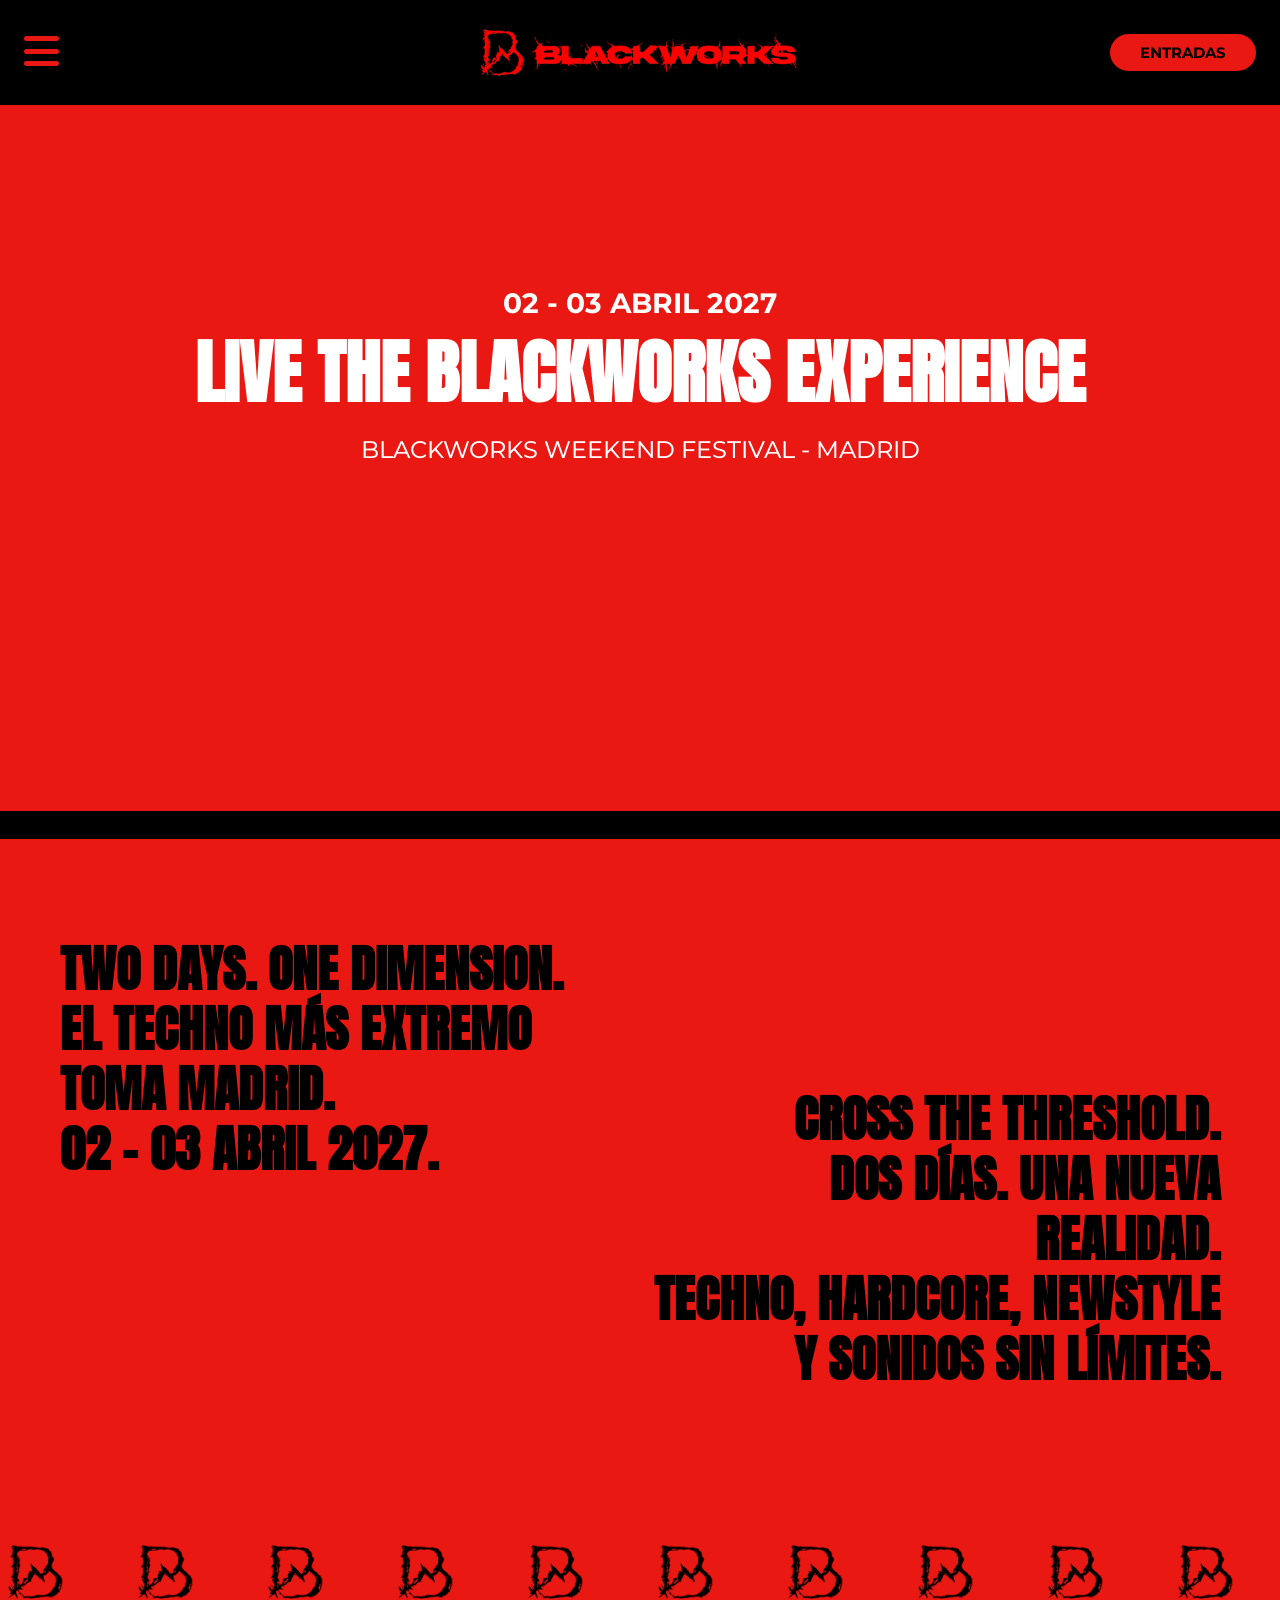
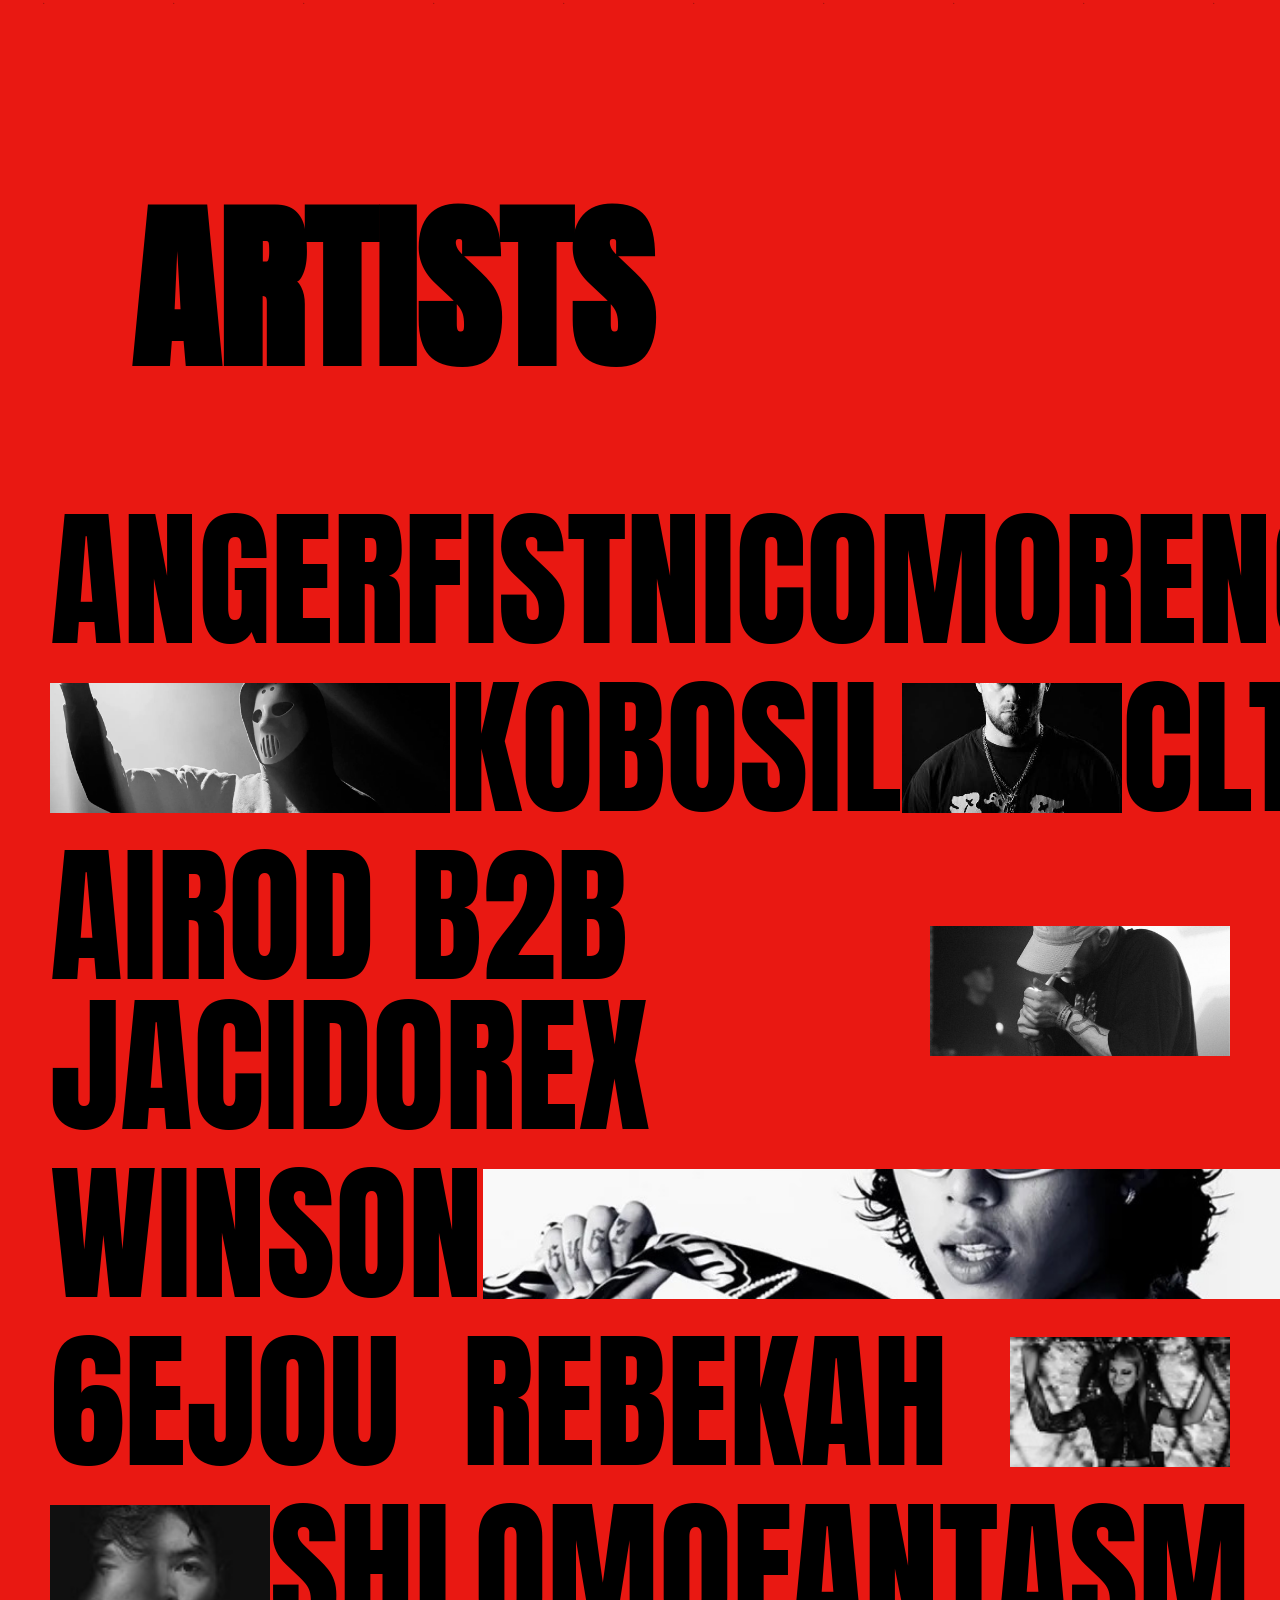
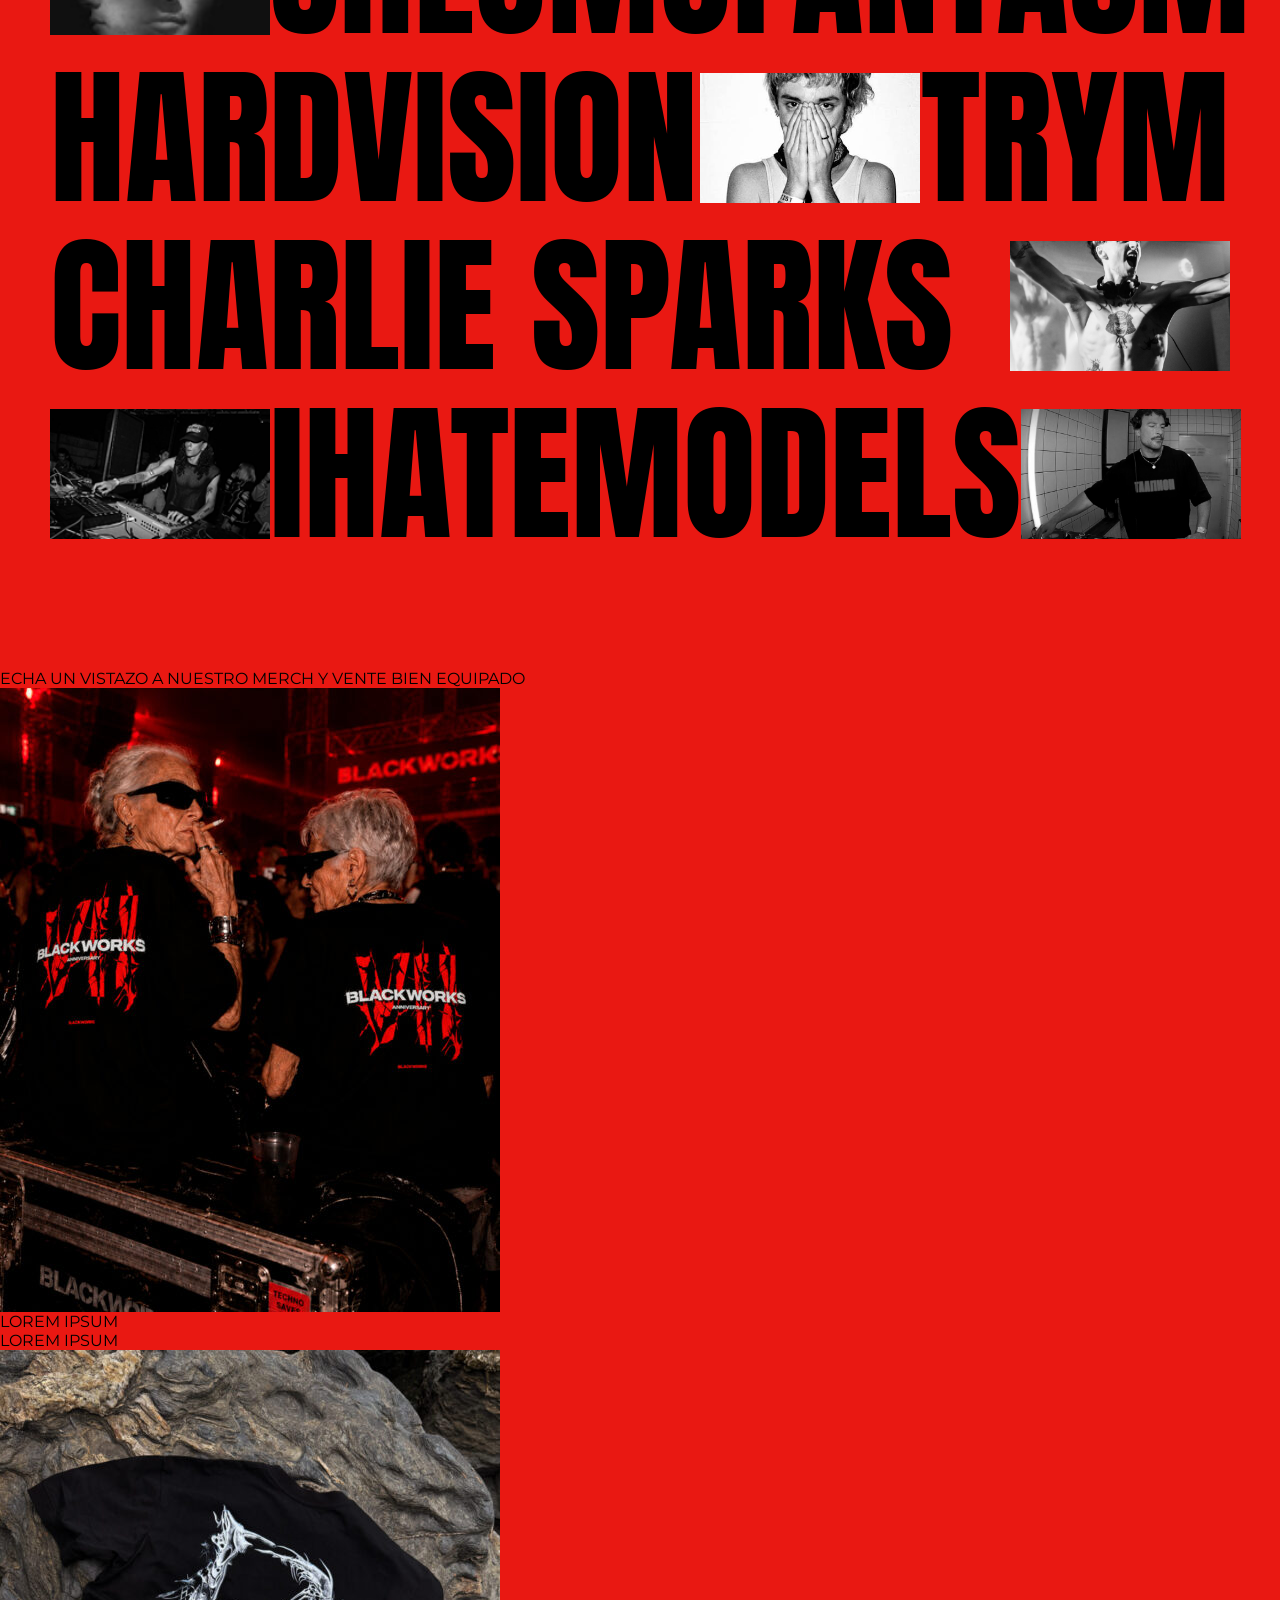
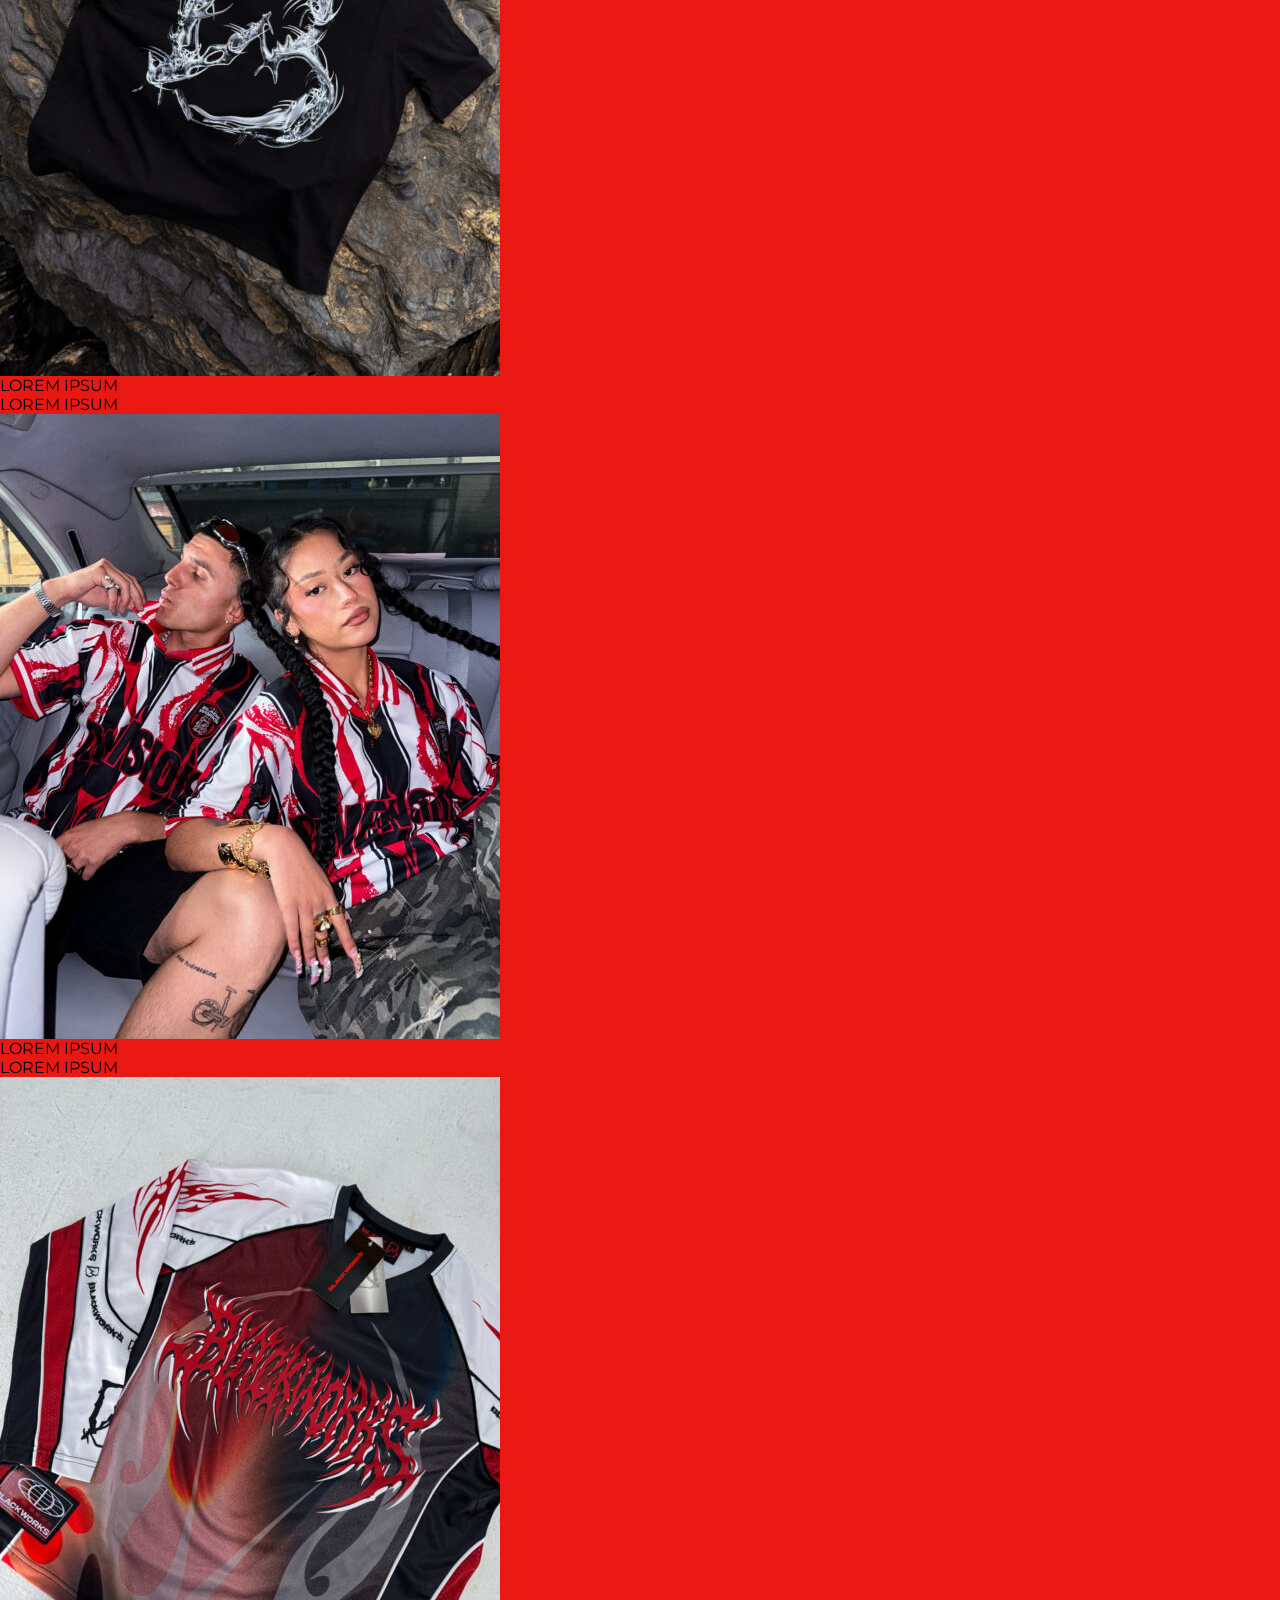
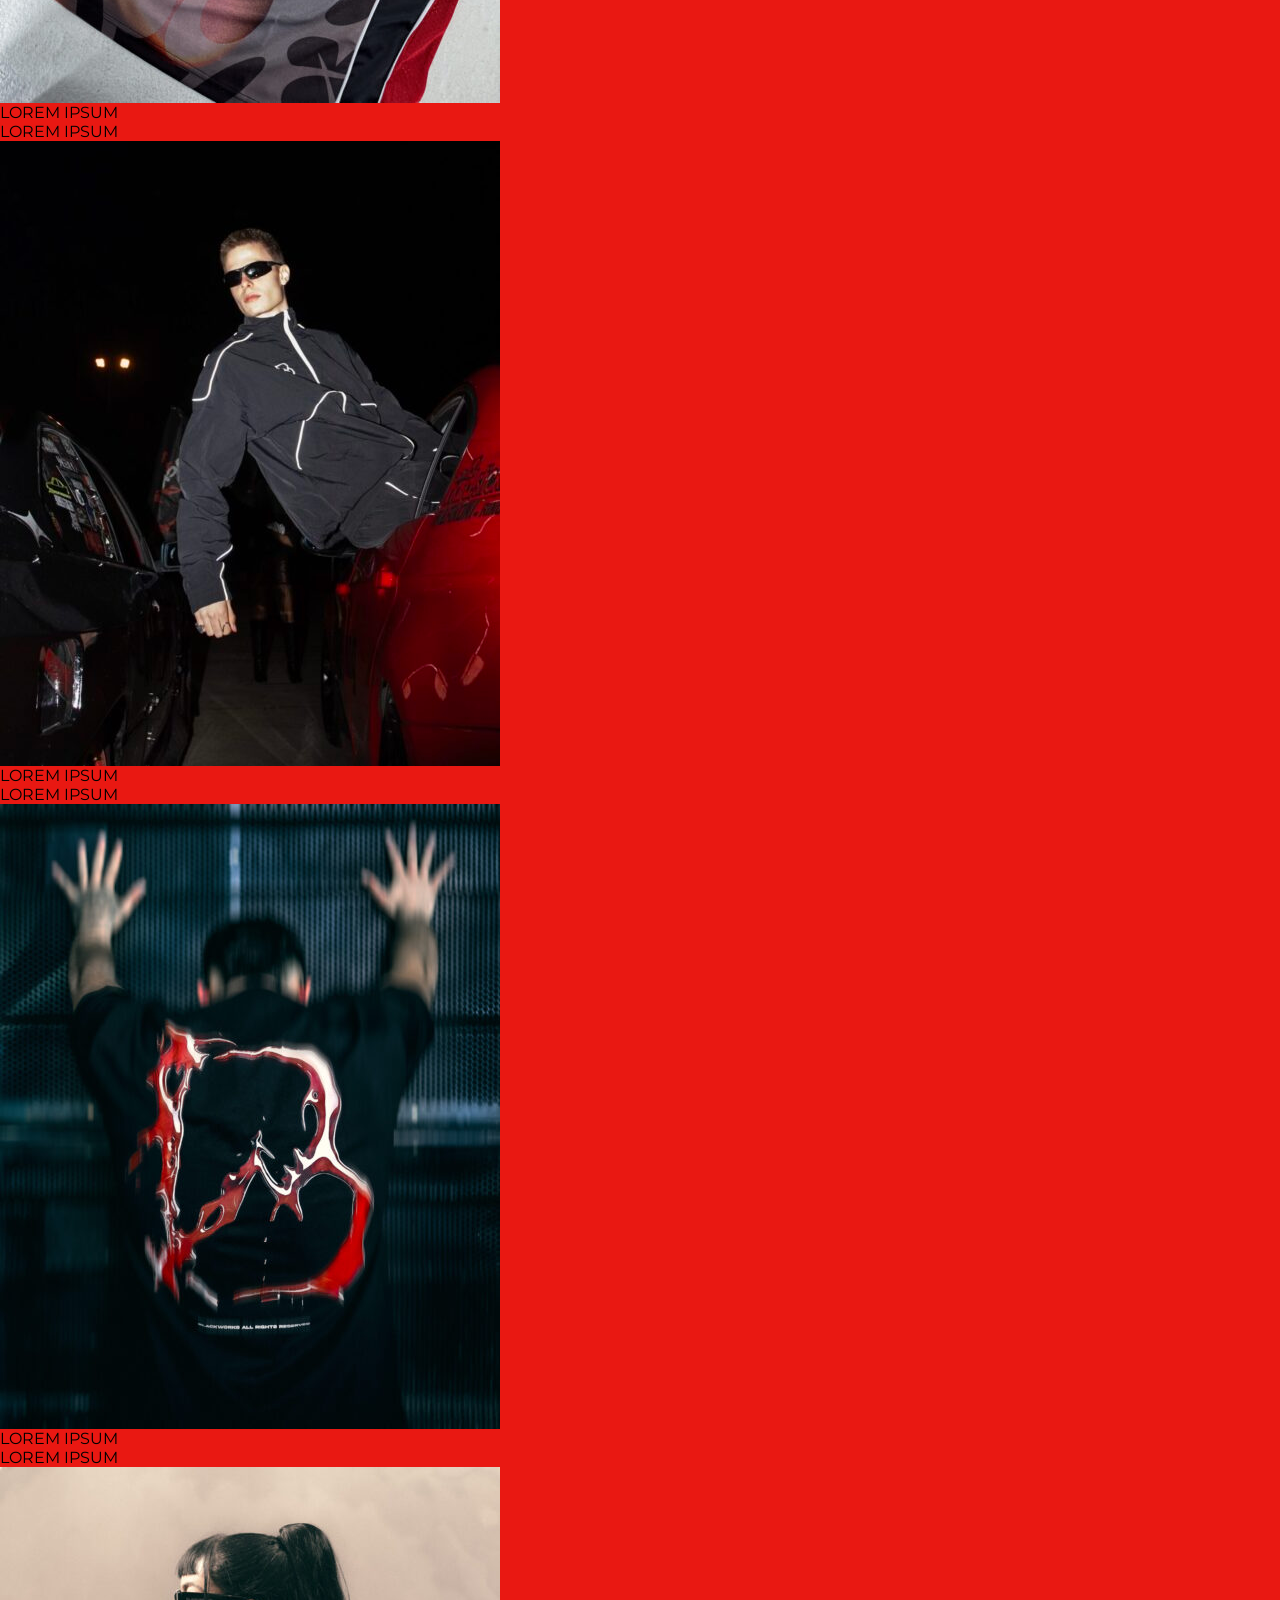
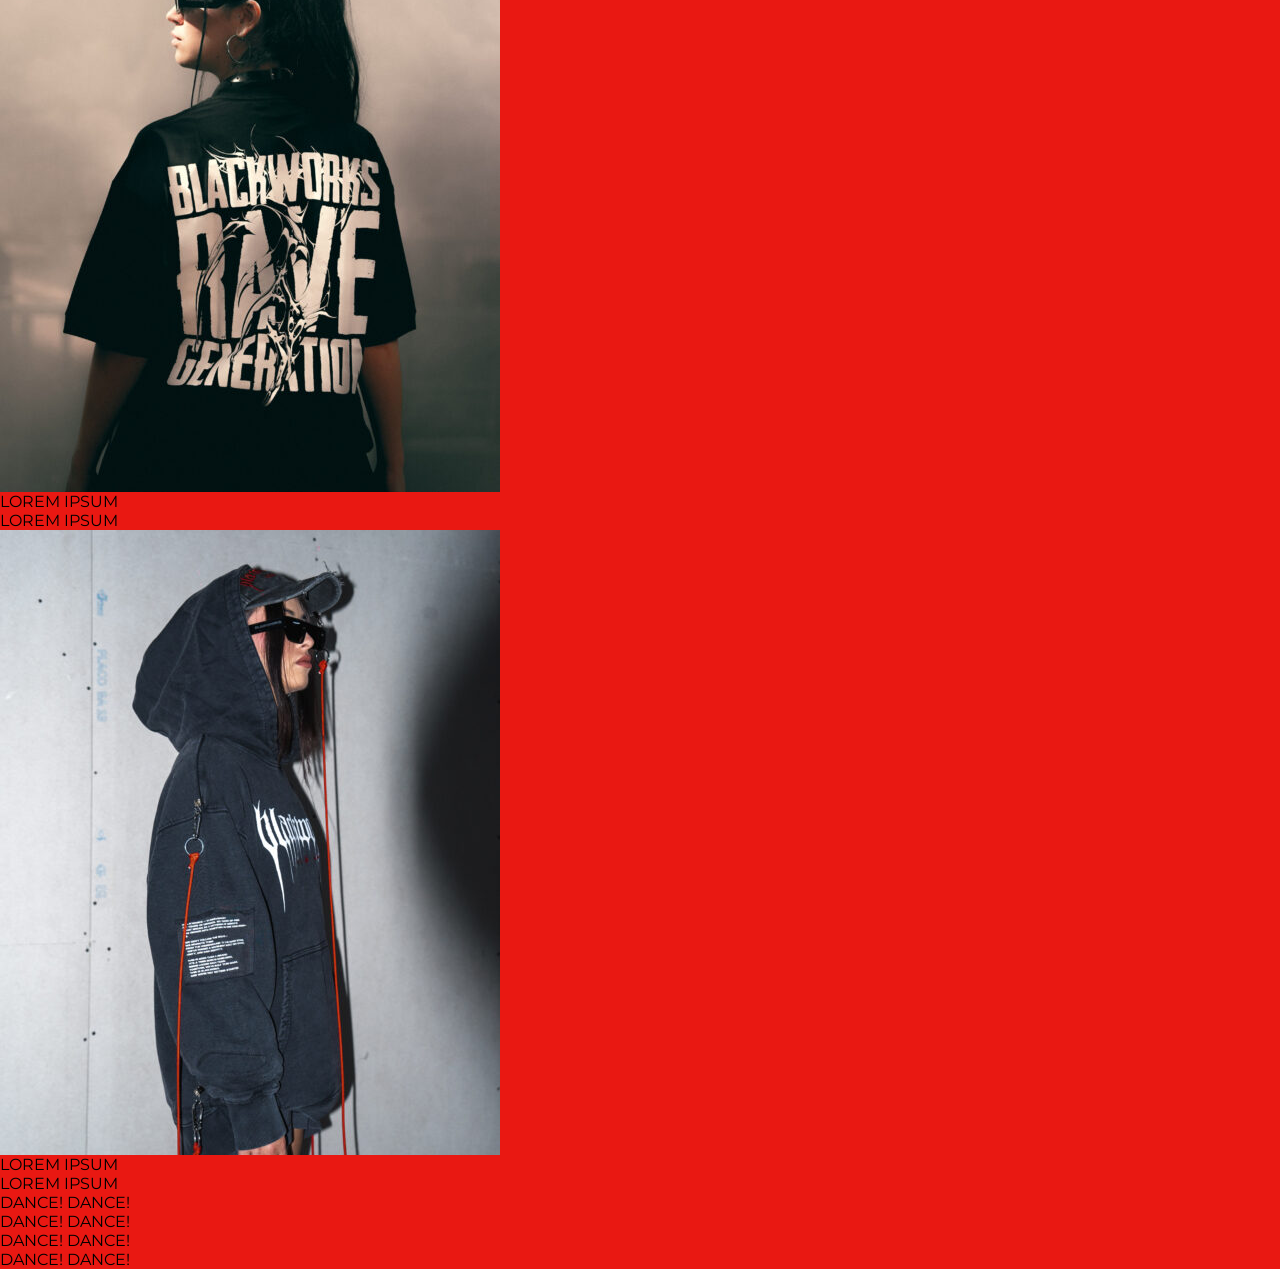
==== index.html @ a40e7673 "Merge branch 'main' into luz" ====
<!doctype html>
<html lang="es">
  <head>
    <meta charset="UTF-8" />
    <meta name="viewport" content="width=device-width, initial-scale=1.0" />

    <link rel="stylesheet" href="style.css" />

    <title>Blackworks Festival</title>

    <link rel="icon" type="image/png" href="img/favicon.png" />

    <link rel="preconnect" href="https://fonts.googleapis.com" />
    <link rel="preconnect" href="https://fonts.gstatic.com" crossorigin />

    <link
      href="https://fonts.googleapis.com/css2?family=Anton&family=Montserrat:ital,wght@0,100..900;1,100..900&display=swap"
      rel="stylesheet"
    />

    <link
      rel="stylesheet"
      href="https://cdnjs.cloudflare.com/ajax/libs/font-awesome/6.5.2/css/all.min.css"
    />
  </head>

  <body>
    <!-- nav -->

    <header class="navbar">
      <button class="menu">
        <i class="fa-solid fa-bars"></i>
      </button>

      <a href="index.html" class="logo">
        <img src="img/logoPrincipal.png" alt="Blackworks" />
      </a>

      <a href="tickets.html" class="entradas">ENTRADAS</a>
    </header>

    <!-- menuhamburguesa -->

    <div class="menuhamburguesa">
      <div class="menu-arriba">
        <button class="menu-cerrar">
          <i class="fa-regular fa-circle-xmark"></i>
        </button>

        <a href="index.html" class="menu-logo">
          <img src="img/logoPrincipal.png" alt="Blackworks" />
        </a>
      </div>

      <nav class="menuopciones">
        <a href="tickets.html">TICKETS</a>
        <a href="#merch">MERCHANDISE</a>
        <a href="https://blackworks.es/events/">MÁS EVENTOS</a>
        <a href="https://blackworks.es/about-us/">ABOUT</a>
      </nav>
    </div>

    <section class="home">
      <video autoplay muted loop playsinline>
        <source src="video/videohome.mp4" type="video/mp4" />
      </video>

      <div class="home-texto">
        <p>02 - 03 ABRIL 2027</p>

        <h1>LIVE THE BLACKWORKS EXPERIENCE</h1>

        <p>BLACKWORKS WEEKEND FESTIVAL - MADRID</p>
      </div>
    </section>

    <section class="ticketscarrusel">
  <div class="ticketscarrusel-texto">

    <div class="ticketscarrusel-grupo">
      <span>TICKETS</span>
      <span>TICKETS</span>
      <span>TICKETS</span>
      <span>TICKETS</span>
      <span>TICKETS</span>
      <span>TICKETS</span>
      <span>TICKETS</span>
      <span>TICKETS</span>
    </div>

    <div class="ticketscarrusel-grupo">
      <span>TICKETS</span>
      <span>TICKETS</span>
      <span>TICKETS</span>
      <span>TICKETS</span>
      <span>TICKETS</span>
      <span>TICKETS</span>
      <span>TICKETS</span>
      <span>TICKETS</span>
    </div>

  </div>
</section>

    <section class="info">
      <div class="info-texto">
        <p>
          TWO DAYS. ONE DIMENSION.<br />
          EL TECHNO MÁS EXTREMO TOMA MADRID.<br />
          02 - 03 ABRIL 2027.
        </p>
      </div>

      <div class="info-texto">
        <p>
          CROSS THE THRESHOLD.<br />
          DOS DÍAS. UNA NUEVA REALIDAD.<br />
          TECHNO, HARDCORE, NEWSTYLE Y SONIDOS SIN LÍMITES.
        </p>
      </div>
    </section>

    <section class="logo-carrusel">
      <div class="logo-tira">

  <div class="logo-grupo">
  <img src="img/logocarrusel.png" alt="B" />
  <img src="img/logocarrusel.png" alt="B" />
  <img src="img/logocarrusel.png" alt="B" />
  <img src="img/logocarrusel.png" alt="B" />
  <img src="img/logocarrusel.png" alt="B" />
  <img src="img/logocarrusel.png" alt="B" />
  <img src="img/logocarrusel.png" alt="B" />
  <img src="img/logocarrusel.png" alt="B" />
  <img src="img/logocarrusel.png" alt="B" />
  <img src="img/logocarrusel.png" alt="B" />
  <img src="img/logocarrusel.png" alt="B" />
  <img src="img/logocarrusel.png" alt="B" />
  <img src="img/logocarrusel.png" alt="B" />
  <img src="img/logocarrusel.png" alt="B" />
  <img src="img/logocarrusel.png" alt="B" />
  <img src="img/logocarrusel.png" alt="B" />
  <img src="img/logocarrusel.png" alt="B" />
  <img src="img/logocarrusel.png" alt="B" />
</div>

 <div class="logo-grupo">
  <img src="img/logocarrusel.png" alt="B" />
  <img src="img/logocarrusel.png" alt="B" />
  <img src="img/logocarrusel.png" alt="B" />
  <img src="img/logocarrusel.png" alt="B" />
  <img src="img/logocarrusel.png" alt="B" />
  <img src="img/logocarrusel.png" alt="B" />
  <img src="img/logocarrusel.png" alt="B" />
  <img src="img/logocarrusel.png" alt="B" />
  <img src="img/logocarrusel.png" alt="B" />
  <img src="img/logocarrusel.png" alt="B" />
  <img src="img/logocarrusel.png" alt="B" />
  <img src="img/logocarrusel.png" alt="B" />
  <img src="img/logocarrusel.png" alt="B" />
  <img src="img/logocarrusel.png" alt="B" />
  <img src="img/logocarrusel.png" alt="B" />
  <img src="img/logocarrusel.png" alt="B" />
  <img src="img/logocarrusel.png" alt="B" />
  <img src="img/logocarrusel.png" alt="B" />
</div>

</div>
    </section>


<!-- lineup -->
<section class="artistas">

  <h2>ARTISTS</h2>

  <div class="artistas-lineup">

    <div class="fila-artistas fila-1">
      <span>ANGERFIST</span>
      <span>NICOMORENO</span>
    </div>

    <div class="fila-artistas fila-2">
      <img src="img/angerfist.png" alt="Angerfist">
      <span>KOBOSIL</span>
      <img src="img/kobosil.jpg" alt="Kobosil">
      <span>CLTX</span>
    </div>

    <div class="fila-artistas fila-3">
      <span>AIROD B2B JACIDOREX</span>
      <img src="img/nicomoreno.jpg" alt="Nico Moreno">
    </div>

    <div class="fila-artistas fila-4">
      <span>WINSON</span>
      <img src="img/winson.jpg" alt="Winson">
    </div>

    <div class="fila-artistas fila-5">
      <span>6EJOU</span>
      <span>REBEKAH</span>
      <img src="img/rebekah.png" alt="Rebekah">
    </div>

    <div class="fila-artistas fila-6">
      <img src="img/charliesparks.png" alt="Charlie Sparks">
      <span>SHLOMO</span>
      <span>FANTASM</span>
    </div>

    <div class="fila-artistas fila-7">
      <span>HARDVISION</span>
      <img src="img/ihatemodels.jpg" alt="I Hate Models">
      <span>TRYM</span>
    </div>

    <div class="fila-artistas fila-8">
      <span>CHARLIE SPARKS</span>
      <img src="img/fantasm.jpg" alt="Fantasm">
    </div>

    <div class="fila-artistas fila-9">
      <img src="img/6ejou.png" alt="6EJOU">
      <span>IHATEMODELS</span>
      <img src="img/shlomo.png" alt="Shlomo">
    </div>

  </div>

</section>

    <!-- merch cada una card-->

    <section class="merch" id="merch">
      <p class="merch-titulo">
        ECHA UN VISTAZO A NUESTRO MERCH Y VENTE BIEN EQUIPADO
      </p>

      <div class="merch-lista">
        <div class="merch-card">
          <img src="img/MERCH1.jpg" alt="merch1" />

          <p class="merch-nombre">LOREM IPSUM</p>
          <p class="merch-precio">LOREM IPSUM</p>
        </div>

        <div class="merch-card">
          <img src="img/MERCH2.jpg" alt="merch2" />

          <p class="merch-nombre">LOREM IPSUM</p>
          <p class="merch-precio">LOREM IPSUM</p>
        </div>

        <div class="merch-card">
          <img src="img/MERCH3.jpg" alt="merch3" />

          <p class="merch-nombre">LOREM IPSUM</p>
          <p class="merch-precio">LOREM IPSUM</p>
        </div>

        <div class="merch-card">
          <img src="img/MERCH4.jpg" alt="merch4" />

          <p class="merch-nombre">LOREM IPSUM</p>
          <p class="merch-precio">LOREM IPSUM</p>
        </div>

        <div class="merch-card">
          <img src="img/MERCH5.jpg" alt="merch5" />

          <p class="merch-nombre">LOREM IPSUM</p>
          <p class="merch-precio">LOREM IPSUM</p>
        </div>

        <div class="merch-card">
          <img src="img/MERCH6.jpg" alt="merch6" />

          <p class="merch-nombre">LOREM IPSUM</p>
          <p class="merch-precio">LOREM IPSUM</p>
        </div>

        <div class="merch-card">
          <img src="img/MERCH7.jpg" alt="merch7" />

          <p class="merch-nombre">LOREM IPSUM</p>
          <p class="merch-precio">LOREM IPSUM</p>
        </div>

        <div class="merch-card">
          <img src="img/MERCH8.jpg" alt="merch8" />

          <p class="merch-nombre">LOREM IPSUM</p>
          <p class="merch-precio">LOREM IPSUM</p>
        </div>
      </div>
    </section>

    <section class="dance">
      <div class="dance-texto">
        <p>DANCE! DANCE!</p>
        <p>DANCE! DANCE!</p>
        <p>DANCE! DANCE!</p>
        <p>DANCE! DANCE!</p>
      </div>
    </section>

    <script src="javascript.js"></script>
  </body>
</html>
---- style.css ----
:root {
  --primary-color: #e91812;
  --secondary-color: #000;
  --ticketblue: #4a5476;
  --ticketred: #6b0300;
  --white: #fff;
  --primary-font: "Montserrat", sans-serif;
  --secundary-font: "Anton", sans-serif;
  --radio-boton: 30px; /* radio TODOS los botones */
  --padding-boton: 9px 30px; /* padding para TODOS los botones */
  --nav-height: 105px; /* altura de la barra de navegación */
}

* {
  margin: 0;
  padding: 0;
  box-sizing: border-box;
}

/* para q no haya scroll horizontal */
html,
body {
  max-width: 100%;
  overflow-x: hidden;
}

body {
  font-family: var(--primary-font);
  background-color: var(--primary-color);

  /* color: #000; */
}

/* los anclas no quedan tapadas por el menú fijo */
html {
  scroll-behavior: smooth;
  scroll-padding-top: calc(var(--nav-height) + 16px);
}

a {
  text-decoration: none;
  color: inherit;
}

/* botones */
ul {
  list-style: none;
}

img {
  display: block;
  max-width: 100%;
}

/* nav */

.navbar {
  height: var(--nav-height);
  background-color: var(--secondary-color);
  display: flex;
  align-items: center;
  justify-content: space-between;
  padding: 0 24px;
  position: fixed;
  top: 0;
  left: 0;
  width: 100%;
  z-index: 1000;
}

.menu {
  background: none;
  border: none;
  padding: 0;
  color: var(--primary-color);
  font-size: 40px;
  cursor: pointer;
}

.logo {
  position: absolute;
  left: 50%;
  transform: translateX(-50%);
}

.logo img {
  width: 320px;
}

.entradas {
  background-color: var(--primary-color);
  color: var(--secondary-color);
  font-weight: 700;
  font-size: 15px;
  padding: var(--padding-boton);
  border-radius: var(--radio-boton);
}

/* DESPLEGABLE BURGER */
.menuhamburguesa {
  position: fixed;
  top: 0;
  left: 0;
  width: 100%;
  height: 100vh;
  background-color: var(--secondary-color);
  z-index: 2000;
  display: none;
}

.menu-arriba {
  position: relative;
  height: var(--nav-height);
}

.menu-cerrar {
  position: absolute;
  left: 24px;
  top: 30px;
  background: none;
  border: none;
  padding: 0;
  color: var(--primary-color);
  font-size: 40px;
  cursor: pointer;
}

.menu-logo {
  position: absolute;
  left: 50%;
  top: 23px;
  transform: translateX(-50%);
}

.menu-logo img {
  width: 320px;
}

.menuopciones {
  display: flex;
  flex-direction: column;
  margin-left: 24px;
  margin-top: 20px;
}

.menuopciones a {
  font-family: var(--secundary-font);
  font-size: 70px;
  color: var(--primary-color);
  margin-bottom: 18px;
}

.menuopciones a:hover {
  color: var(--white);
  transition: 0.2s;
}

/* HOME */

.home {
  padding-top: var(--nav-height);
  position: relative;
}

.home video {
  width: 100%;
  height: 100%;
  object-fit: cover;
}

.home-texto {
  position: absolute;
  top: 50%;
  left: 50%;
  transform: translate(-50%, -50%);
  text-align: center;
  color: var(--white);
  width: 100%;
}

.home-texto p:first-child {
  font-size: 28px;
  font-weight: 700;
}

.home-texto h1 {
  font-family: var(--secundary-font);
  font-size: 70px;
  color: var(--white);
}

.home-texto p:last-child {
  font-size: 24px;
  font-weight: 450;
  margin-top: 10px;
}

/* CARRUSEL TICKETS */

.ticketscarrusel {
  background-color: var(--secondary-color);
  overflow: hidden;
  padding: 20px 0;
  position: absolute;
  bottom: 0;
  left: 0;
  width: 100%;
}

.ticketscarrusel-texto {
  display: flex;
  width: max-content;
  animation: moverTickets 15s linear infinite;
}

.ticketscarrusel-grupo {
  display: flex;
  gap: 60px;
  padding-right: 60px;
}

@keyframes moverTickets {
  from {
    transform: translateX(0);
  }

  to {
    transform: translateX(-50%);
  }
}
.ticketscarrusel-texto span {
  font-family: var(--primary-font);
  font-size: 40px;
  color: var(--primary-color);
  font-weight: 800;
  white-space: nowrap;
}

/* textos info*/

.info {
  background-color: var(--primary-color);
  position: relative;
  height: 700px;
  padding: 40px 60px;
  margin-top: 90px;
}

.info-texto {
  position: absolute;
  width: 45%;
}

.info-texto p {
  font-family: var(--secundary-font);
  font-size: 50px;
  font-weight: 700;
  line-height: 1.2;
}

.info-texto:first-child {
  top: 100px;
  left: 60px;
}

.info-texto:last-child {
  right: 60px;
  bottom: 150px;
  text-align: right;
}

/* carrusel logos */


.logo-tira {
  display: flex;
  width: max-content;
  animation: moverLogos 15s linear infinite;
}

.logo-grupo {
  display: flex;
  gap: 60px;
  margin-right: 60px;
}

@keyframes moverLogos {
  from {
    transform: translateX(0);
  }

  to {
    transform: translateX(-50%);
  }
}

.logo-tira img {
  width: 70px;
  flex-shrink: 0;
}

/* ARTISTAS */

.artistas {
  padding: 70px 50px 120px;
  min-height: 1400px;
}

.artistas h2 {
  font-family: var(--secundary-font);
  font-size: 180px;
  margin-top: 80px;
  margin-bottom: 80px;
  margin-left: 80px;
}

.artistas-lineup {
  display: flex;
  flex-direction: column;
  gap: 18px;
}

.fila-artistas {
  display: flex;
  align-items: center;
  font-family: var(--secundary-font);
  font-size: 150px;
  line-height: 1;
 justify-content: space-between;
}



.fila-artistas img {
  width: 220px;
  height: 130px;
  object-fit: cover;
  flex-shrink: 0;
}

.fila-2 img:first-of-type {
  width: 400px;
}

.fila-3 img {
  width: 300px;
}

.fila-4 img {
  width: 1050px;
}

<<<<<<< HEAD
.artista-nombre:nth-child(1) {
  top: 0;
  left: 0;
=======

.fila-8 img {
  width: 550px;
  object-position: center 25%;
>>>>>>> 1ad94f80a39587b959ba32d6d41f25abba5720e3
}

.fila-9 img:first-of-type {
  width: 400px;
}

<<<<<<< HEAD
.artista-imagen:nth-child(3) {
  top: 65px;
  left: 0;
  width: 460px;
  height: 65px;
}

.artista-nombre:nth-child(4) {
  top: 65px;
  left: 22%;
}

.artista-imagen:nth-child(5) {
  top: 65px;
  left: 62%;
  width: 310px;
  height: 65px;
}

.artista-nombre:nth-child(6) {
  top: 65px;
  left: 76%;
}

.artista-nombre:nth-child(7) {
  top: 130px;
  left: 0;
}

.artista-imagen:nth-child(8) {
  top: 130px;
  right: 0;
  width: 310px;
  height: 65px;
}

.artista-nombre:nth-child(9) {
  top: 195px;
  left: 0;
}

.artista-imagen:nth-child(10) {
  top: 195px;
  left: 38%;
  width: 260px;
  height: 45px;
}

.artista-nombre:nth-child(11) {
  top: 260px;
  left: 0;
}

.artista-nombre:nth-child(12) {
  top: 260px;
  left: 36%;
}

.artista-nombre:nth-child(13) {
  top: 260px;
  right: 0;
}

.artista-nombre:nth-child(14) {
  top: 320px;
  left: 0;
}

.artista-nombre:nth-child(15) {
  top: 320px;
  left: 38%;
}

.artista-imagen:nth-child(16) {
  top: 320px;
  right: 0;
  width: 310px;
  height: 170px;
}

.artista-imagen:nth-child(17) {
  top: 380px;
  left: 0;
  width: 115px;
  height: 115px;
}

.artista-nombre:nth-child(18) {
  top: 385px;
  left: 27%;
}

.artista-nombre:nth-child(19) {
  top: 450px;
  right: 0;
}

.artista-nombre:nth-child(20) {
  top: 510px;
  left: 0;
}

.artista-imagen:nth-child(21) {
  top: 505px;
  right: 0;
  width: 310px;
  height: 170px;
}

.artista-nombre:nth-child(22) {
  top: 575px;
  left: 0;
}
=======





































>>>>>>> 1ad94f80a39587b959ba32d6d41f25abba5720e3

/* LUZZZZZZ NOOO PUEDOOO MASSSSS JAKKKKSSSSSS */
/* ANIMO LEONAAAAAAAAAAAAAAAAAAAA */
/* pagina de tickets.................................................... */
/* * botones */
/* .btn-add {
  position: relative;
} */

.btn-add,
.descargapdf {
  border: 0;
  border-radius: var(--radio-boton);
  padding: var(--padding-boton);
  font-family: var(--primary-font);
  font-weight: 800;
  text-transform: uppercase;
  cursor: pointer;
}

.btn-vip {
  background-color: var(--primary-color);
  color: var(--secondary-color);
}

.btn-vip:hover {
  background-color: var(--white);
  transition: 0.3s;
}

.btn-general {
  background-color: var(--primary-color);
  color: var(--white);
}

.btn-general:hover {
  background-color: var(--secondary-color);
  transition: 0.3s;
}

.btn-undia {
  background-color: var(--secondary-color);
  color: var(--primary-color);
}

.btn-undia:hover {
  background-color: var(--white);
  transition: 0.3s;
}

.btn-bonocopas {
  background-color: var(--white);
  color: var(--primary-color);
}

.btn-bonocopas:hover {
  background-color: var(--secondary-color);
  transition: 0.3s;
}

/* nav de guia de pasos en la compra  */
.steps {
  display: flex;
  justify-content: space-between;
  gap: 12px;
  padding: calc(var(--nav-height) + 24px) 50px 24px;
  /* position: sticky; */
}

.step {
  flex: 1;
  text-align: center;
  padding: 10px 14px;
  border: 2px solid var(--secondary-color);
  border-radius: var(--radio-boton);
  background: var(--secondary-color);
  color: #fff;
  font-weight: 500;
  font-size: 0.8rem;
  text-transform: uppercase;
  white-space: nowrap;
}

/* paso actual: contorno negro y fondo rojo */
.step.is-active {
  background: transparent;
  color: var(--secondary-color);
}

/* tipos de entradas */
.cajas {
  height: 900px;
  padding: 1px 25px 24px; /* arriba, lados, abajo */
  margin-top: 5px;
}

.container {
  max-width: 100vh;
  margin: 0 auto;
  margin-left: 40px;
}

.tickets {
  list-style: none;
  display: grid;
  gap: 50px; /* espacio entre cada ticket */
}

.ticket,
.ticket-dia,
.ticket-bonocopas,
.ticket-general {
  display: flex;
  gap: 14px;
  min-height: 100px;
  color: var(--ticket-color);
}

.ticket.vip {
  --ticket-bg: var(--secondary-color);
  --ticket-color: #fff;
  /* --btn-bg: var(--primary-color);
  --btn-color: #fff; */
}
.ticket-general {
  --ticket-bg: var(--white);
  --ticket-color: var(--secondary-color); /* texto negro */
}

.ticket-dia {
  --ticket-bg: var(--ticketred);
  --ticket-color: #fff;
  /* --btn-bg: var(--secondary-color);
  --btn-color: var(--primary-color); */
}

.ticket-bonocopas {
  --ticket-bg: var(--ticketblue);
  --ticket-color: #fff;
  /* --btn-bg: #fff;
  --btn-color: var(--primary-color); */
}

.ticket-main {
  position: relative;
  flex: 1;
  display: grid;
  grid-template-columns: 1fr auto;
  align-items: center;
  column-gap: 12px;
  row-gap: 8px;
  padding: 16px 24px;
  background: var(--ticket-bg);
  width: 1140px;
  height: 150px;
  /* border-radius: 20px; */
}

.ticket-stub {
  position: relative;
  flex: 0 0 150px; /* define el ancho */
  display: flex;
  align-items: center;
  justify-content: center;
  padding: 12px;
  background: var(--ticket-bg);
}

.ticket,
.ticket-dia,
.ticket-bonocopas,
.ticket-general {
  transition: transform 0.25s ease;
}

.ticket:hover,
.ticket-dia:hover,
.ticket-bonocopas:hover,
.ticket-general:hover {
  transform: scale(1.03);
}
.ticket-vip-stub {
  --ticket-bg: var(--secondary-color);
  --ticket-color: #fff;
}

.ticket-general-stub {
  --ticket-bg: var(--white);
  --ticket-color: var(--secondary-color);
}

.ticket-undia-stub {
  --ticket-bg: var(--ticketred);
  --ticket-color: #fff;
}

.ticket-bonocopas-stub {
  --ticket-bg: var(--ticketblue);
  --ticket-color: #fff;
}

/* bordes */

.ticket-main::before,
.ticket-main::after,
.ticket-stub::before,
.ticket-stub::after {
  content: "";
  position: absolute;
  top: 0;
  bottom: 0;
  width: 10px;
  pointer-events: none;
  background: radial-gradient(
      circle at 0 50%,
      var(--primary-color) 4px,
      transparent 4.5px
    )
    0 0 / 10px 14px repeat-y;
}

.ticket-main::before,
.ticket-stub::before {
  left: 0;
}

.ticket-main::after,
.ticket-stub::after {
  right: 0;
  transform: scaleX(-1);
}
/* botones de paso de compra  */
body.fase-2 .step,
body.fase-3 .step {
  background: #000;
  border-color: #000;
  color: var(--ticketred, #e8130c);
  border-radius: 999px;
}

body.fase-2 .step.is-active,
body.fase-3 .step.is-active {
  background: var(--ticketred, #e8130c);
  border-color: var(--ticketred, #e8130c);
  color: #000;
}
body.fase-3 {
  padding-bottom: 0; /* sin barra Atrás/Siguiente */
}

body.fase-3 .steps {
  position: absolute;
  top: calc(var(--nav-height) + 16px);
  left: 0;
  right: 0;
  z-index: 5;
  max-width: none;
  margin: 0;
  padding: 0 24px;
}

/* formulario */
#fase1 {
  background-color: var(--white);
  padding: 24px;
  margin-top: 20px;
  height: 100vh;
}
#fase1 .formulario {
  display: grid;
  gap: 16px;
  width: 100%;
  max-width: 320px;
  margin: 80px auto 0;
}

#fase1 input {
  width: 100%;
  height: 42px;
  padding: 0 14px;
  border: 1px solid #000;
  border-radius: 8px;
  background: #fff;
  color: #000;
  font-family: var(--primary-font);
  font-size: 0.75rem;
}

#fase1 .cantidad {
  display: flex;
  align-items: center;
  justify-content: space-between;
  height: 42px;
  padding: 0 14px;
  border: 1px solid #000;
  border-radius: 8px;
  background: #fff;
  color: #000;
  font-family: var(--primary-font);
  font-size: 0.75rem;
}

#fase1 .controles {
  display: flex;
  align-items: center;
  gap: 14px;
}

#fase1 .controles button {
  border: 0;
  background: none;
  font-family: var(--primary-font);
  font-size: 1.2rem;
  line-height: 1;
  cursor: pointer;
  padding: 4px 6px;
}

#fase1 #contador {
  min-width: 1.5ch;
  text-align: center;
  font-weight: 800;
}

#fase1 .total {
  font-size: 0.8rem;
  font-weight: 800;
}

#fase1 input:focus-visible,
#fase1 .controles button:focus-visible {
  outline: 3px solid var(--ticketred, #e8130c);
  outline-offset: 2px;
}

/* compra realizada */
#fase2 {
  background-color: var(--ticketblue);
  padding: 24px;
  margin-top: 20px;
  min-height: calc(100vh - var(--nav-height));
  min-height: calc(
    100dvh - var(--nav-height)
  ); /* para q en movil omita el nav */
}

/* ---------- TARJETA ---------- */
#fase2 .tarjeta {
  display: grid;
  grid-template-columns: 1fr auto;
  grid-template-areas:
    "imagen imagen"
    "gracias codigo"
    "texto   codigo";
  column-gap: 40px;
  background: var(--ticketblue, #4b5a85);
  color: #000;
  width: 100%;
  height: 100vh;
}

/* ---------- IMAGEN ---------- */
#fase2 .imagenfinal {
  grid-area: imagen;
  height: 50%;
}

#fase2 .imagenfinal img {
  display: block;
  width: 100%;
  height: auto;
}

/* ---------- TEXTO ---------- */
#fase2 .gracias {
  grid-area: gracias;
  align-self: end;
  padding: 40px 0 0 56px;
}

#fase2 .gracias h1 {
  font-size: 2rem;
  font-weight: 800;
  text-transform: uppercase;
  line-height: 1.1;
  margin-bottom: 12px;
}

#fase2 .gracias p {
  max-width: 600px;
  font-size: 0.95rem;
  font-weight: 700;
  line-height: 1.4;
}

#fase2 .textofinal {
  grid-area: texto;
  padding: 16px 0 40px 56px;
  font-size: 0.85rem;
  font-weight: 600;
  line-height: 1.5;
}

#fase2 .textofinal h3 {
  font-size: 1rem;
  font-weight: 800;
  text-transform: uppercase;
}

/* ---------- QR + DESCARGAR ---------- */
#fase2 .codigo {
  grid-area: codigo;
  align-self: center;
  display: flex;
  flex-direction: column;
  align-items: center;
  gap: 8px;
  padding: 40px 56px 40px 0;
}

#fase2 .codigo img {
  width: 140px;
  height: auto;
  background: #fff;
}

/* .descargapdf ya hereda el estilo de botón compartido;
   aquí lo dejo como enlace de texto blanco, como en el diseño */
#fase2 .descargapdf {
  background: transparent;
  color: #fff;
  padding: 4px 0;
  font-size: 0.7rem;
}

#fase2 .descargapdf:hover {
  text-decoration: underline;
}

#fase2 .descargapdf:focus-visible {
  outline: 3px solid #fff;
  outline-offset: 2px;
}
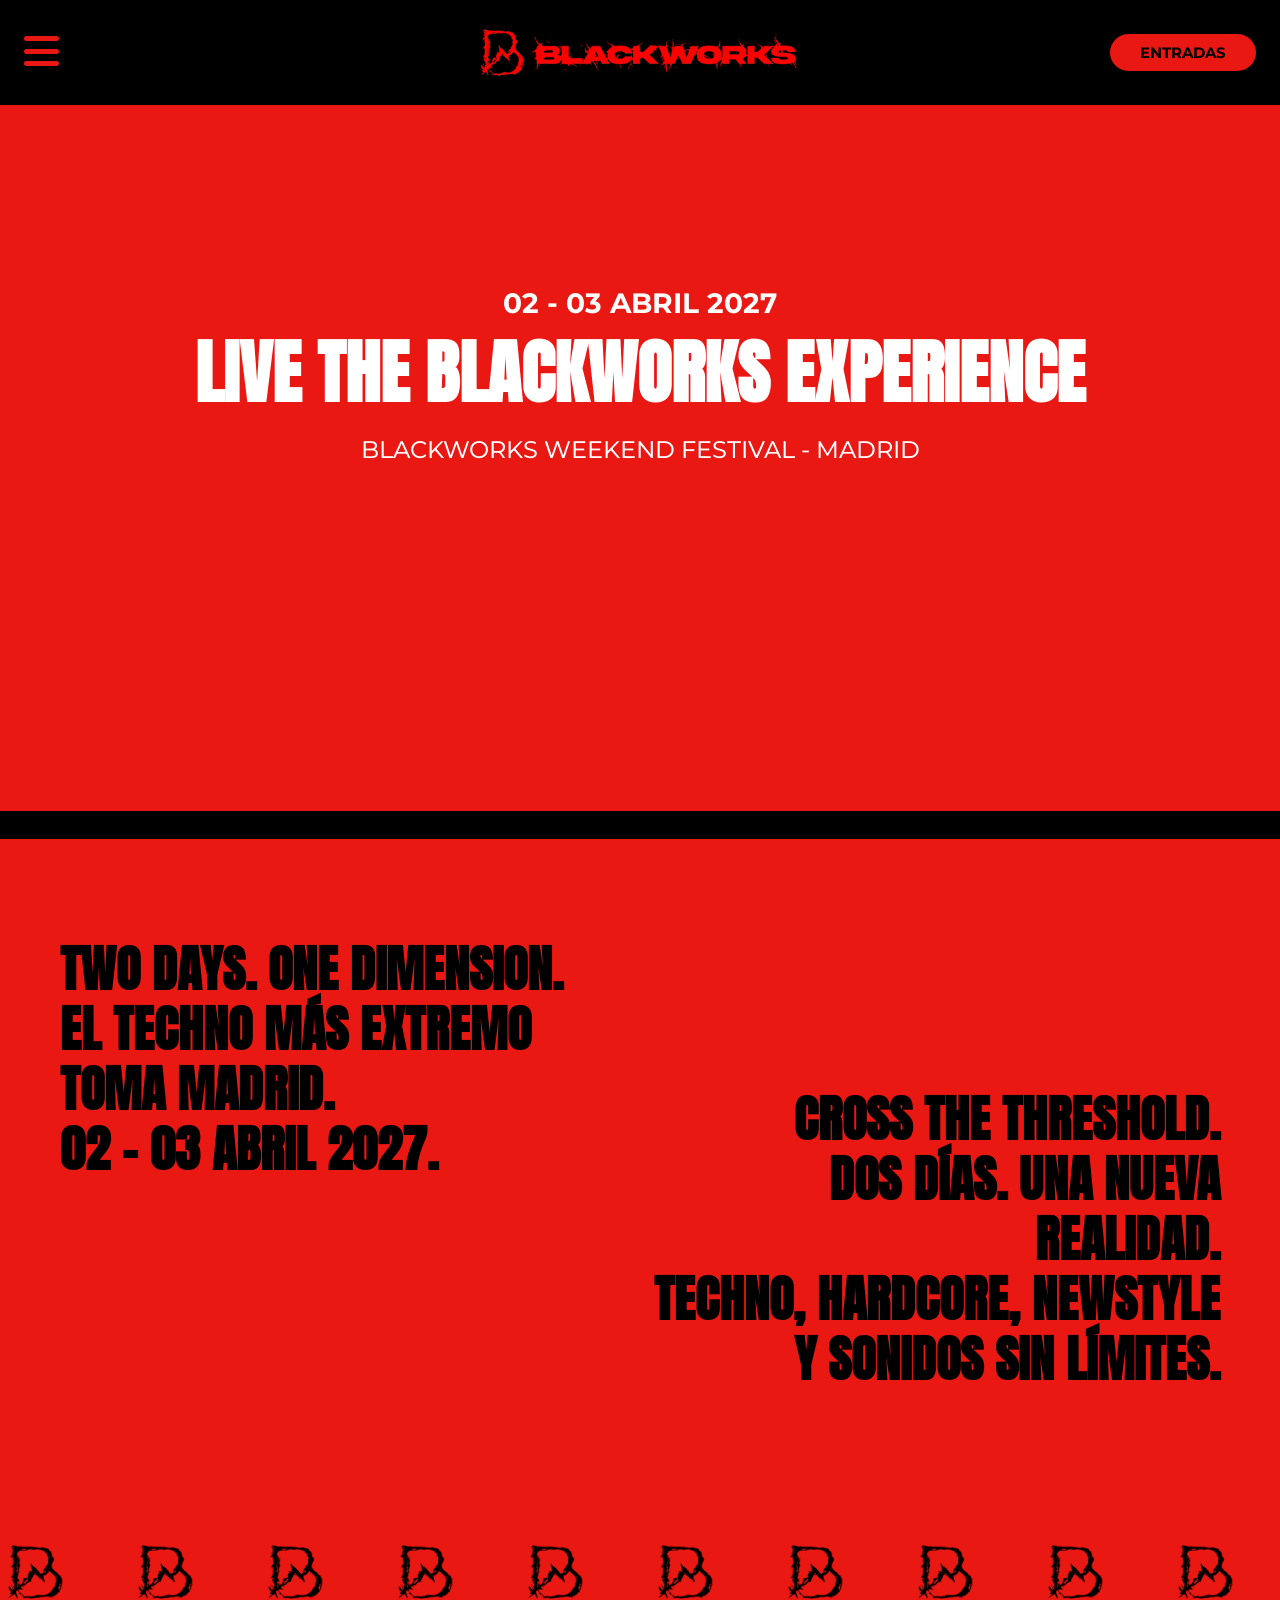
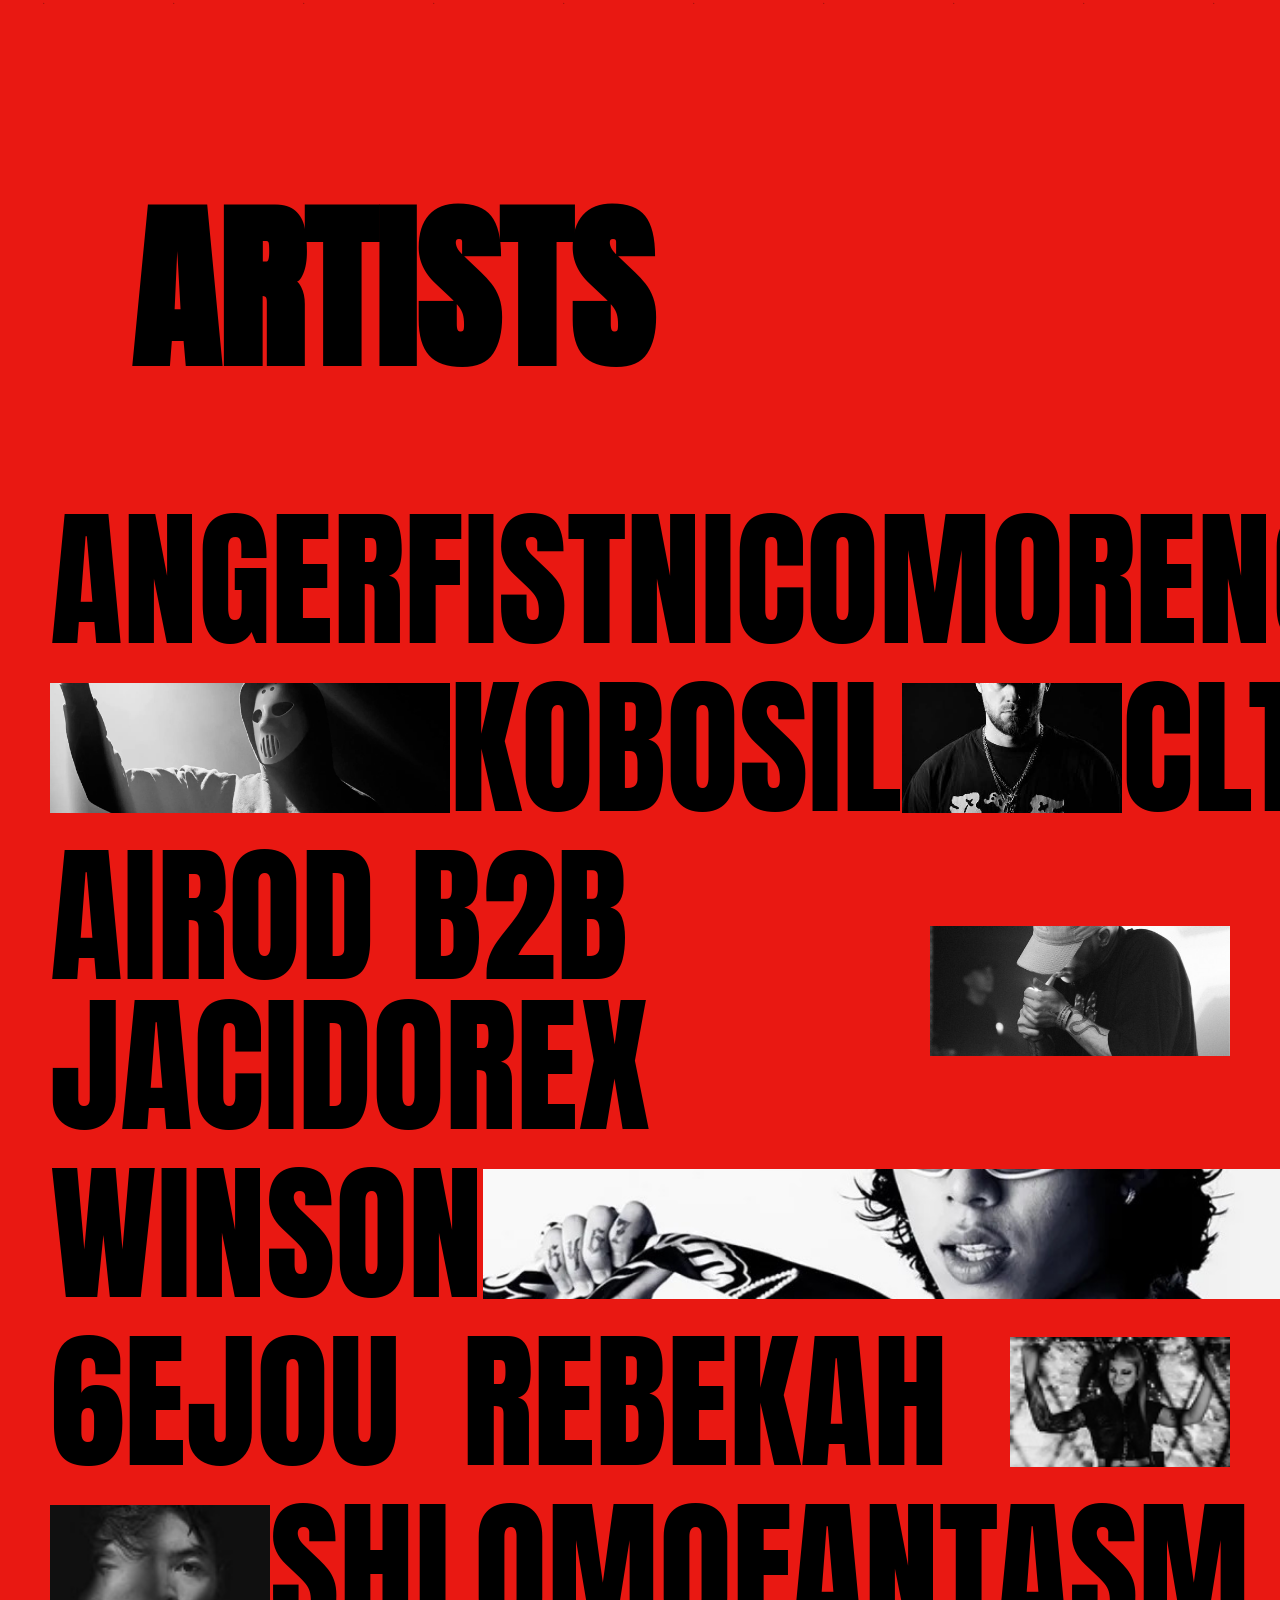
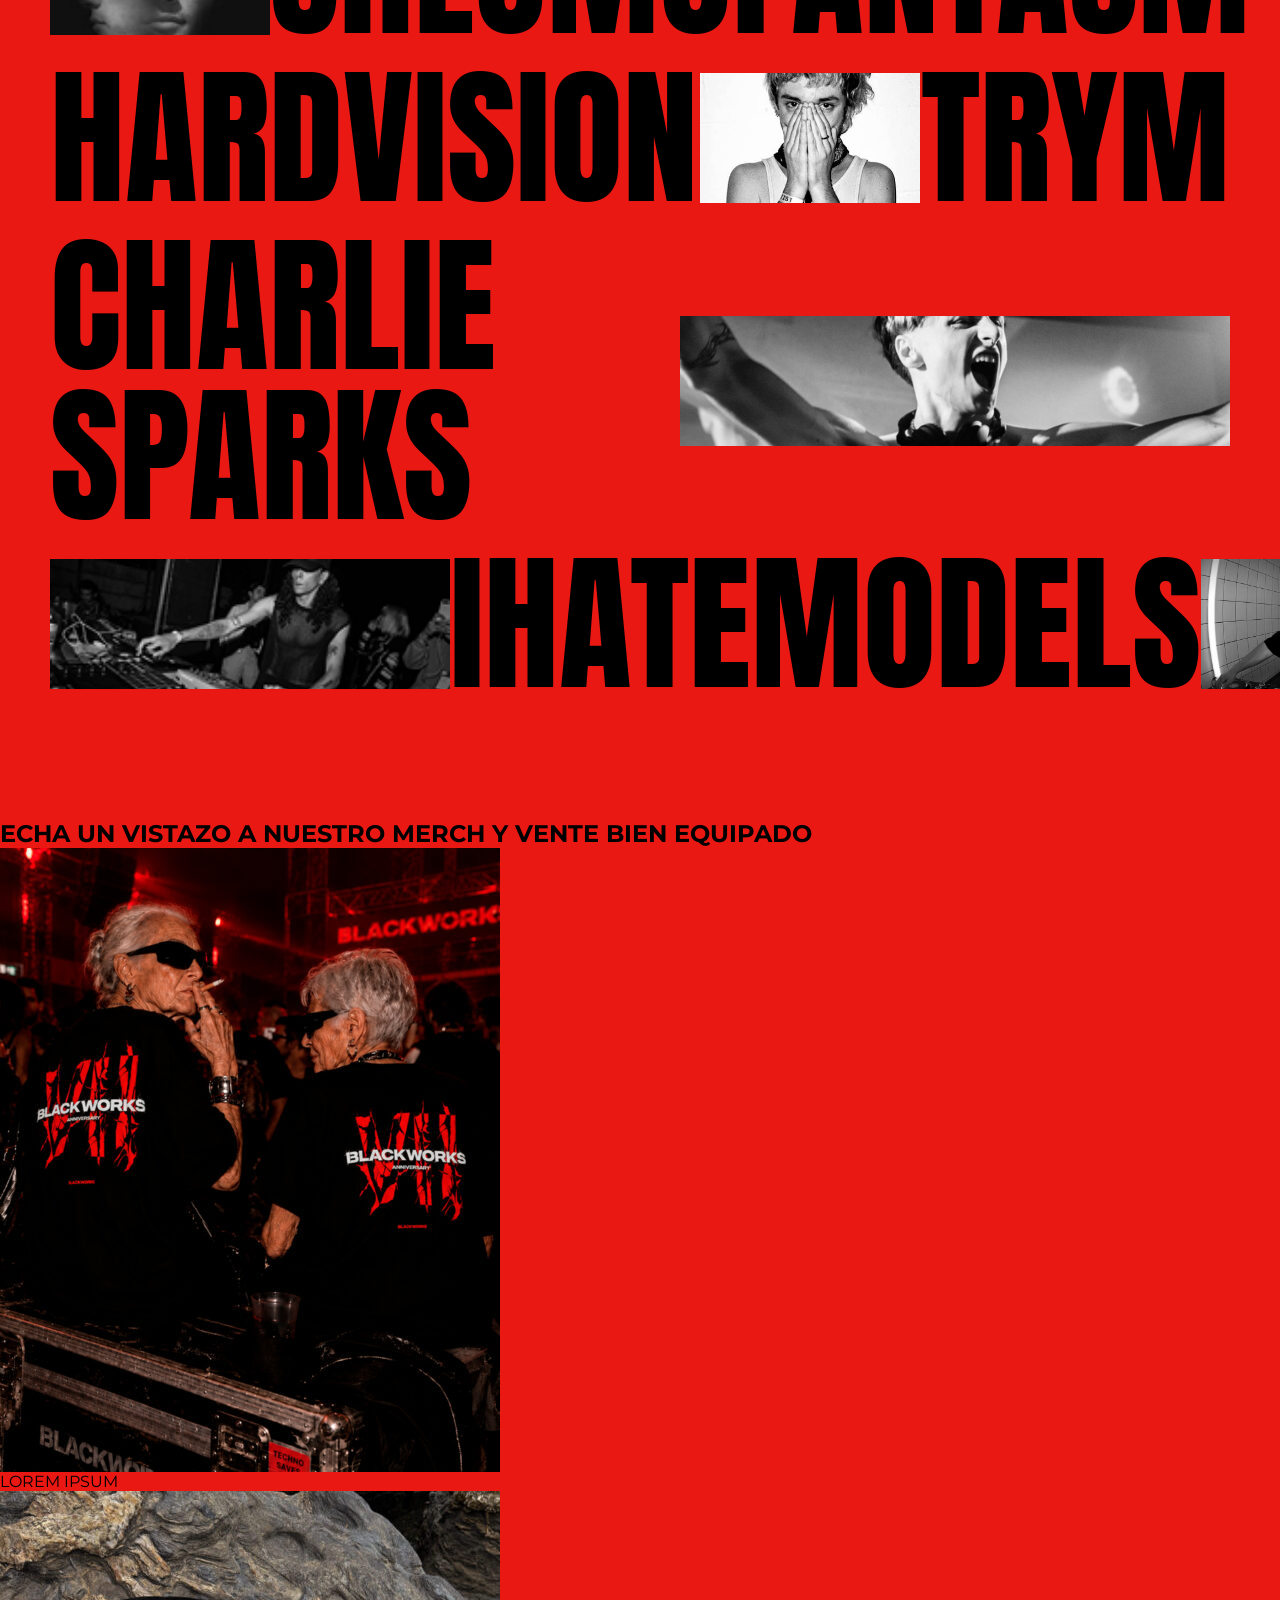
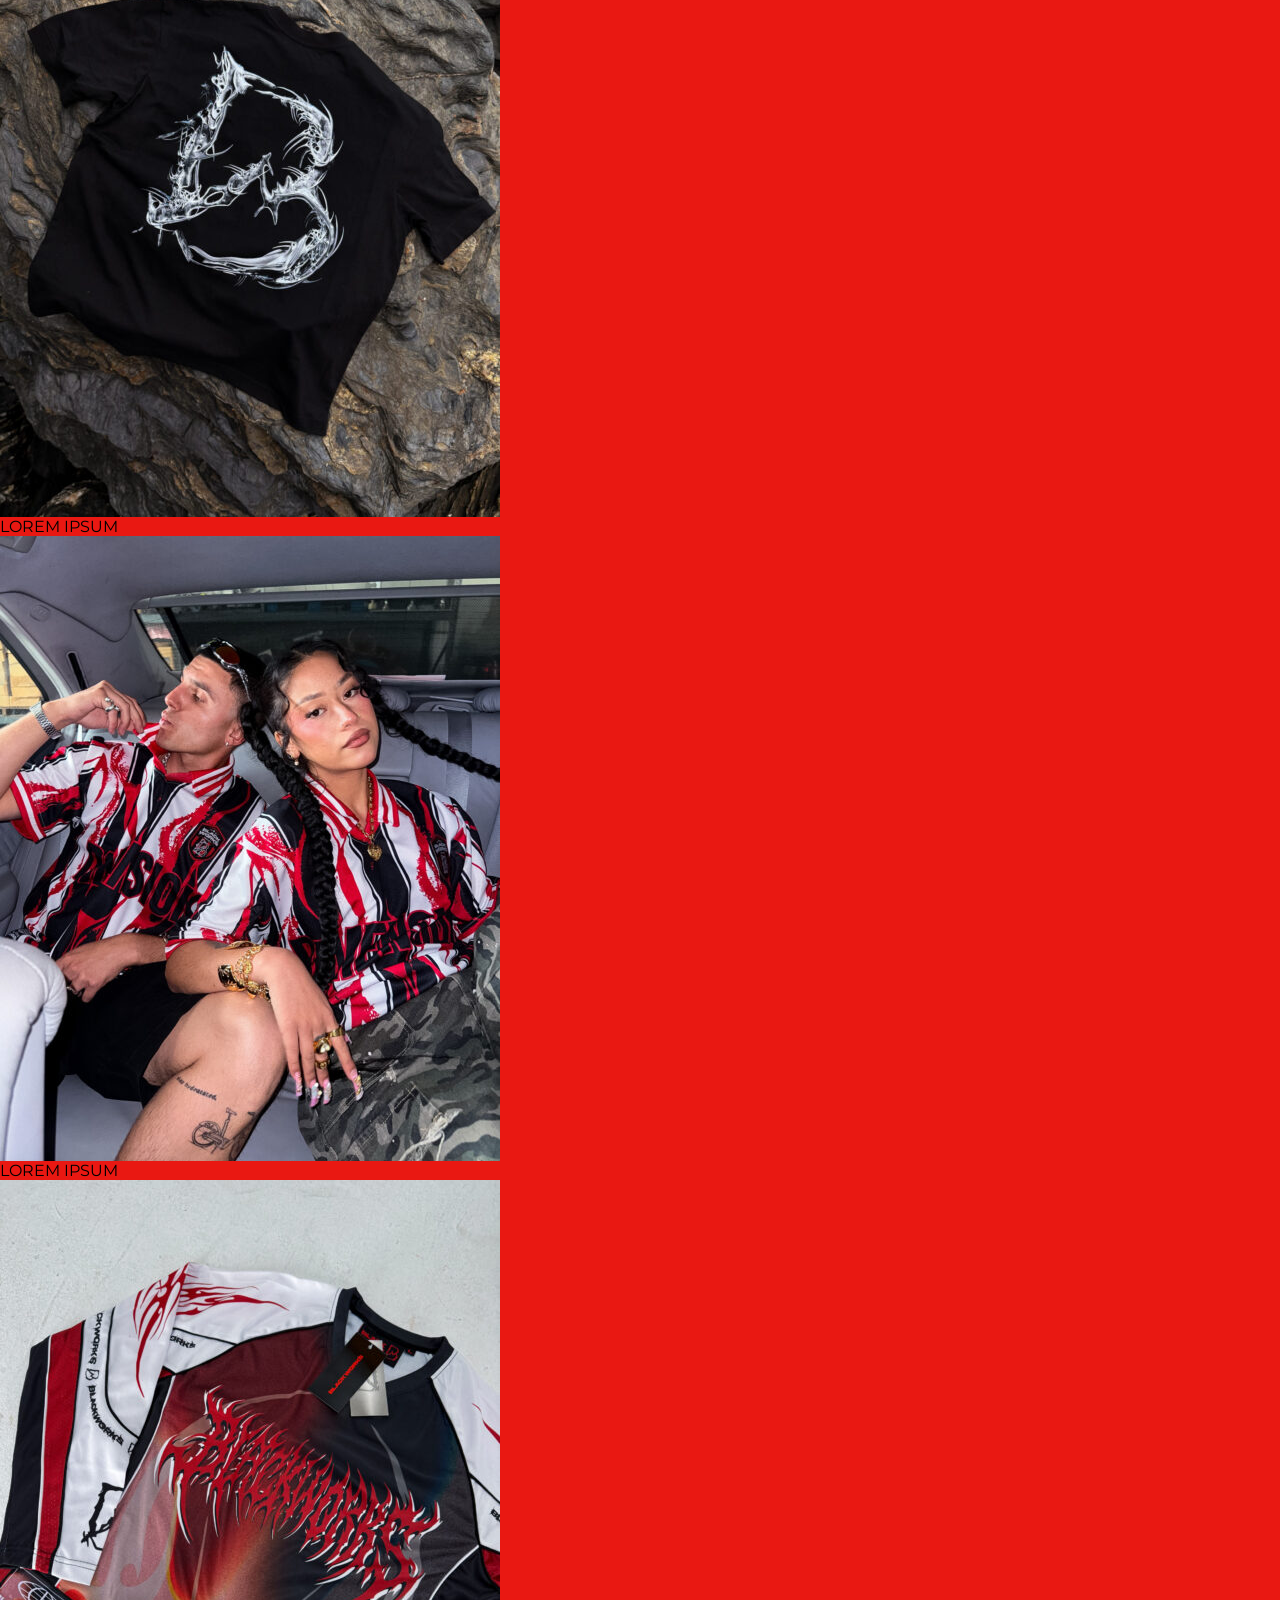
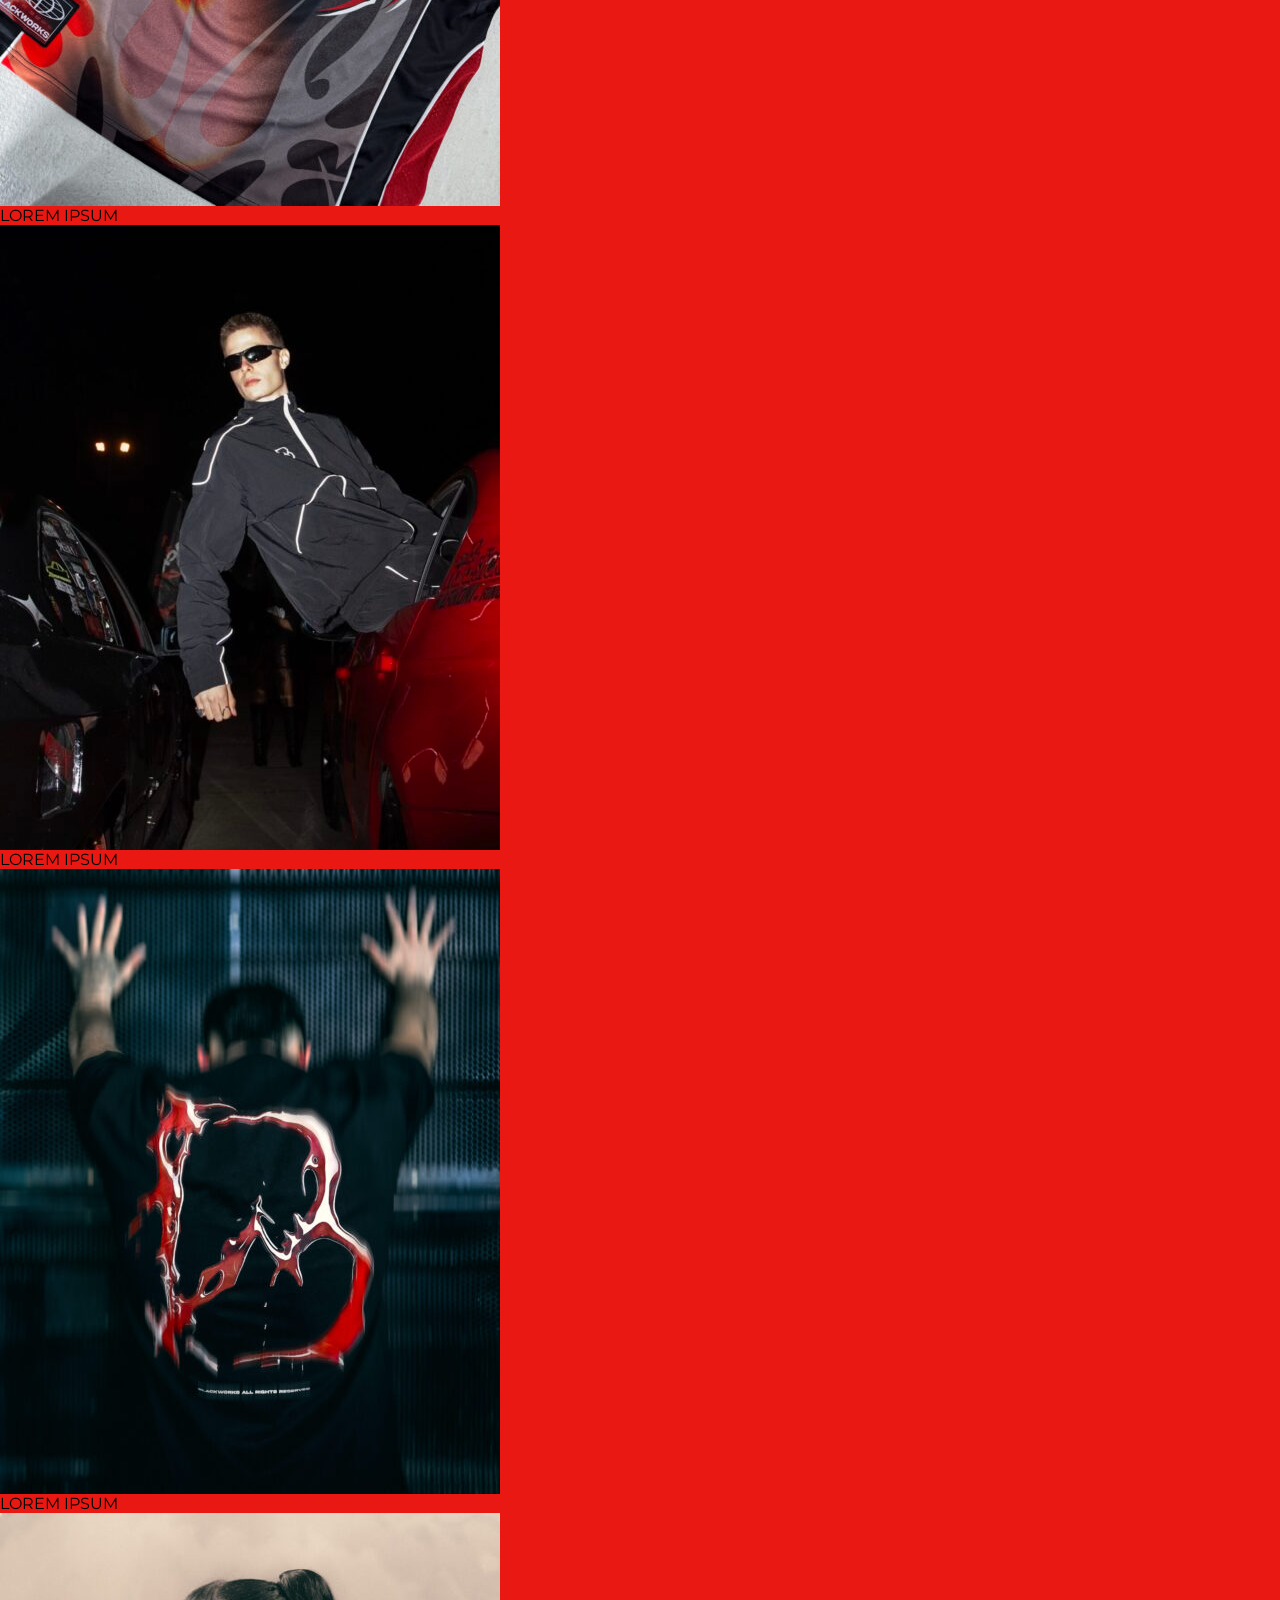
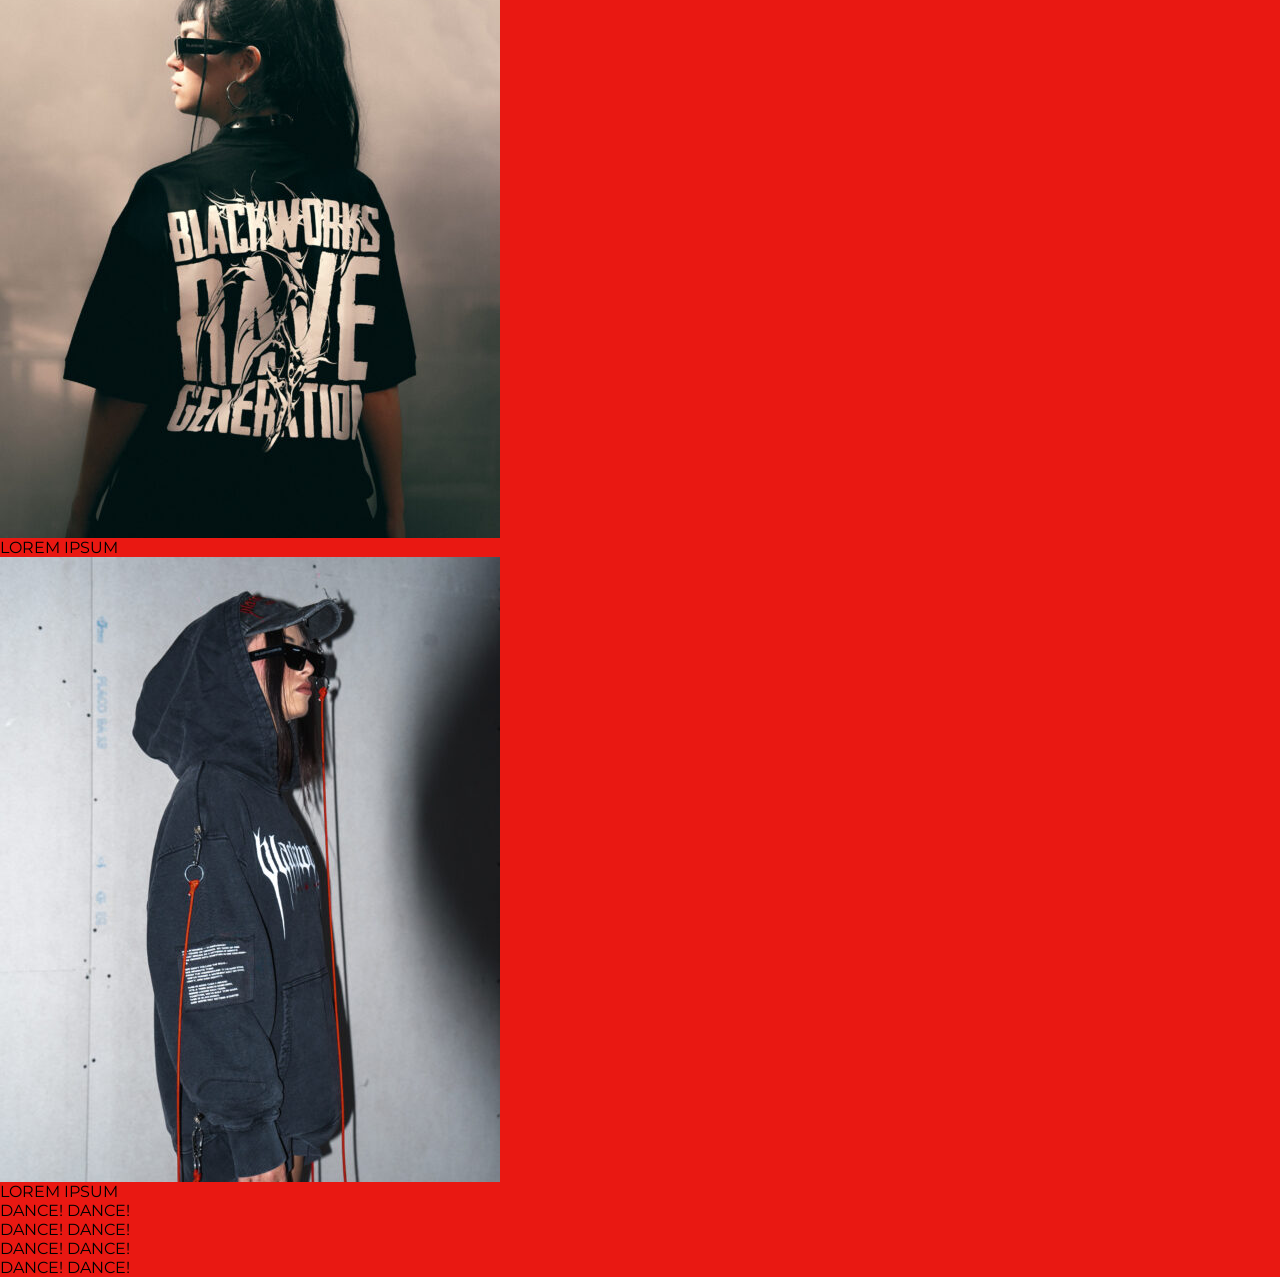
==== commit aa37df35: "MERCH" ====
--- a/index.html
+++ b/index.html
@@ -232,70 +232,73 @@
 </section>
 
     <!-- merch cada una card-->
-
-    <section class="merch" id="merch">
-      <p class="merch-titulo">
-        ECHA UN VISTAZO A NUESTRO MERCH Y VENTE BIEN EQUIPADO
-      </p>
-
-      <div class="merch-lista">
-        <div class="merch-card">
-          <img src="img/MERCH1.jpg" alt="merch1" />
-
-          <p class="merch-nombre">LOREM IPSUM</p>
-          <p class="merch-precio">LOREM IPSUM</p>
-        </div>
-
-        <div class="merch-card">
-          <img src="img/MERCH2.jpg" alt="merch2" />
-
-          <p class="merch-nombre">LOREM IPSUM</p>
-          <p class="merch-precio">LOREM IPSUM</p>
-        </div>
-
-        <div class="merch-card">
-          <img src="img/MERCH3.jpg" alt="merch3" />
-
-          <p class="merch-nombre">LOREM IPSUM</p>
-          <p class="merch-precio">LOREM IPSUM</p>
-        </div>
-
-        <div class="merch-card">
-          <img src="img/MERCH4.jpg" alt="merch4" />
-
-          <p class="merch-nombre">LOREM IPSUM</p>
-          <p class="merch-precio">LOREM IPSUM</p>
-        </div>
-
-        <div class="merch-card">
-          <img src="img/MERCH5.jpg" alt="merch5" />
-
-          <p class="merch-nombre">LOREM IPSUM</p>
-          <p class="merch-precio">LOREM IPSUM</p>
-        </div>
-
-        <div class="merch-card">
-          <img src="img/MERCH6.jpg" alt="merch6" />
-
-          <p class="merch-nombre">LOREM IPSUM</p>
-          <p class="merch-precio">LOREM IPSUM</p>
-        </div>
-
-        <div class="merch-card">
-          <img src="img/MERCH7.jpg" alt="merch7" />
-
-          <p class="merch-nombre">LOREM IPSUM</p>
-          <p class="merch-precio">LOREM IPSUM</p>
-        </div>
-
-        <div class="merch-card">
-          <img src="img/MERCH8.jpg" alt="merch8" />
-
-          <p class="merch-nombre">LOREM IPSUM</p>
-          <p class="merch-precio">LOREM IPSUM</p>
-        </div>
-      </div>
-    </section>
+<section class="merch" id="merch">
+
+  <h2 class="merch-titulo">
+    ECHA UN VISTAZO A NUESTRO MERCH Y VENTE BIEN EQUIPADO
+  </h2>
+
+  <div class="merch-galeria">
+
+    <figure class="merch-caja">
+      <div class="merch-img">
+        <img src="img/MERCH1.jpg" alt="Merch 1">
+      </div>
+      <figcaption>LOREM IPSUM</figcaption>
+    </figure>
+
+    <figure class="merch-caja">
+      <div class="merch-img">
+        <img src="img/MERCH2.jpg" alt="Merch 2">
+      </div>
+      <figcaption>LOREM IPSUM</figcaption>
+    </figure>
+
+    <figure class="merch-caja">
+      <div class="merch-img">
+        <img src="img/MERCH3.jpg" alt="Merch 3">
+      </div>
+      <figcaption>LOREM IPSUM</figcaption>
+    </figure>
+
+    <figure class="merch-caja">
+      <div class="merch-img">
+        <img src="img/MERCH4.jpg" alt="Merch 4">
+      </div>
+      <figcaption>LOREM IPSUM</figcaption>
+    </figure>
+
+    <figure class="merch-caja">
+      <div class="merch-img">
+        <img src="img/MERCH5.jpg" alt="Merch 5">
+      </div>
+      <figcaption>LOREM IPSUM</figcaption>
+    </figure>
+
+    <figure class="merch-caja">
+      <div class="merch-img">
+        <img src="img/MERCH6.jpg" alt="Merch 6">
+      </div>
+      <figcaption>LOREM IPSUM</figcaption>
+    </figure>
+
+    <figure class="merch-caja">
+      <div class="merch-img">
+        <img src="img/MERCH7.jpg" alt="Merch 7">
+      </div>
+      <figcaption>LOREM IPSUM</figcaption>
+    </figure>
+
+    <figure class="merch-caja">
+      <div class="merch-img">
+        <img src="img/MERCH8.jpg" alt="Merch 8">
+      </div>
+      <figcaption>LOREM IPSUM</figcaption>
+    </figure>
+
+  </div>
+
+</section>
 
     <section class="dance">
       <div class="dance-texto">
--- a/style.css
+++ b/style.css
@@ -271,7 +271,6 @@
 
 /* carrusel logos */
 
-
 .logo-tira {
   display: flex;
   width: max-content;
@@ -298,8 +297,6 @@
   width: 70px;
   flex-shrink: 0;
 }
-
-/* ARTISTAS */
 
 .artistas {
   padding: 70px 50px 120px;
@@ -326,10 +323,8 @@
   font-family: var(--secundary-font);
   font-size: 150px;
   line-height: 1;
- justify-content: space-between;
-}
-
-
+  justify-content: space-between;
+}
 
 .fila-artistas img {
   width: 220px;
@@ -350,23 +345,28 @@
   width: 1050px;
 }
 
-<<<<<<< HEAD
+.fila-8 img {
+  width: 550px;
+  object-position: center 25%;
+}
+
 .artista-nombre:nth-child(1) {
   top: 0;
   left: 0;
-=======
-
-.fila-8 img {
-  width: 550px;
-  object-position: center 25%;
->>>>>>> 1ad94f80a39587b959ba32d6d41f25abba5720e3
 }
 
 .fila-9 img:first-of-type {
   width: 400px;
 }
 
-<<<<<<< HEAD
+.fila-3 img {
+  width: 300px;
+}
+
+.fila-4 img {
+  width: 1050px;
+}
+
 .artista-imagen:nth-child(3) {
   top: 65px;
   left: 0;
@@ -374,160 +374,16 @@
   height: 65px;
 }
 
-.artista-nombre:nth-child(4) {
-  top: 65px;
-  left: 22%;
-}
-
-.artista-imagen:nth-child(5) {
-  top: 65px;
-  left: 62%;
-  width: 310px;
-  height: 65px;
-}
-
-.artista-nombre:nth-child(6) {
-  top: 65px;
-  left: 76%;
-}
-
-.artista-nombre:nth-child(7) {
-  top: 130px;
-  left: 0;
-}
-
-.artista-imagen:nth-child(8) {
-  top: 130px;
-  right: 0;
-  width: 310px;
-  height: 65px;
-}
-
-.artista-nombre:nth-child(9) {
-  top: 195px;
-  left: 0;
-}
-
-.artista-imagen:nth-child(10) {
-  top: 195px;
-  left: 38%;
-  width: 260px;
-  height: 45px;
-}
-
-.artista-nombre:nth-child(11) {
-  top: 260px;
-  left: 0;
-}
-
-.artista-nombre:nth-child(12) {
-  top: 260px;
-  left: 36%;
-}
-
-.artista-nombre:nth-child(13) {
-  top: 260px;
-  right: 0;
-}
-
-.artista-nombre:nth-child(14) {
-  top: 320px;
-  left: 0;
-}
-
-.artista-nombre:nth-child(15) {
-  top: 320px;
-  left: 38%;
-}
-
-.artista-imagen:nth-child(16) {
-  top: 320px;
-  right: 0;
-  width: 310px;
-  height: 170px;
-}
-
-.artista-imagen:nth-child(17) {
-  top: 380px;
-  left: 0;
-  width: 115px;
-  height: 115px;
-}
-
-.artista-nombre:nth-child(18) {
-  top: 385px;
-  left: 27%;
-}
-
-.artista-nombre:nth-child(19) {
-  top: 450px;
-  right: 0;
-}
-
-.artista-nombre:nth-child(20) {
-  top: 510px;
-  left: 0;
-}
-
-.artista-imagen:nth-child(21) {
-  top: 505px;
-  right: 0;
-  width: 310px;
-  height: 170px;
-}
-
-.artista-nombre:nth-child(22) {
-  top: 575px;
-  left: 0;
-}
-=======
-
-
-
-
-
-
-
-
-
-
-
-
-
-
-
-
-
-
-
-
-
-
-
-
-
-
-
-
-
-
-
-
-
-
-
-
-
->>>>>>> 1ad94f80a39587b959ba32d6d41f25abba5720e3
-
-/* LUZZZZZZ NOOO PUEDOOO MASSSSS JAKKKKSSSSSS */
-/* ANIMO LEONAAAAAAAAAAAAAAAAAAAA */
-/* pagina de tickets.................................................... */
-/* * botones */
-/* .btn-add {
-  position: relative;
-} */
-
+.fila-8 img {
+  width: 550px;
+  object-position: center 25%;
+}
+
+.fila-9 img:first-of-type {
+  width: 400px;
+}
+
+/* /* TICKETS */
 .btn-add,
 .descargapdf {
   border: 0;
@@ -962,3 +818,5 @@
   outline: 3px solid #fff;
   outline-offset: 2px;
 }
+
+/* cambio cambio cambio
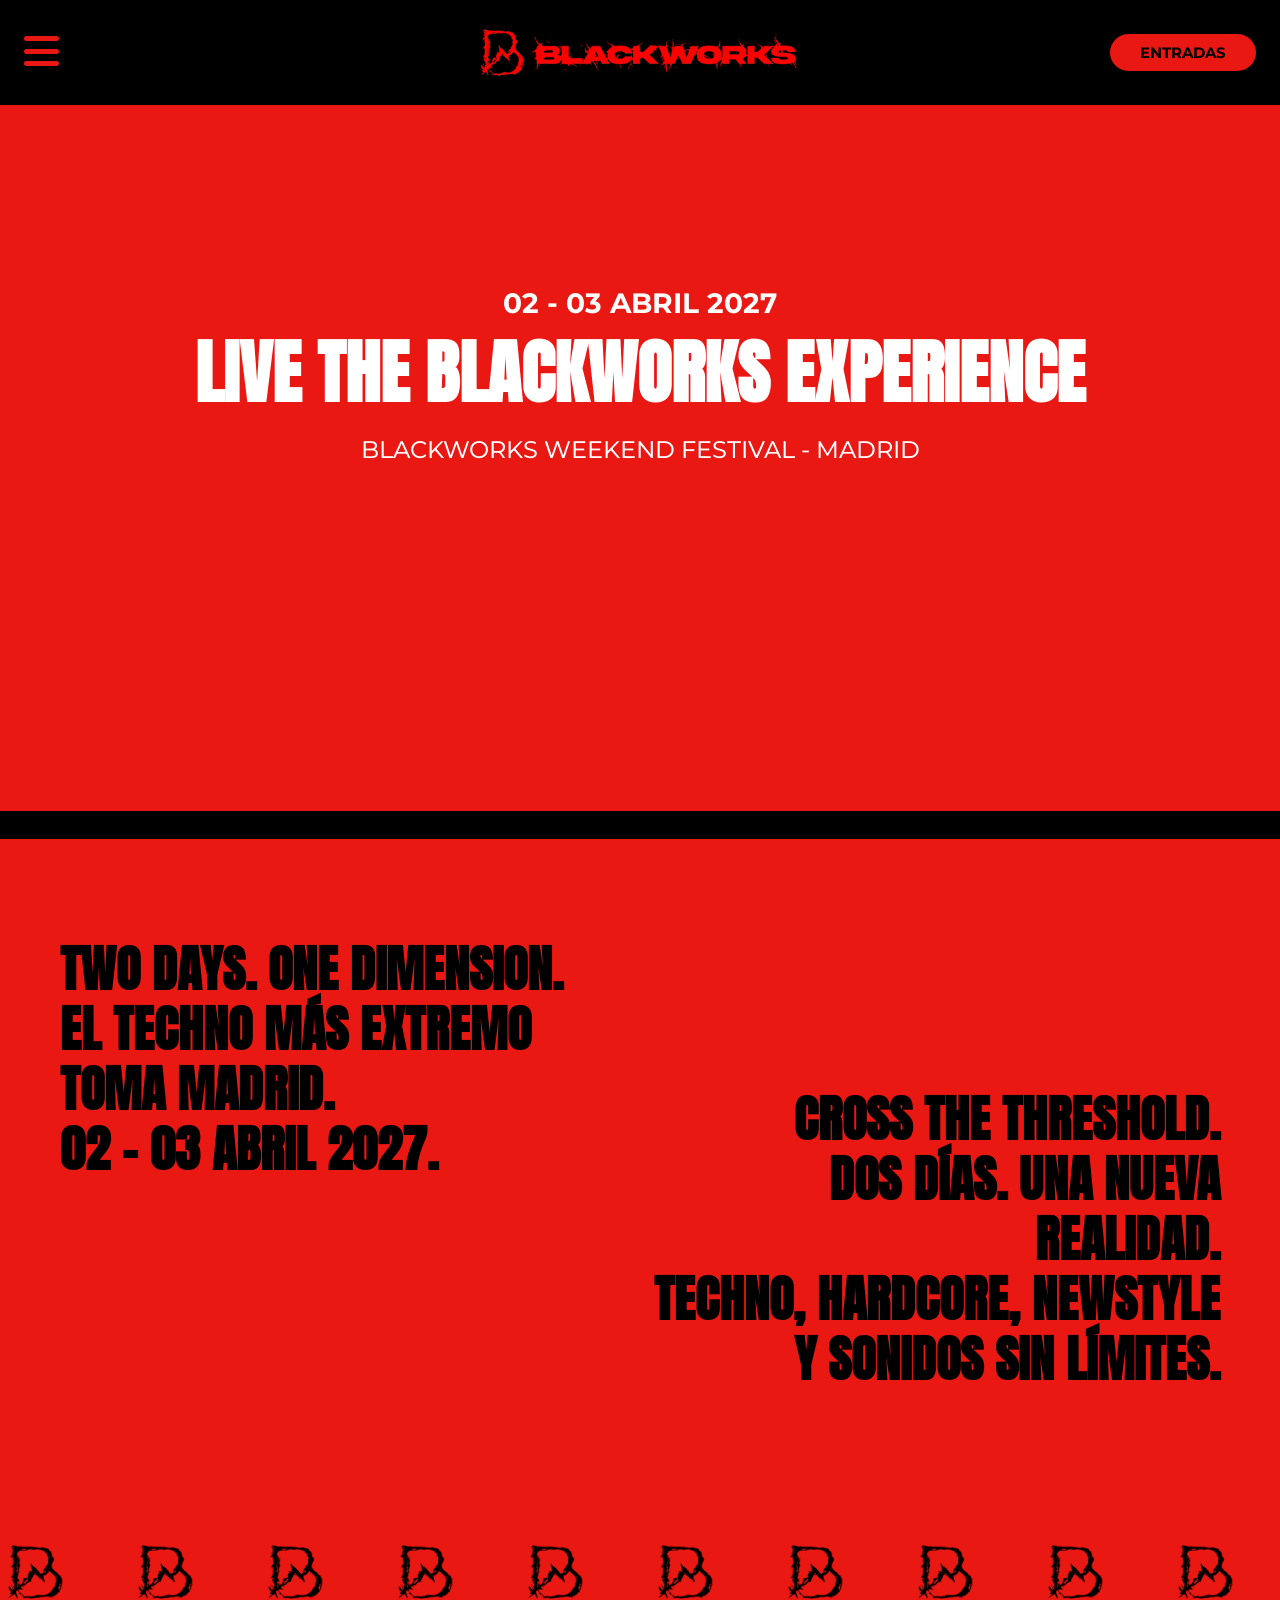
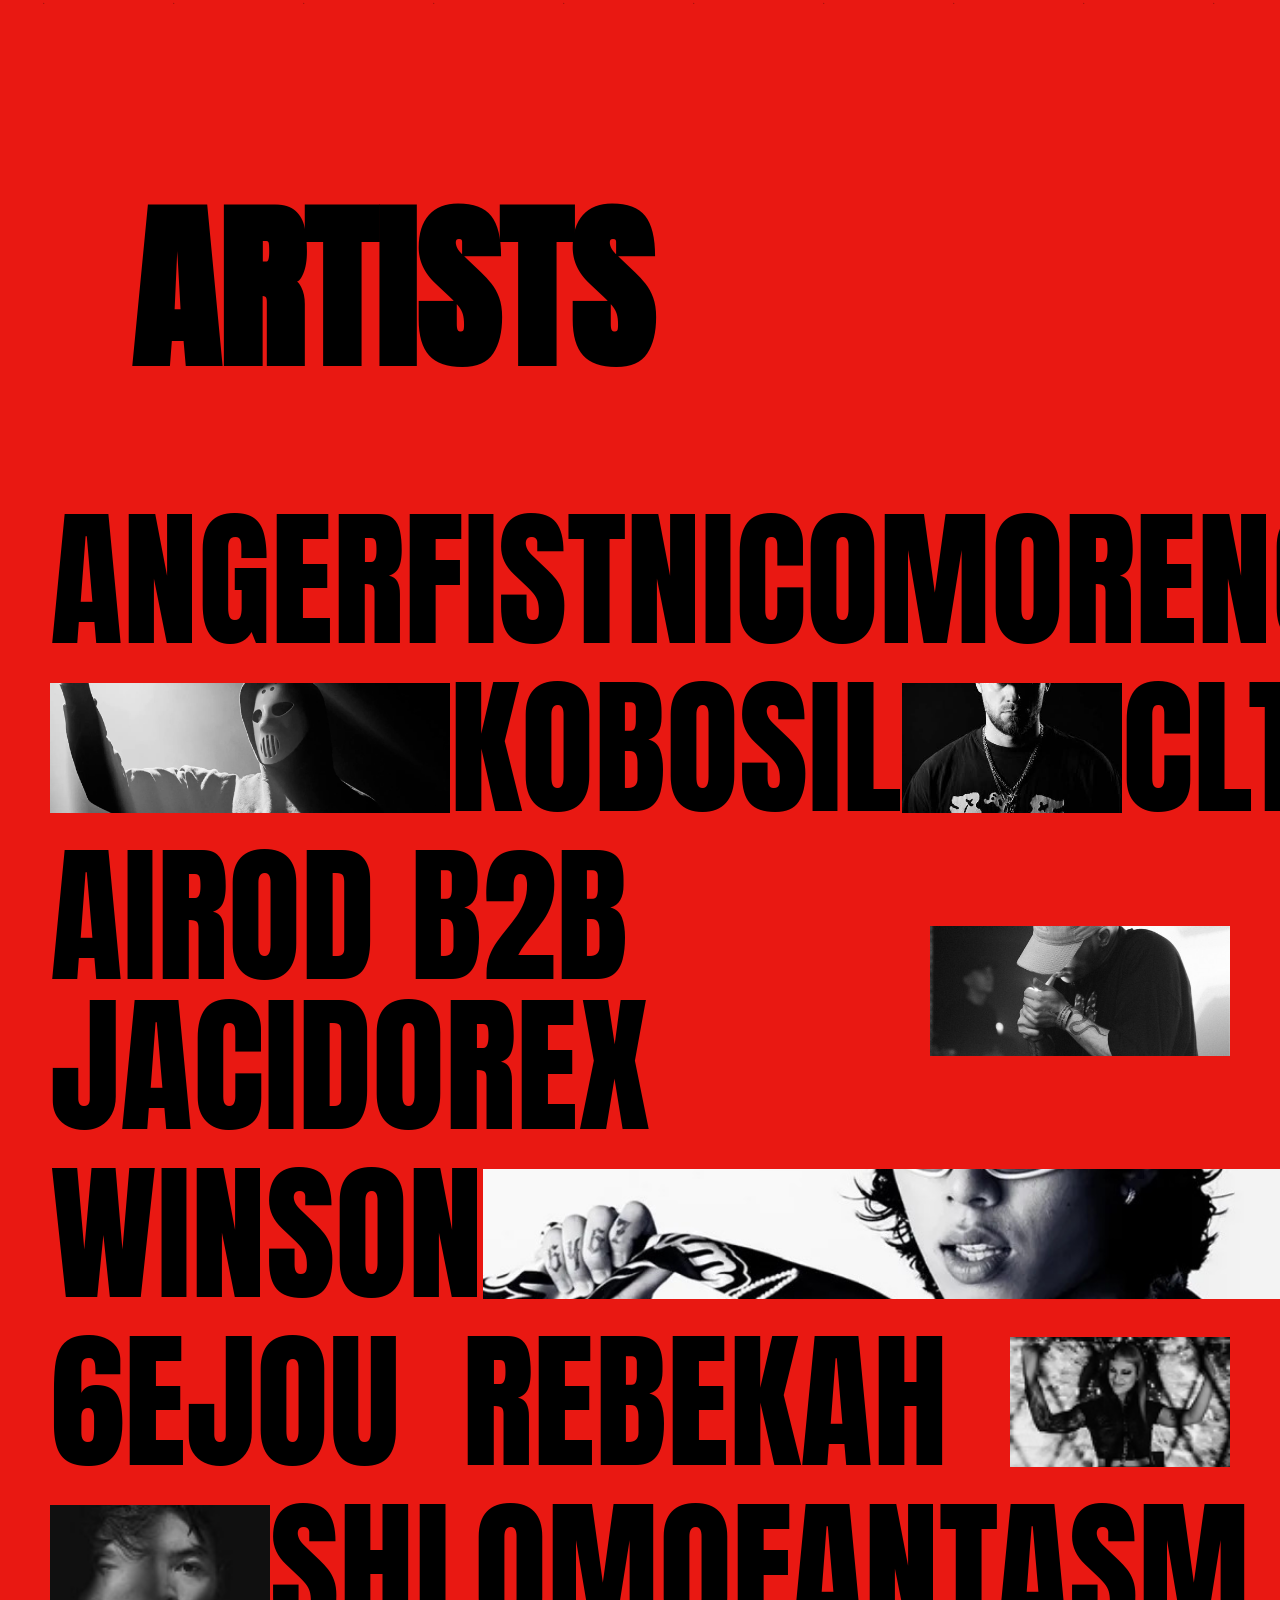
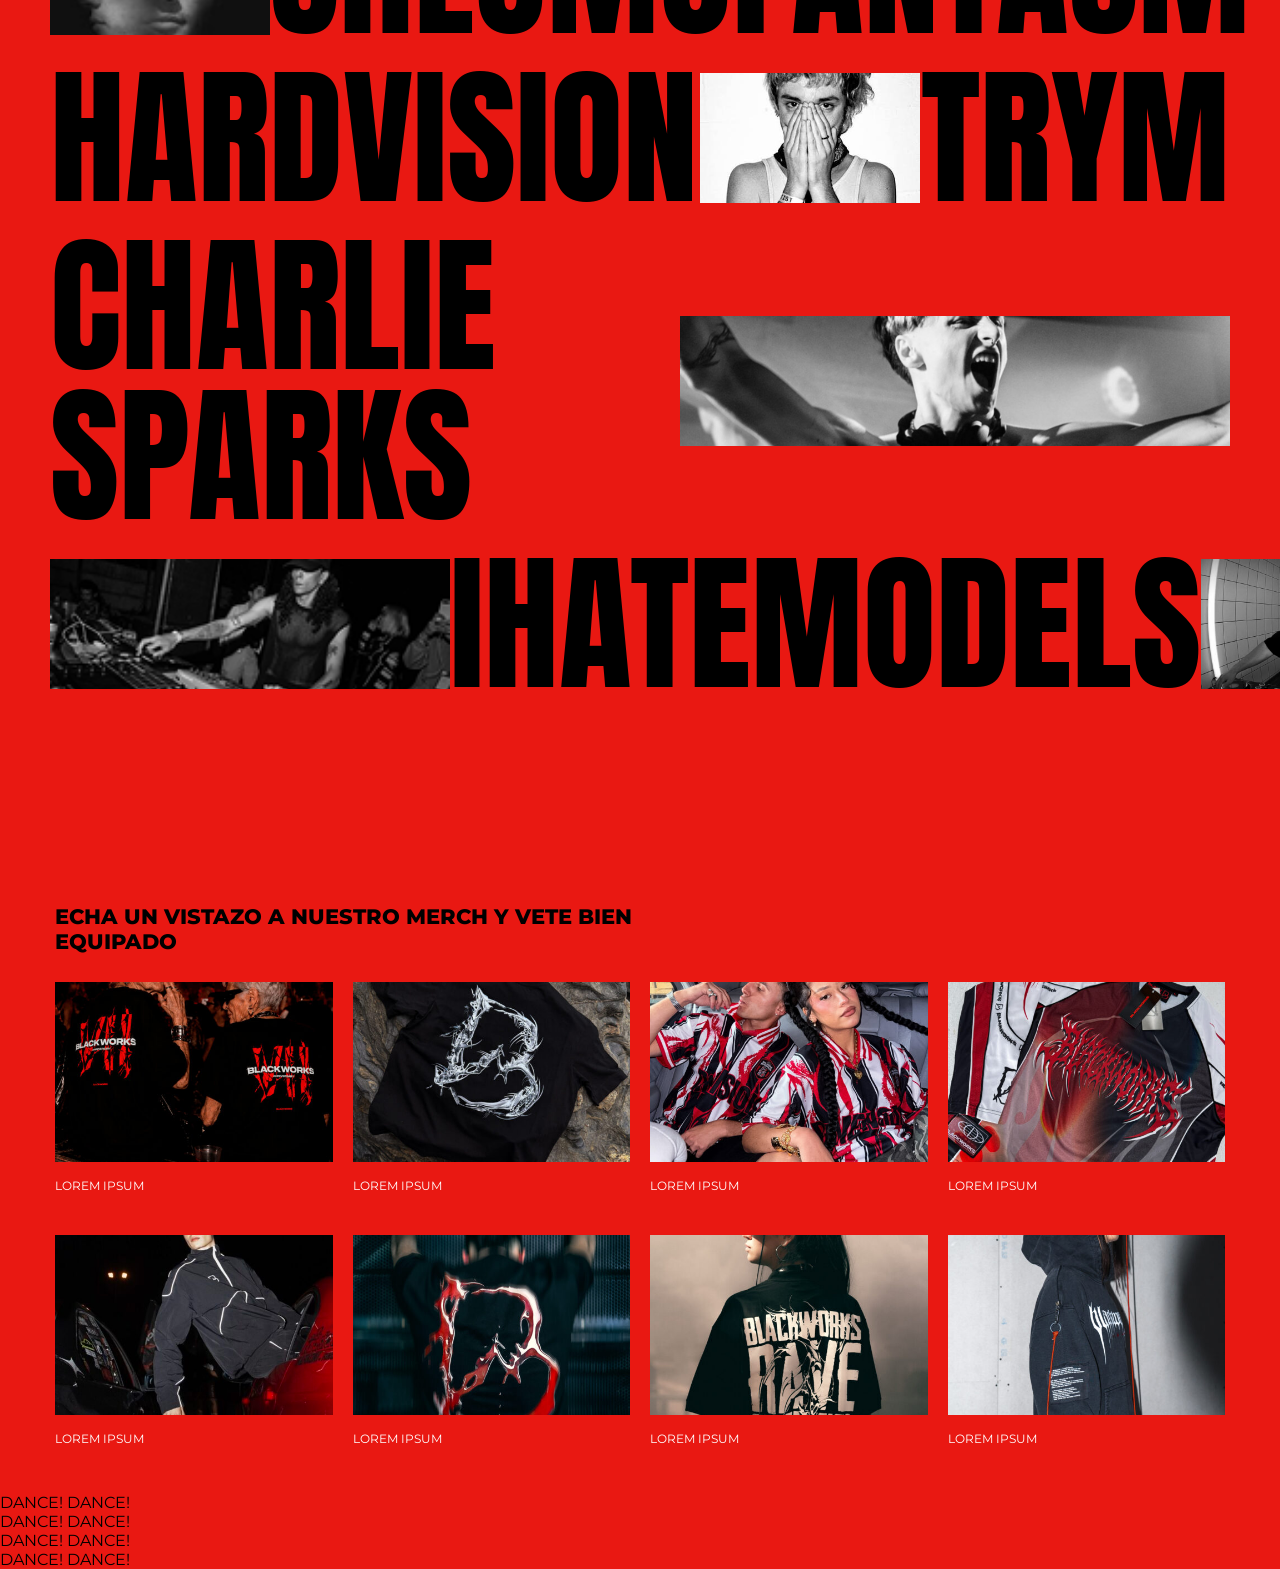
==== commit f00c736d: "VAMOSS" ====
--- a/index.html
+++ b/index.html
@@ -235,7 +235,7 @@
 <section class="merch" id="merch">
 
   <h2 class="merch-titulo">
-    ECHA UN VISTAZO A NUESTRO MERCH Y VENTE BIEN EQUIPADO
+    ECHA UN VISTAZO A NUESTRO MERCH Y VETE BIEN EQUIPADO
   </h2>
 
   <div class="merch-galeria">
--- a/style.css
+++ b/style.css
@@ -96,6 +96,7 @@
   border-radius: var(--radio-boton);
 }
 
+
 /* DESPLEGABLE BURGER */
 .menuhamburguesa {
   position: fixed;
@@ -148,24 +149,28 @@
   font-size: 70px;
   color: var(--primary-color);
   margin-bottom: 18px;
+  
+  
 }
 
 .menuopciones a:hover {
   color: var(--white);
   transition: 0.2s;
+
 }
 
 /* HOME */
 
 .home {
-  padding-top: var(--nav-height);
-  position: relative;
+    padding-top: var(--nav-height);
+    position: relative;
+
 }
 
 .home video {
-  width: 100%;
-  height: 100%;
-  object-fit: cover;
+    width: 100%;
+    height: 100%;
+    object-fit: cover;
 }
 
 .home-texto {
@@ -202,9 +207,10 @@
   overflow: hidden;
   padding: 20px 0;
   position: absolute;
-  bottom: 0;
-  left: 0;
-  width: 100%;
+bottom: 0;
+left: 0;
+width: 100%;
+  
 }
 
 .ticketscarrusel-texto {
@@ -264,6 +270,7 @@
 }
 
 .info-texto:last-child {
+
   right: 60px;
   bottom: 150px;
   text-align: right;
@@ -297,6 +304,10 @@
   width: 70px;
   flex-shrink: 0;
 }
+
+
+/* Lineup */
+
 
 .artistas {
   padding: 70px 50px 120px;
@@ -350,40 +361,67 @@
   object-position: center 25%;
 }
 
-.artista-nombre:nth-child(1) {
-  top: 0;
-  left: 0;
-}
-
 .fila-9 img:first-of-type {
   width: 400px;
 }
 
-.fila-3 img {
-  width: 300px;
-}
-
-.fila-4 img {
-  width: 1050px;
-}
-
-.artista-imagen:nth-child(3) {
-  top: 65px;
-  left: 0;
-  width: 460px;
-  height: 65px;
-}
-
-.fila-8 img {
-  width: 550px;
-  object-position: center 25%;
-}
-
-.fila-9 img:first-of-type {
-  width: 400px;
-}
-
-/* /* TICKETS */
+
+/* MERCH */
+
+.merch {
+  background-color: var(--primary-color);
+  padding: 85px 55px 45px;
+}
+
+.merch-titulo {
+  font-family: var(--primary-font);
+  font-size: 21px;
+  font-weight: 800;
+  line-height: 1.2;
+  color: var(--secondary-color);
+  width: 600px;
+  margin-bottom: 28px;
+}
+
+.merch-galeria {
+  display: grid;
+  grid-template-columns: repeat(4, 1fr);
+  column-gap: 20px;
+  row-gap: 40px;
+}
+
+.merch-caja {
+  margin: 0;
+}
+
+.merch-img {
+  width: 100%;
+  height: 180px;
+  overflow: hidden;
+}
+
+.merch-img img {
+  width: 100%;
+  height: 100%;
+  object-fit: cover;
+}
+
+.merch-caja figcaption {
+  font-family: var(--primary-font);
+  font-size: 12px;
+  color: var(--white);
+  margin-top: 15px;
+  line-height: 1.5;
+}
+
+
+
+
+
+
+/* LUZZZZZZ */
+
+
 .btn-add,
 .descargapdf {
   border: 0;
@@ -818,5 +856,3 @@
   outline: 3px solid #fff;
   outline-offset: 2px;
 }
-
-/* cambio cambio cambio
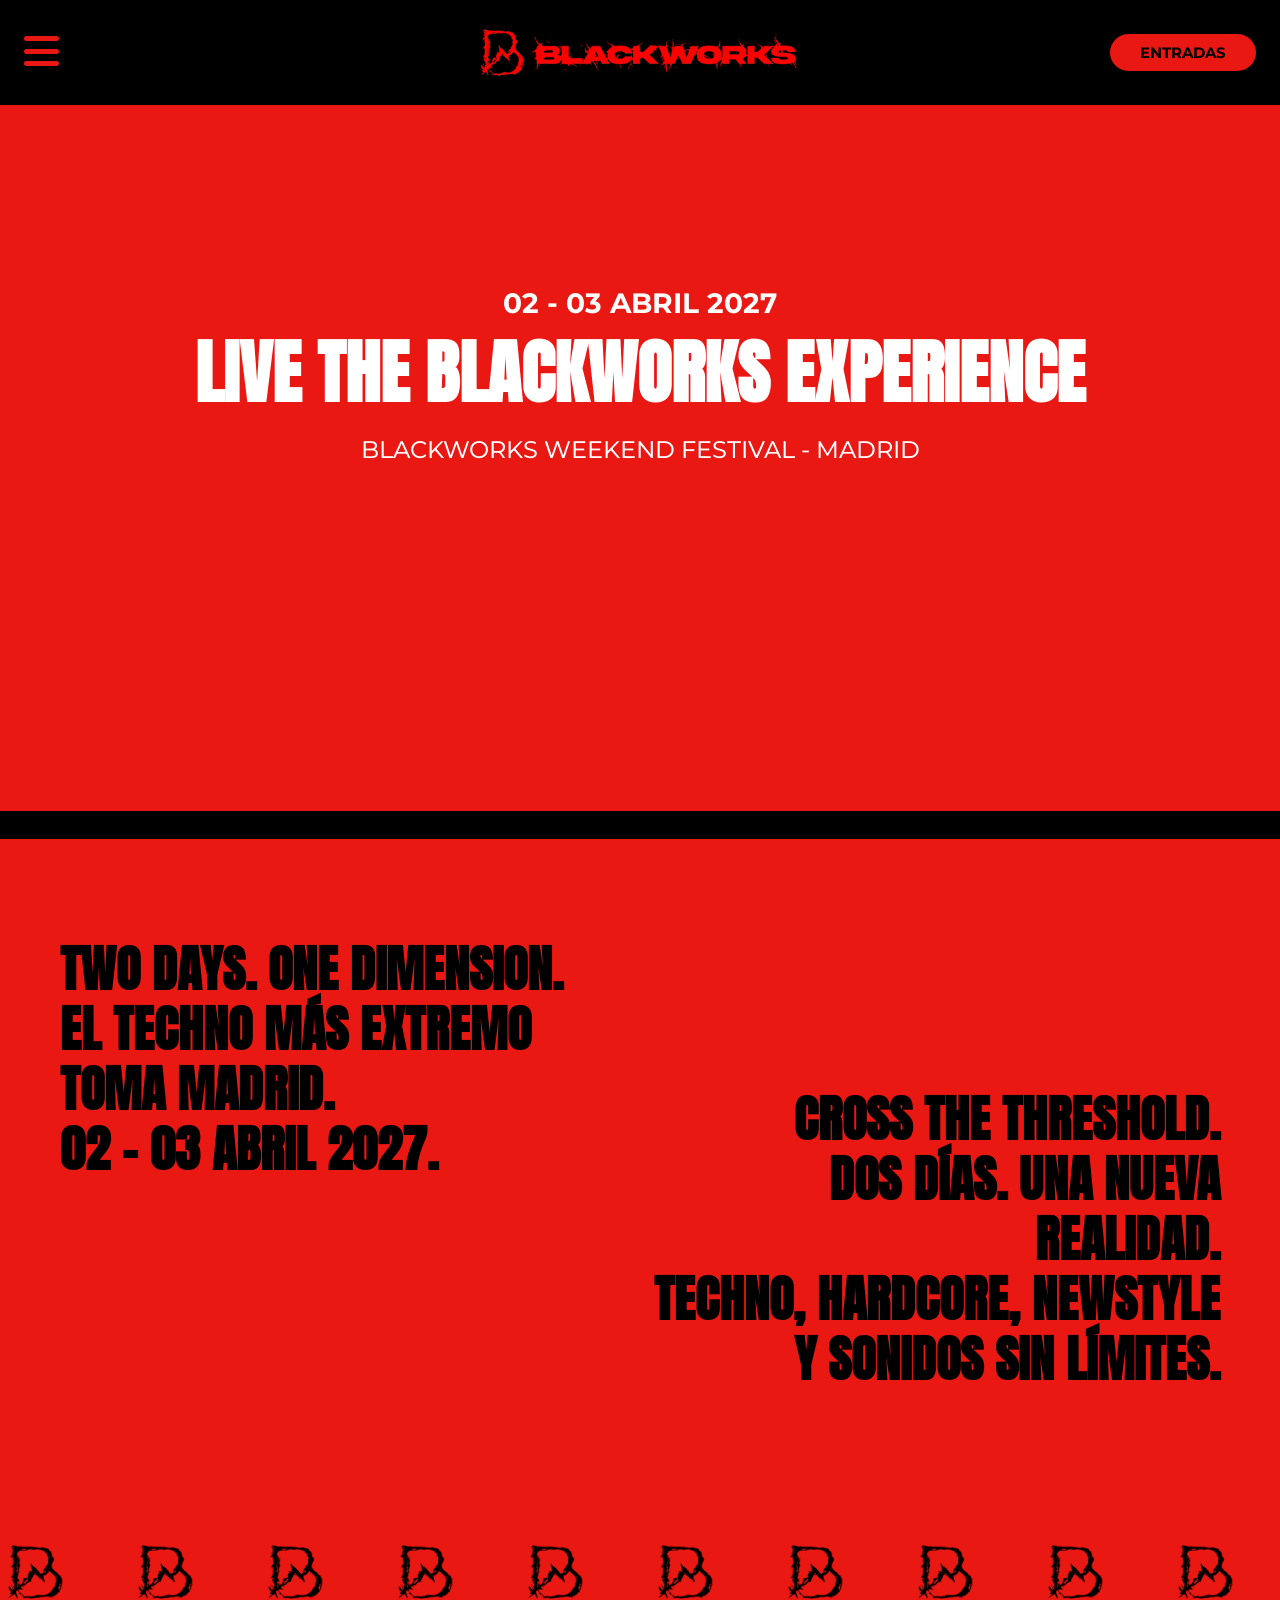
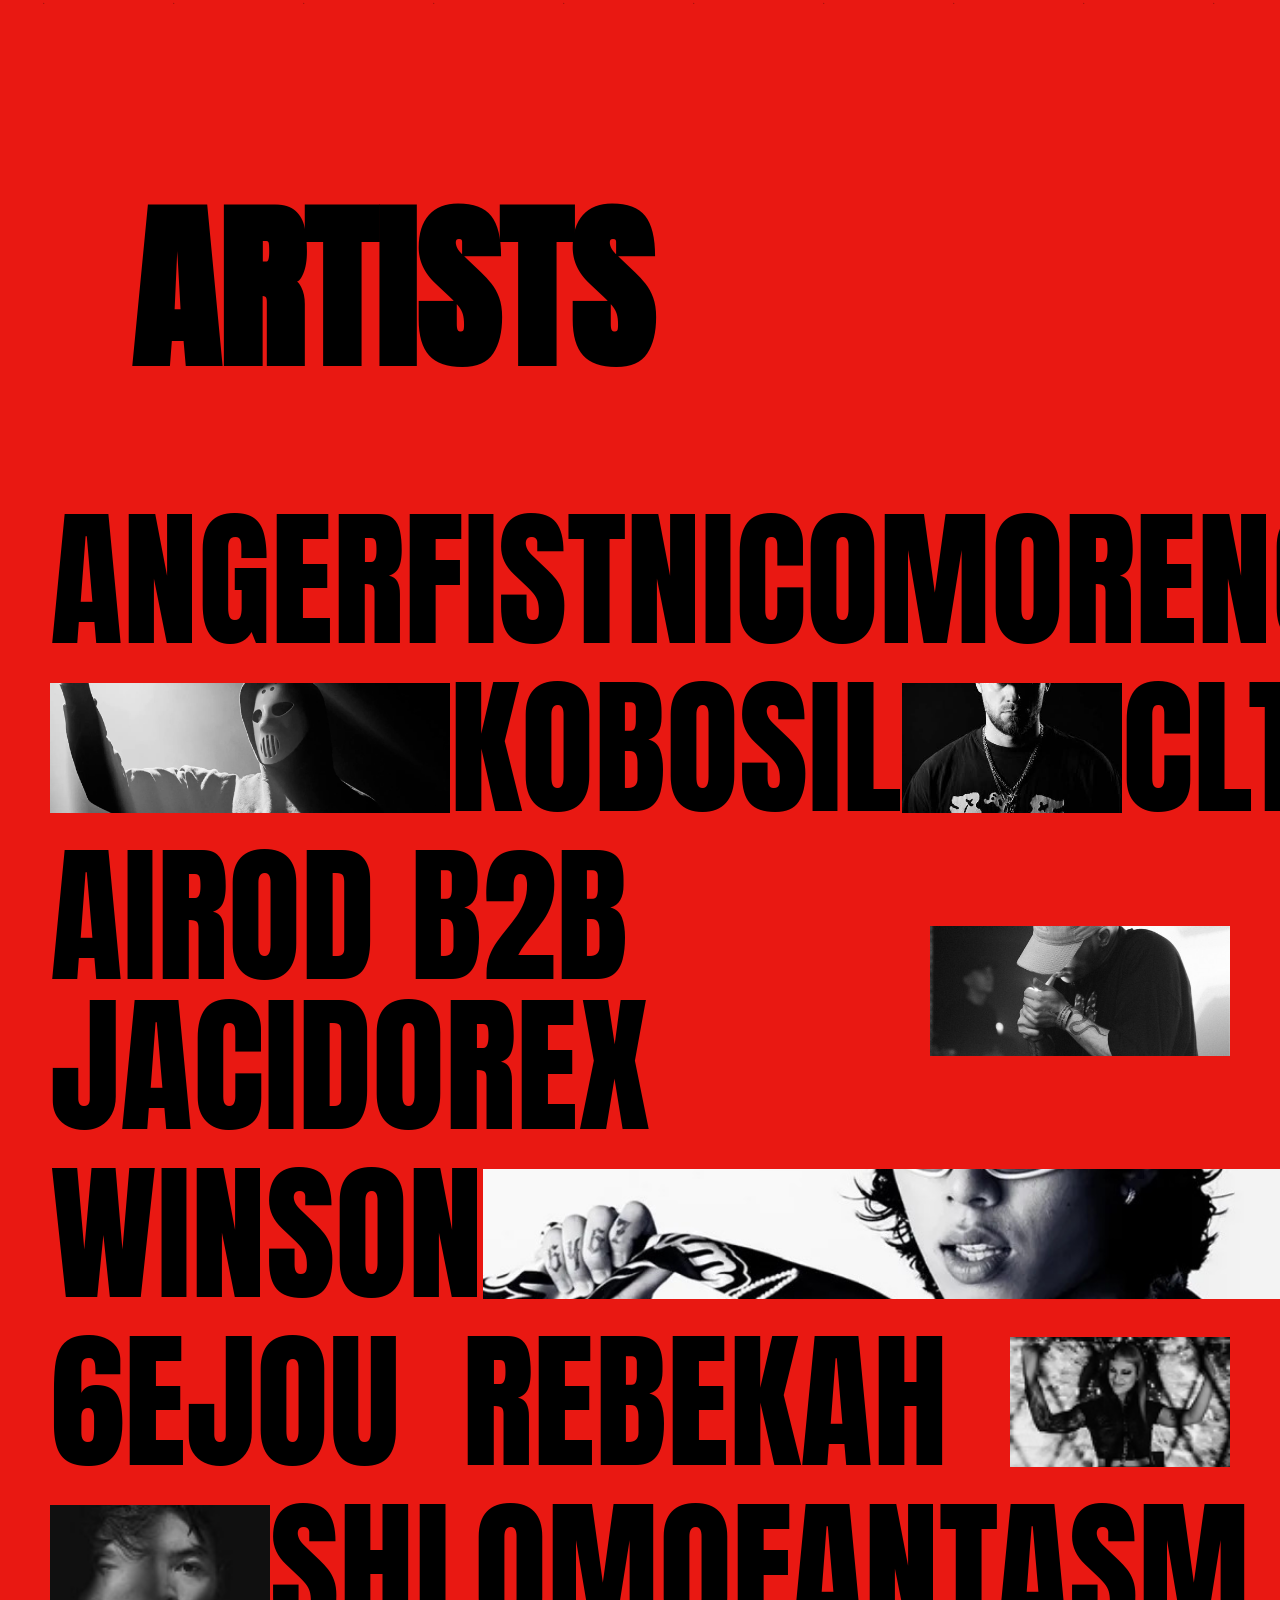
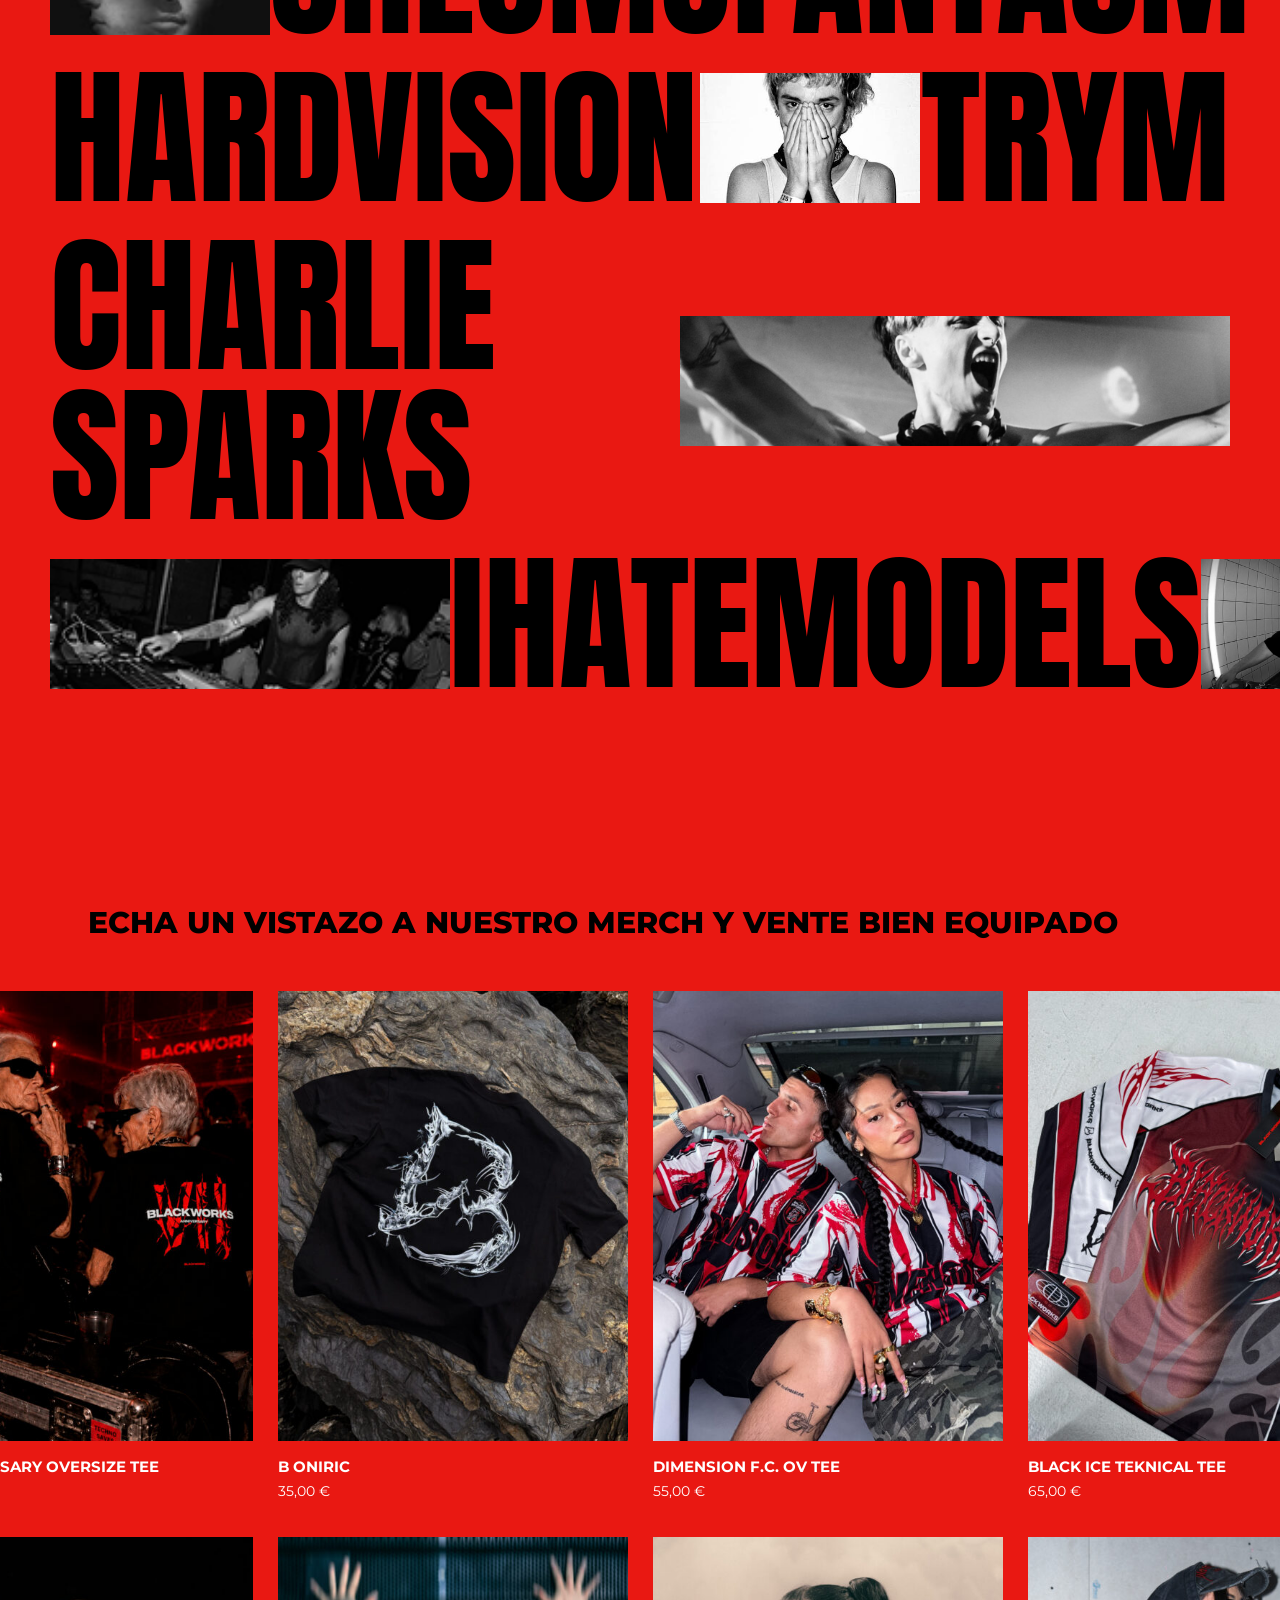
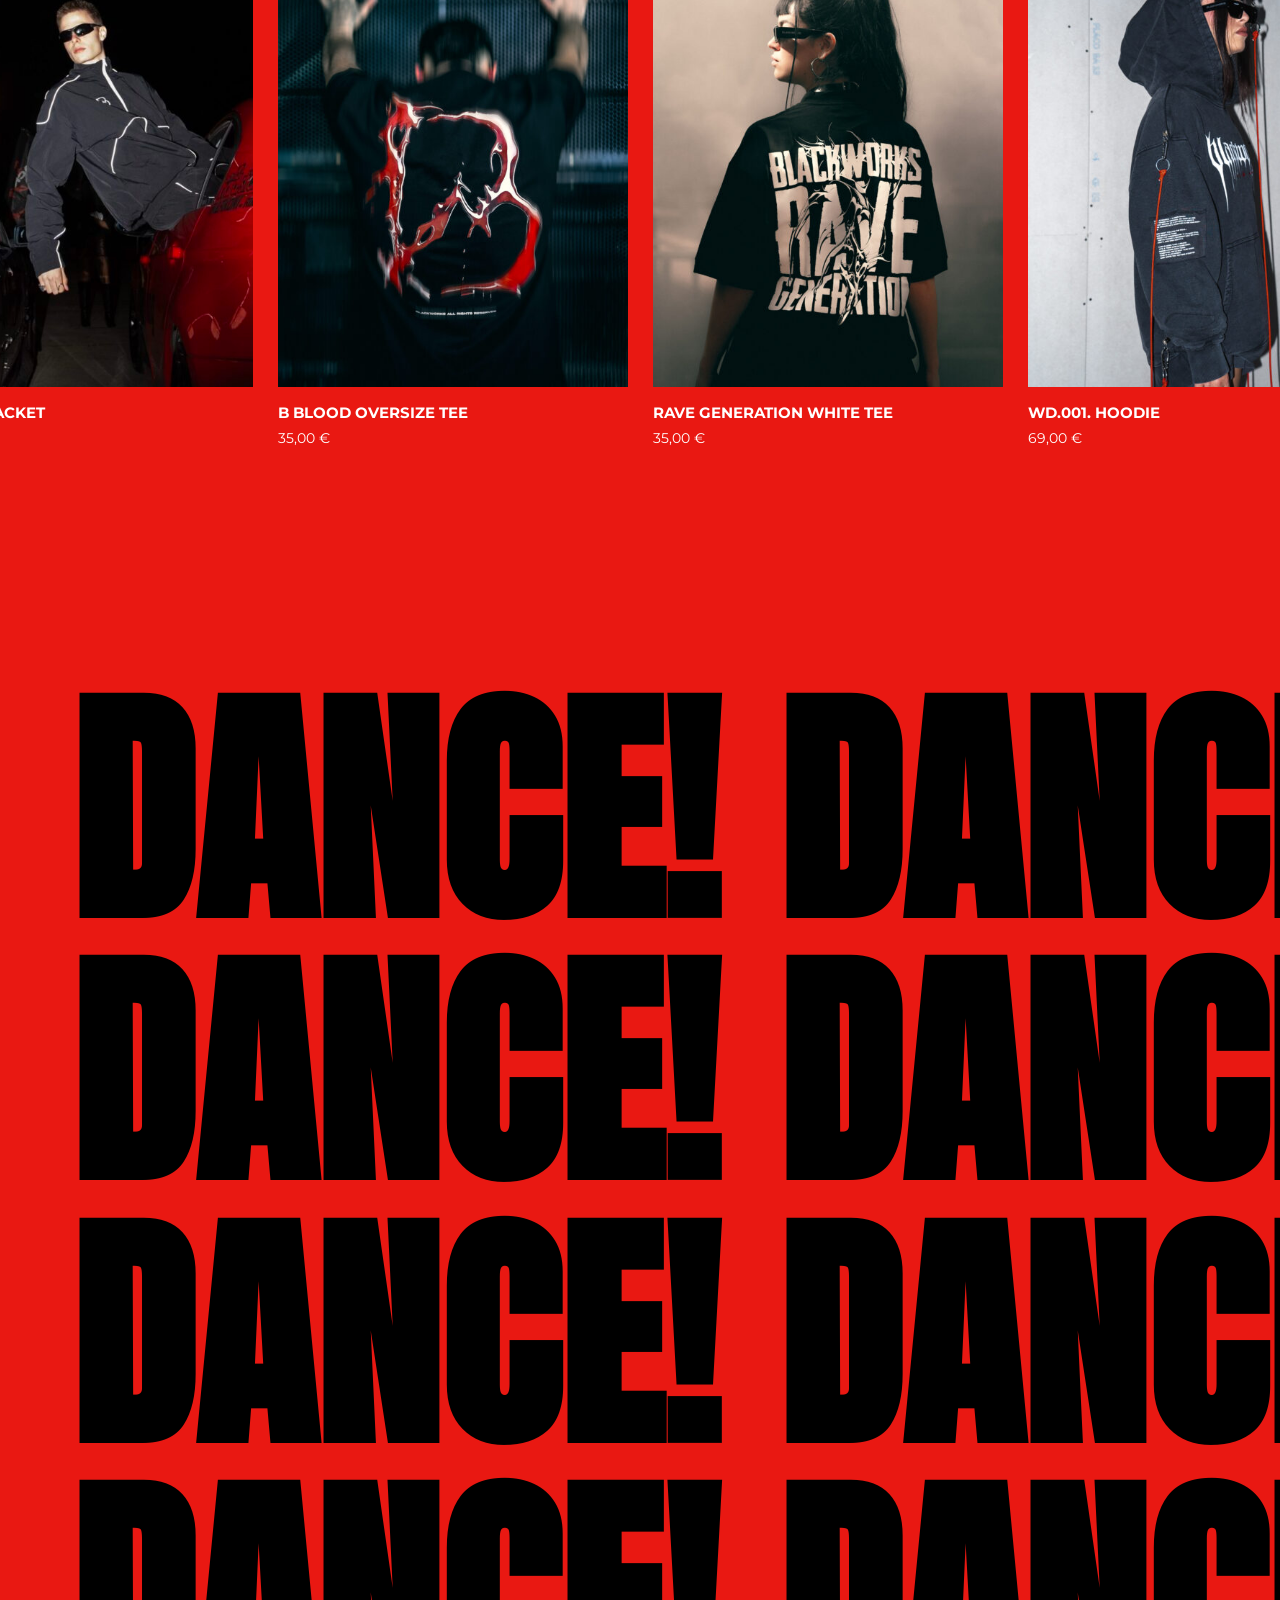
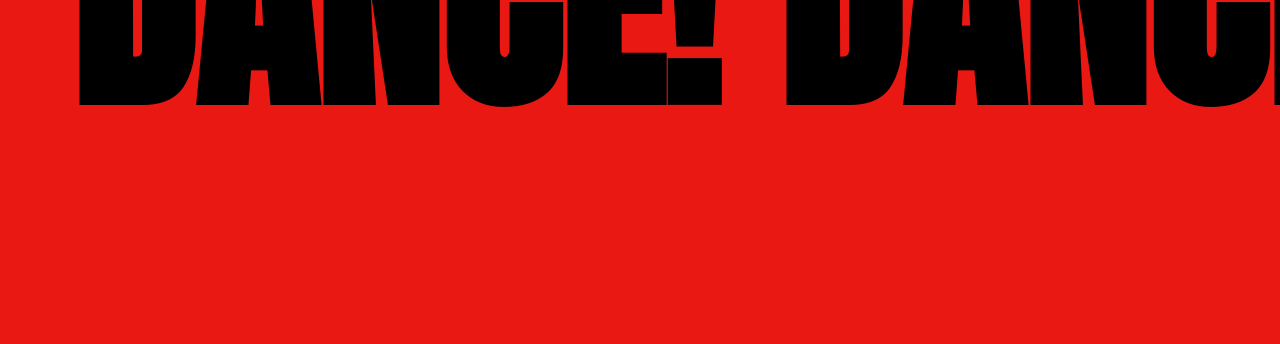
==== commit d18a1f4c: "merch y dance terminado" ====
--- a/index.html
+++ b/index.html
@@ -235,7 +235,7 @@
 <section class="merch" id="merch">
 
   <h2 class="merch-titulo">
-    ECHA UN VISTAZO A NUESTRO MERCH Y VETE BIEN EQUIPADO
+    ECHA UN VISTAZO A NUESTRO MERCH Y VENTE BIEN EQUIPADO
   </h2>
 
   <div class="merch-galeria">
@@ -244,56 +244,64 @@
       <div class="merch-img">
         <img src="img/MERCH1.jpg" alt="Merch 1">
       </div>
-      <figcaption>LOREM IPSUM</figcaption>
+      <figcaption>VII ANNIVERSARY OVERSIZE TEE</figcaption>
+      <figcaption>35,00 €</figcaption>
     </figure>
 
     <figure class="merch-caja">
       <div class="merch-img">
         <img src="img/MERCH2.jpg" alt="Merch 2">
       </div>
-      <figcaption>LOREM IPSUM</figcaption>
+      <figcaption>B ONIRIC</figcaption>
+      <figcaption>35,00 €</figcaption>
     </figure>
 
     <figure class="merch-caja">
       <div class="merch-img">
         <img src="img/MERCH3.jpg" alt="Merch 3">
       </div>
-      <figcaption>LOREM IPSUM</figcaption>
+      <figcaption>DIMENSION F.C. OV TEE</figcaption>
+      <figcaption>55,00 €</figcaption>
     </figure>
 
     <figure class="merch-caja">
       <div class="merch-img">
         <img src="img/MERCH4.jpg" alt="Merch 4">
       </div>
-      <figcaption>LOREM IPSUM</figcaption>
+      <figcaption>BLACK ICE TEKNICAL TEE</figcaption>
+      <figcaption>65,00 €</figcaption>
     </figure>
 
     <figure class="merch-caja">
       <div class="merch-img">
         <img src="img/MERCH5.jpg" alt="Merch 5">
       </div>
-      <figcaption>LOREM IPSUM</figcaption>
+      <figcaption>OBSCURE JACKET</figcaption>
+      <figcaption>69,00 €</figcaption>
     </figure>
 
     <figure class="merch-caja">
       <div class="merch-img">
         <img src="img/MERCH6.jpg" alt="Merch 6">
       </div>
-      <figcaption>LOREM IPSUM</figcaption>
+      <figcaption>B BLOOD OVERSIZE TEE</figcaption>
+      <figcaption>35,00 €</figcaption>
     </figure>
 
     <figure class="merch-caja">
       <div class="merch-img">
         <img src="img/MERCH7.jpg" alt="Merch 7">
       </div>
-      <figcaption>LOREM IPSUM</figcaption>
+      <figcaption>RAVE GENERATION WHITE TEE</figcaption>
+      <figcaption>35,00 €</figcaption>
     </figure>
 
     <figure class="merch-caja">
       <div class="merch-img">
         <img src="img/MERCH8.jpg" alt="Merch 8">
       </div>
-      <figcaption>LOREM IPSUM</figcaption>
+      <figcaption>WD.001. HOODIE</figcaption>
+      <figcaption>69,00 €</figcaption>
     </figure>
 
   </div>
--- a/style.css
+++ b/style.css
@@ -369,34 +369,29 @@
 /* MERCH */
 
 .merch {
-  background-color: var(--primary-color);
   padding: 85px 55px 45px;
 }
 
 .merch-titulo {
   font-family: var(--primary-font);
-  font-size: 21px;
+  font-size: 30px;
   font-weight: 800;
-  line-height: 1.2;
   color: var(--secondary-color);
-  width: 600px;
-  margin-bottom: 28px;
+  margin-bottom: 50px;
+  margin-left: 33px;
 }
 
 .merch-galeria {
   display: grid;
-  grid-template-columns: repeat(4, 1fr);
-  column-gap: 20px;
-  row-gap: 40px;
-}
-
-.merch-caja {
-  margin: 0;
+  grid-template-columns: repeat(4, 350px);
+  justify-content: center;
+  column-gap: 25px;
+  row-gap: 35px;
 }
 
 .merch-img {
-  width: 100%;
-  height: 180px;
+  width: 350px;
+  height: 450px;
   overflow: hidden;
 }
 
@@ -404,18 +399,46 @@
   width: 100%;
   height: 100%;
   object-fit: cover;
+  transition: transform 0.3s ease;
+}
+
+.merch-img:hover img {
+  transform: scale(1.10);
 }
 
 .merch-caja figcaption {
   font-family: var(--primary-font);
-  font-size: 12px;
+  font-size: 15px;
   color: var(--white);
   margin-top: 15px;
   line-height: 1.5;
-}
-
-
-
+   font-weight: 700;
+}
+
+.merch-caja figcaption + figcaption {
+  margin-top: 3px;
+   font-weight: 400;
+   font-size: 14px;
+}
+
+
+/* DANCE */
+
+.dance {
+  background-color: var(--primary-color);
+  padding: 200px 70px 200px;
+}
+
+.dance-texto p {
+  font-family: var(--secundary-font);
+  font-size: 250px;
+  font-weight: 900;
+  line-height: 0.95;
+  color: var(--black);
+  margin: 0 0 25px;
+  white-space: nowrap;
+  text-align: center;
+}
 
 
 
@@ -749,17 +772,25 @@
 }
 
 /* compra realizada */
-#fase2 {
+/* body.tickets.fase-3 {
+  padding-bottom: 0;
+  background: var(--ticketblue, #4b5a85);
+}
+#fase2,
+#fase2 .tarjeta {
+  padding: 0;
+  margin: 0;
+  max-width: none;
+  width: 100%;
+}
+/* #fase2 {
   background-color: var(--ticketblue);
   padding: 24px;
   margin-top: 20px;
-  min-height: calc(100vh - var(--nav-height));
-  min-height: calc(
-    100dvh - var(--nav-height)
-  ); /* para q en movil omita el nav */
-}
-
-/* ---------- TARJETA ---------- */
+  min-height: 100vh;
+  }
+
+---------- TARJETA ----------
 #fase2 .tarjeta {
   display: grid;
   grid-template-columns: 1fr auto;
@@ -772,10 +803,10 @@
   color: #000;
   width: 100%;
   height: 100vh;
-}
+} */
 
 /* ---------- IMAGEN ---------- */
-#fase2 .imagenfinal {
+/* #fase2 .imagenfinal {
   grid-area: imagen;
   height: 50%;
 }
@@ -784,17 +815,17 @@
   display: block;
   width: 100%;
   height: auto;
-}
+} */
 
 /* ---------- TEXTO ---------- */
-#fase2 .gracias {
+/* #fase2 .gracias {
   grid-area: gracias;
-  align-self: end;
-  padding: 40px 0 0 56px;
+  align-self: start;
+  padding: 50px 0 20px 56px;
 }
 
 #fase2 .gracias h1 {
-  font-size: 2rem;
+  font-size: 4.5rem;
   font-weight: 800;
   text-transform: uppercase;
   line-height: 1.1;
@@ -803,7 +834,7 @@
 
 #fase2 .gracias p {
   max-width: 600px;
-  font-size: 0.95rem;
+  font-size: 1.5rem;
   font-weight: 700;
   line-height: 1.4;
 }
@@ -820,28 +851,28 @@
   font-size: 1rem;
   font-weight: 800;
   text-transform: uppercase;
-}
+} */
 
 /* ---------- QR + DESCARGAR ---------- */
-#fase2 .codigo {
+/* #fase2 .codigo {
   grid-area: codigo;
   align-self: center;
   display: flex;
   flex-direction: column;
   align-items: center;
   gap: 8px;
-  padding: 40px 56px 40px 0;
+  padding: 0x 56px 40px 0;
 }
 
 #fase2 .codigo img {
-  width: 140px;
-  height: auto;
+  width: clamp(140px, 18vw, 260px);  /* para q no desvorde en movil */
+/* height: auto;
   background: #fff;
-}
+} */
 
 /* .descargapdf ya hereda el estilo de botón compartido;
    aquí lo dejo como enlace de texto blanco, como en el diseño */
-#fase2 .descargapdf {
+/* #fase2 .descargapdf {
   background: transparent;
   color: #fff;
   padding: 4px 0;
@@ -855,4 +886,101 @@
 #fase2 .descargapdf:focus-visible {
   outline: 3px solid #fff;
   outline-offset: 2px;
-}
+} */
+*/
+
+/* cambio cambio cambio */
+
+/* ===== FASE 3: CONFIRMACIÓN ===== */
+body.tickets.fase-3 {
+  padding-bottom: 0;
+  background: var(--ticketblue, #4b5a85);
+}
+
+body.tickets.fase-3 .navegacion {
+  display: none;
+}
+
+#fase2 {
+  padding: 0;
+  margin: 0;
+  max-width: none;
+  width: 100%;
+}
+
+#fase2 .tarjeta {
+  display: grid;
+  grid-template-columns: 1fr auto;
+  grid-template-rows: 70% 1fr;
+  grid-template-areas:
+    "imagen imagen"
+    "gracias codigo";
+  width: 100%;
+  max-width: none;
+  margin: 0;
+  height: calc(100dvh - var(--nav-height));
+  overflow: hidden;
+  background: var(--ticketblue, #4b5a85);
+  color: #000;
+}
+
+#fase2 .imagenfinal {
+  grid-area: imagen;
+  min-height: 0;
+  overflow: hidden;
+}
+
+#fase2 .imagenfinal img {
+  display: block;
+  width: 100%;
+  height: 100%;
+  object-fit: cover;
+  object-position: center;
+}
+
+#fase2 .textofinal {
+  display: none;
+}
+
+#fase2 .gracias {
+  grid-area: gracias;
+  align-self: center;
+  min-height: 0;
+  padding: 0 0 0 56px;
+}
+
+#fase2 .gracias h1 {
+  font-size: 3rem;
+  line-height: 1.1;
+  margin: 0 0 8px;
+}
+
+#fase2 .gracias p {
+  max-width: 600px;
+  font-size: 1rem;
+  font-weight: 500;
+}
+
+#fase2 .codigo {
+  grid-area: codigo;
+  align-self: center;
+  display: flex;
+  flex-direction: column;
+  align-items: center;
+  gap: 8px;
+  padding: 0 50px 0 0;
+}
+
+#fase2 .codigo img {
+  height: clamp(80px, 18vh, 200px);
+  width: auto;
+  aspect-ratio: 1;
+  background: #fff;
+}
+
+#fase2 .descargapdf {
+  background: transparent;
+  color: #fff;
+  font-size: 0.75rem;
+  padding: 4px 0;
+}
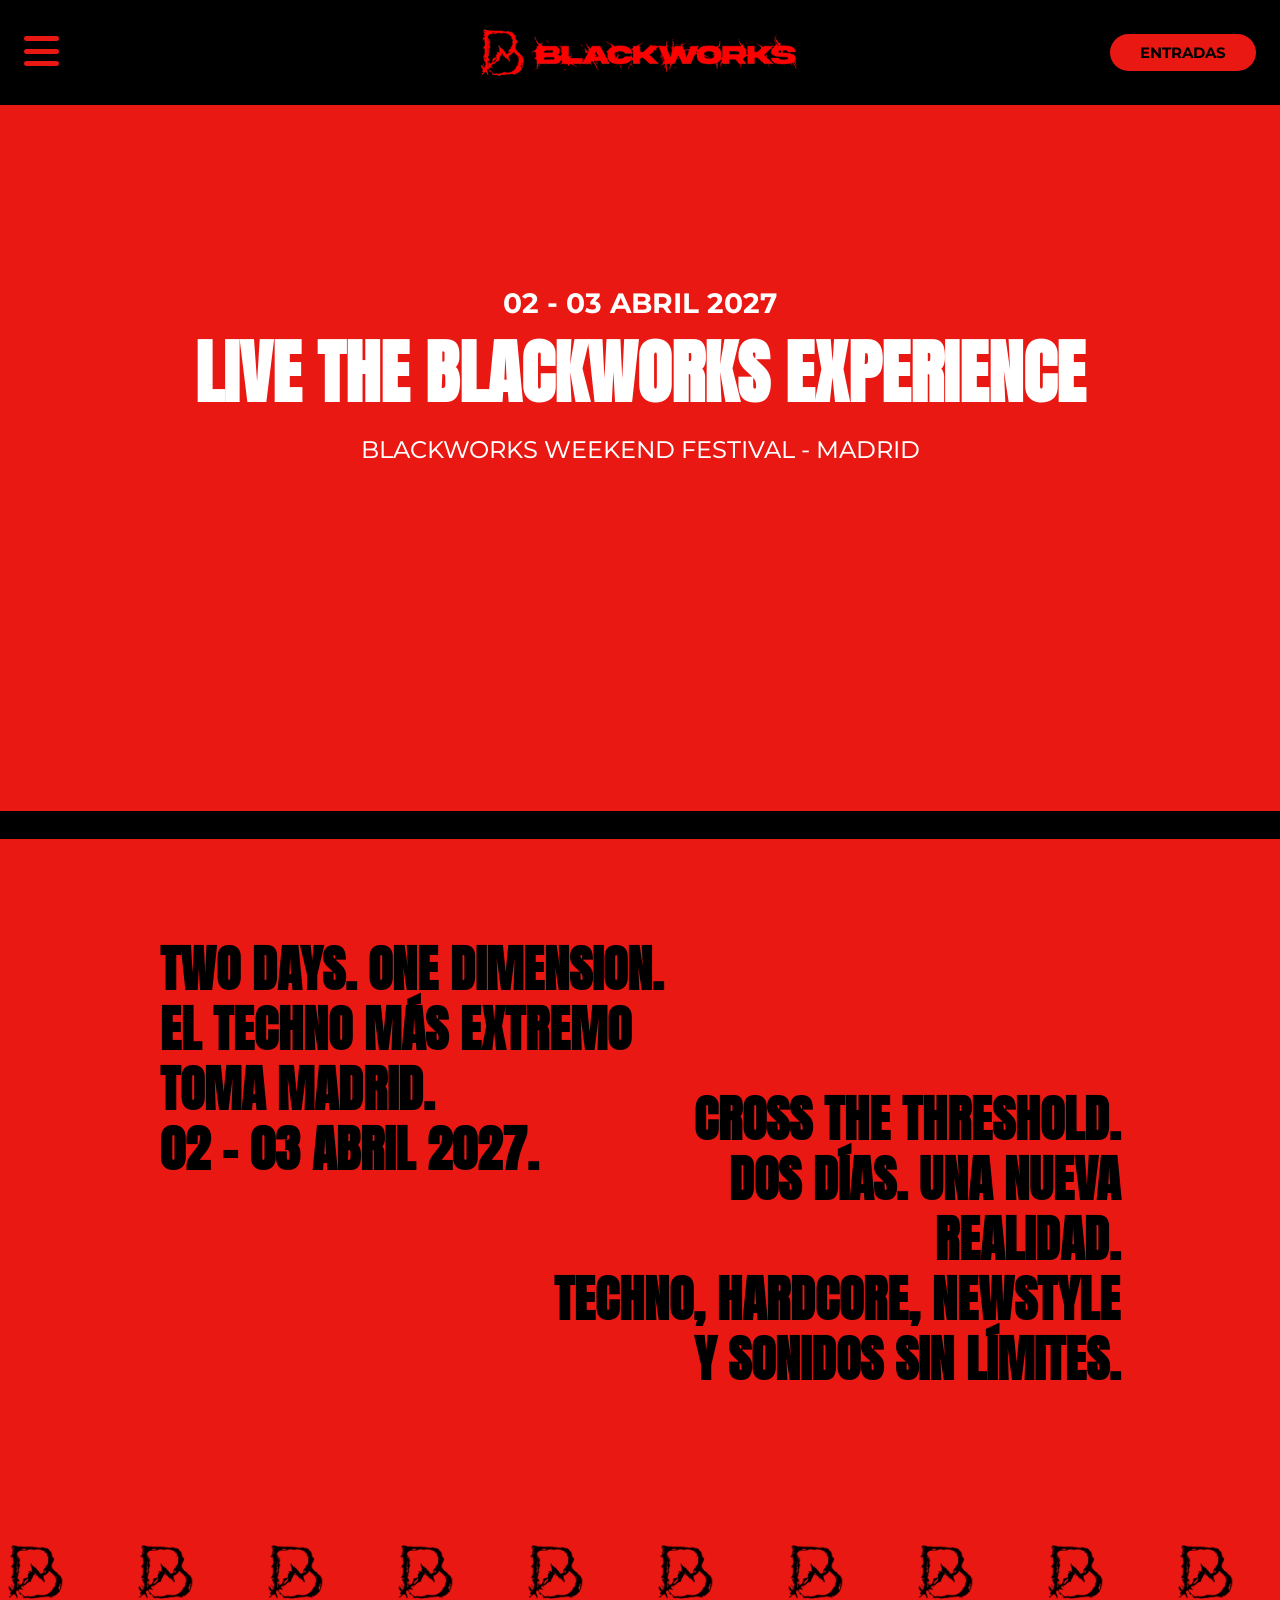
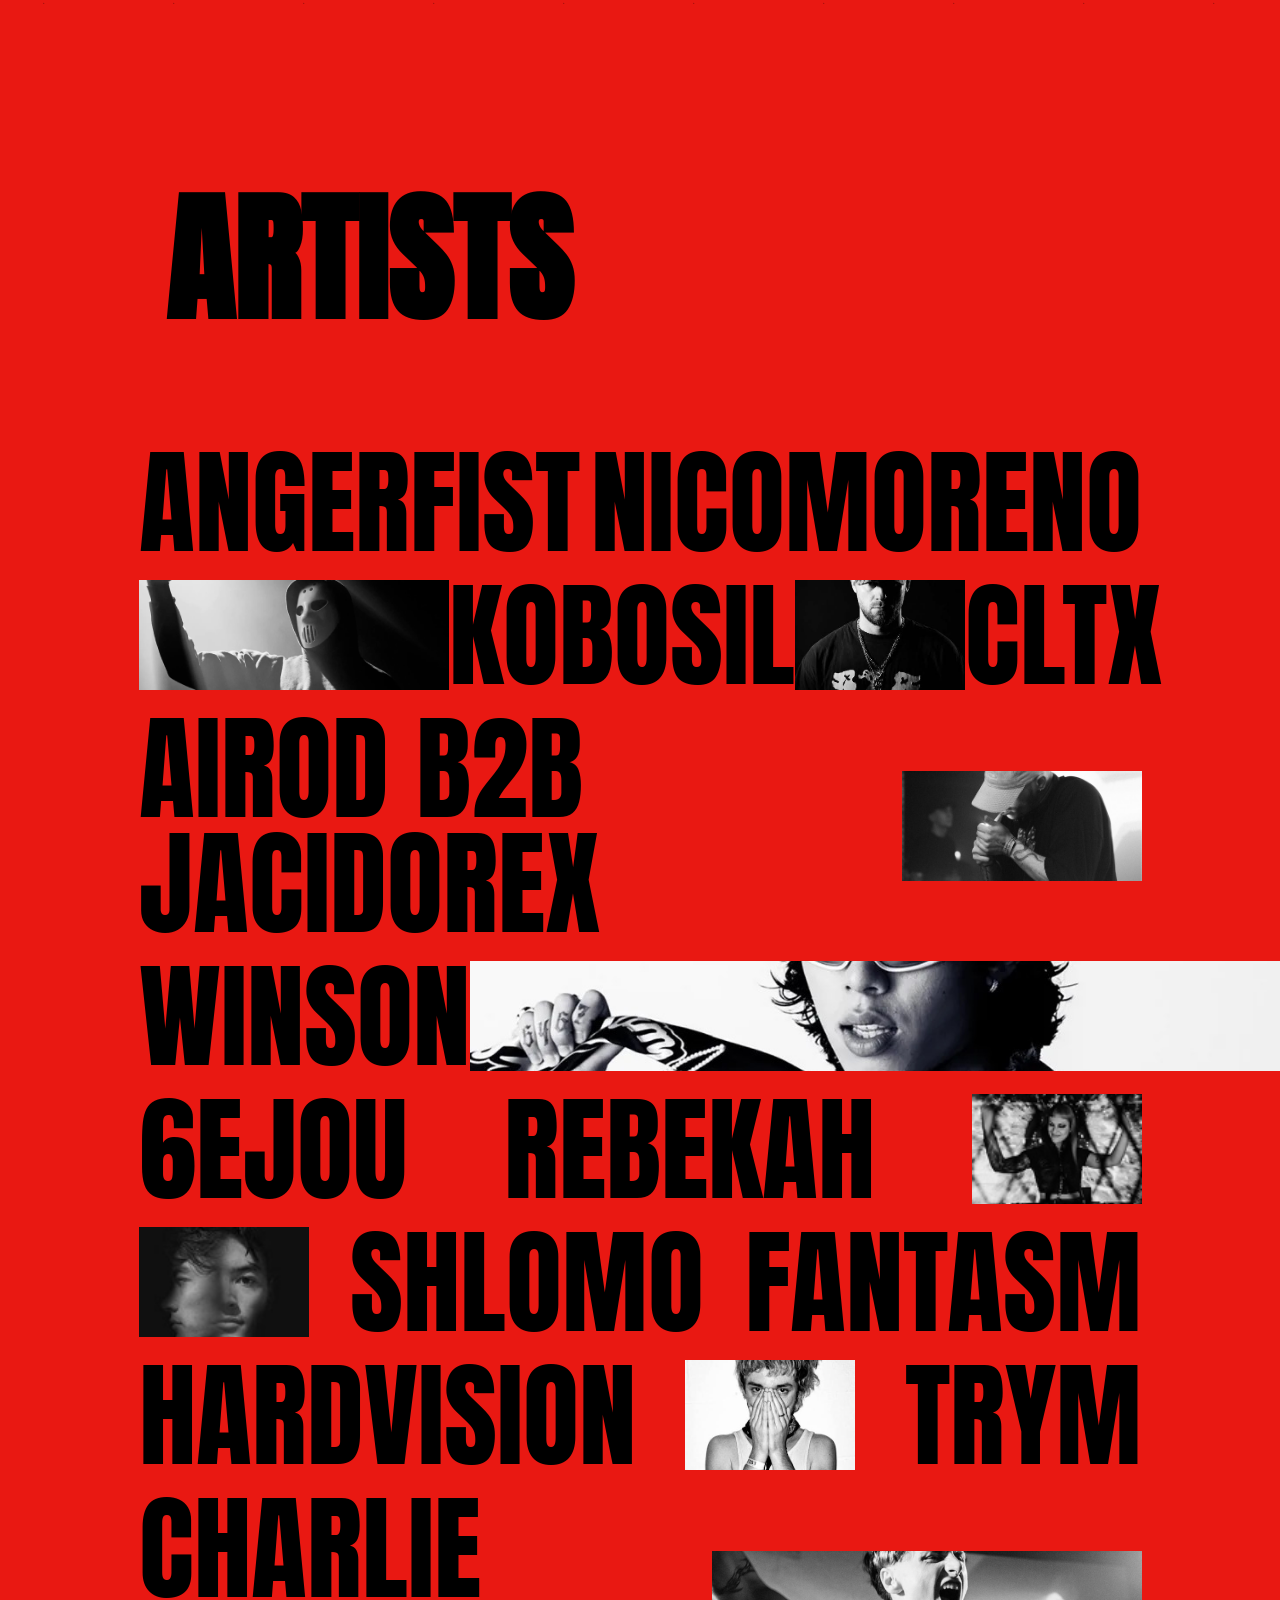
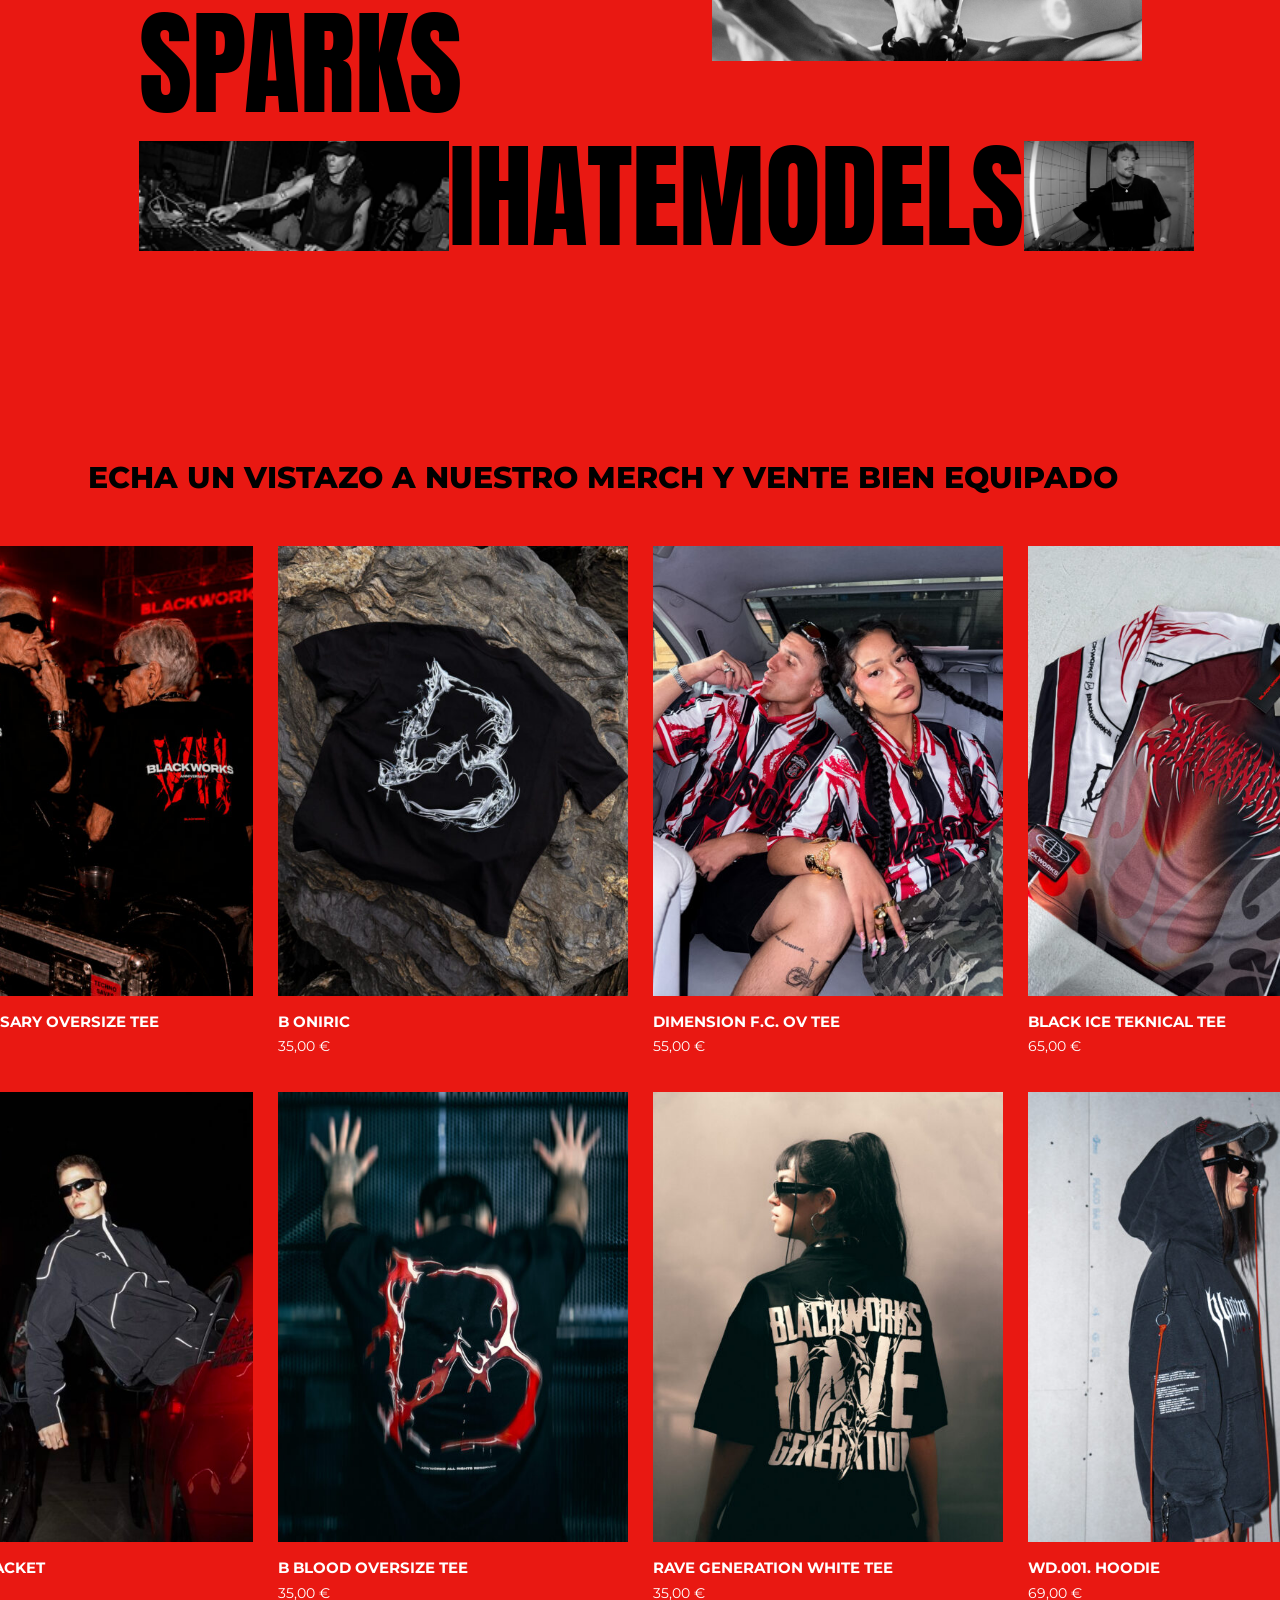
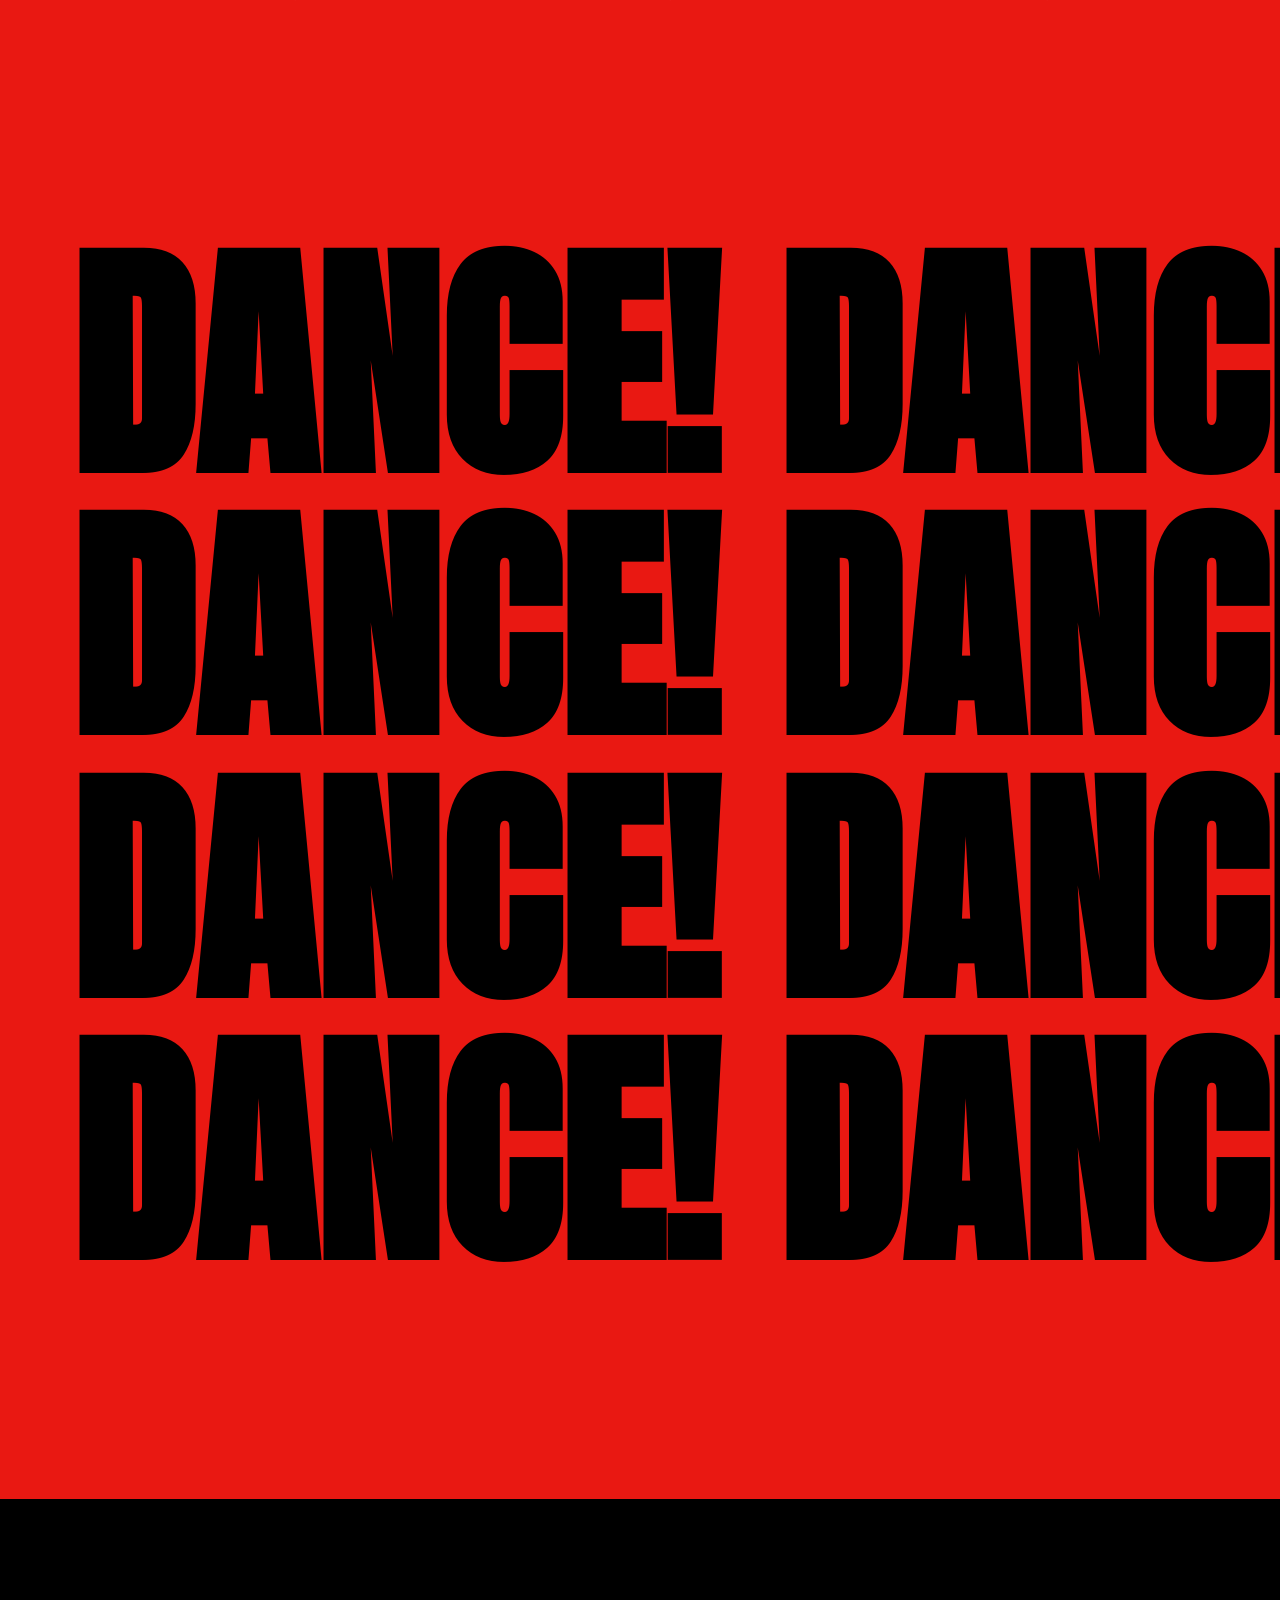
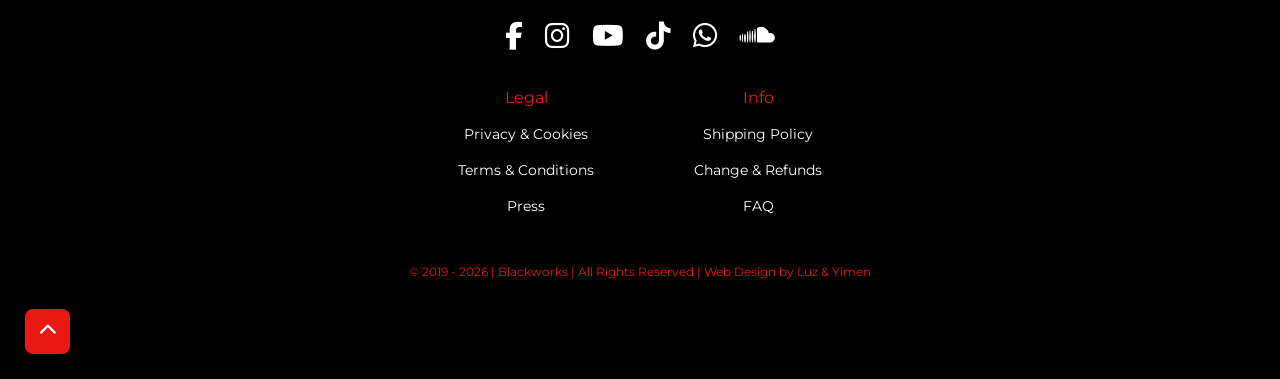
==== commit cca80db4: "terminado porfin" ====
--- a/index.html
+++ b/index.html
@@ -54,7 +54,7 @@
 
       <nav class="menuopciones">
         <a href="tickets.html">TICKETS</a>
-        <a href="#merch">MERCHANDISE</a>
+        <a href="index.html#merch">MERCHANDISE</a>
         <a href="https://blackworks.es/events/">MÁS EVENTOS</a>
         <a href="https://blackworks.es/about-us/">ABOUT</a>
       </nav>
@@ -317,6 +317,52 @@
       </div>
     </section>
 
-    <script src="javascript.js"></script>
   </body>
+
+    <footer class="footer">
+  <div class="footer-redes">
+    <a href="https://www.facebook.com/blackworksclub">
+      <i class="fa-brands fa-facebook-f"></i>
+    </a>
+    <a href="https://www.instagram.com/blackworksclub/">
+      <i class="fa-brands fa-instagram"></i>
+    </a>
+    <a href="https://www.youtube.com/c/BlackworksClub">
+      <i class="fa-brands fa-youtube"></i>
+    </a>
+    <a href="https://www.tiktok.com/@blackworksofficial">
+      <i class="fa-brands fa-tiktok"></i>
+    </a>
+    <a href="https://web.whatsapp.com">
+      <i class="fa-brands fa-whatsapp"></i>
+    </a>
+    <a href="https://soundcloud.com/blackworksclub">
+      <i class="fa-brands fa-soundcloud"></i>
+    </a>
+  </div>
+  <div class="footer-enlaces">
+    <div class="footer-columna">
+      <p>Legal</p>
+      <a href="https://blackworks.es/privacy-cookies-polices/">Privacy & Cookies</a>
+      <a href="https://blackworks.es/terms-and-conditions/">Terms & Conditions</a>
+      <a href="https://blackworks.es/#">Press</a>
+    </div>
+    <div class="footer-columna">
+      <p>Info</p>
+      <a href="https://blackworks.es/shipping-policy/">Shipping Policy</a>
+      <a href="https://blackworks.es/changes-refunds/">Change & Refunds</a>
+      <a href="https://blackworks.es/faq/">FAQ</a>
+    </div>
+  </div>
+  <p class="footer-copy">
+    © 2019 - 2026 | Blackworks | All Rights Reserved | Web Design by
+    <a href="#">Luz & Yimen</a>
+  </p>
+  <button class="volver-arriba" aria-label="Volver arriba">
+    <i class="fa-solid fa-chevron-up"></i>
+  </button>
+</footer>
+
+ <script src="javascript.js"></script>
+ 
 </html>
--- a/style.css
+++ b/style.css
@@ -266,12 +266,12 @@
 
 .info-texto:first-child {
   top: 100px;
-  left: 60px;
+  left: 160px;
 }
 
 .info-texto:last-child {
 
-  right: 60px;
+  right: 160px;
   bottom: 150px;
   text-align: right;
 }
@@ -316,53 +316,55 @@
 
 .artistas h2 {
   font-family: var(--secundary-font);
-  font-size: 180px;
+  font-size: 140px;
   margin-top: 80px;
   margin-bottom: 80px;
-  margin-left: 80px;
+  margin-left: 115px;
 }
 
 .artistas-lineup {
   display: flex;
   flex-direction: column;
   gap: 18px;
+  width: 85%;
+  margin: 0 auto;
 }
 
 .fila-artistas {
   display: flex;
   align-items: center;
   font-family: var(--secundary-font);
-  font-size: 150px;
+  font-size: 115px;
   line-height: 1;
   justify-content: space-between;
 }
 
 .fila-artistas img {
-  width: 220px;
-  height: 130px;
+  width: 170px;
+  height: 110px;
   object-fit: cover;
   flex-shrink: 0;
 }
 
 .fila-2 img:first-of-type {
-  width: 400px;
+  width: 310px;
 }
 
 .fila-3 img {
-  width: 300px;
+  width: 240px;
 }
 
 .fila-4 img {
-  width: 1050px;
+  width: 850px;
 }
 
 .fila-8 img {
-  width: 550px;
+  width: 430px;
   object-position: center 25%;
 }
 
 .fila-9 img:first-of-type {
-  width: 400px;
+  width: 310px;
 }
 
 
@@ -440,7 +442,77 @@
   text-align: center;
 }
 
-
+/* FOOTER */
+.footer {
+  background-color:var(--secondary-color);
+  height: 480px;
+  position: relative;
+  padding-top: 120px;
+}
+.footer-redes {
+  display: flex;
+  justify-content: center;
+  gap: 22px;
+}
+.footer-redes a {
+  color: white;
+  font-size: 28px;
+}
+.footer-redes a:hover {
+  color: var(--primary-color);
+}
+.footer-enlaces {
+  display: flex;
+  justify-content: center;
+  gap: 100px;
+  margin-top: 35px;
+}
+.footer-columna {
+  text-align: center;
+}
+.footer-columna p {
+  color: #ed1713;
+  margin: 0 0 18px;
+}
+.footer-columna a {
+  display: block;
+  color: white;
+  font-size: 14px;
+  margin-bottom: 18px;
+  text-decoration: none;
+}
+.footer-columna a:hover {
+  text-decoration: underline;
+}
+.footer-copy {
+  position: absolute;
+  bottom: 100px;
+  width: 100%;
+  text-align: center;
+  color: var(--primary-color);
+  font-size: 12px;
+  margin: 0;
+}
+.footer-copy a {
+  color: var(--primary-color);
+  text-decoration: none;
+}
+.footer-copy a:hover {
+  text-decoration: underline;
+}
+.volver-arriba {
+  position: absolute;
+  bottom: 25px;
+  left: 25px;
+  width: 45px;
+  height: 45px;
+  background-color: var(--primary-color);
+  border: none;
+  border-radius: 8px;
+  color:var(--white);
+  font-size: 18px;
+  cursor: pointer;
+}
 
 /* LUZZZZZZ */
 
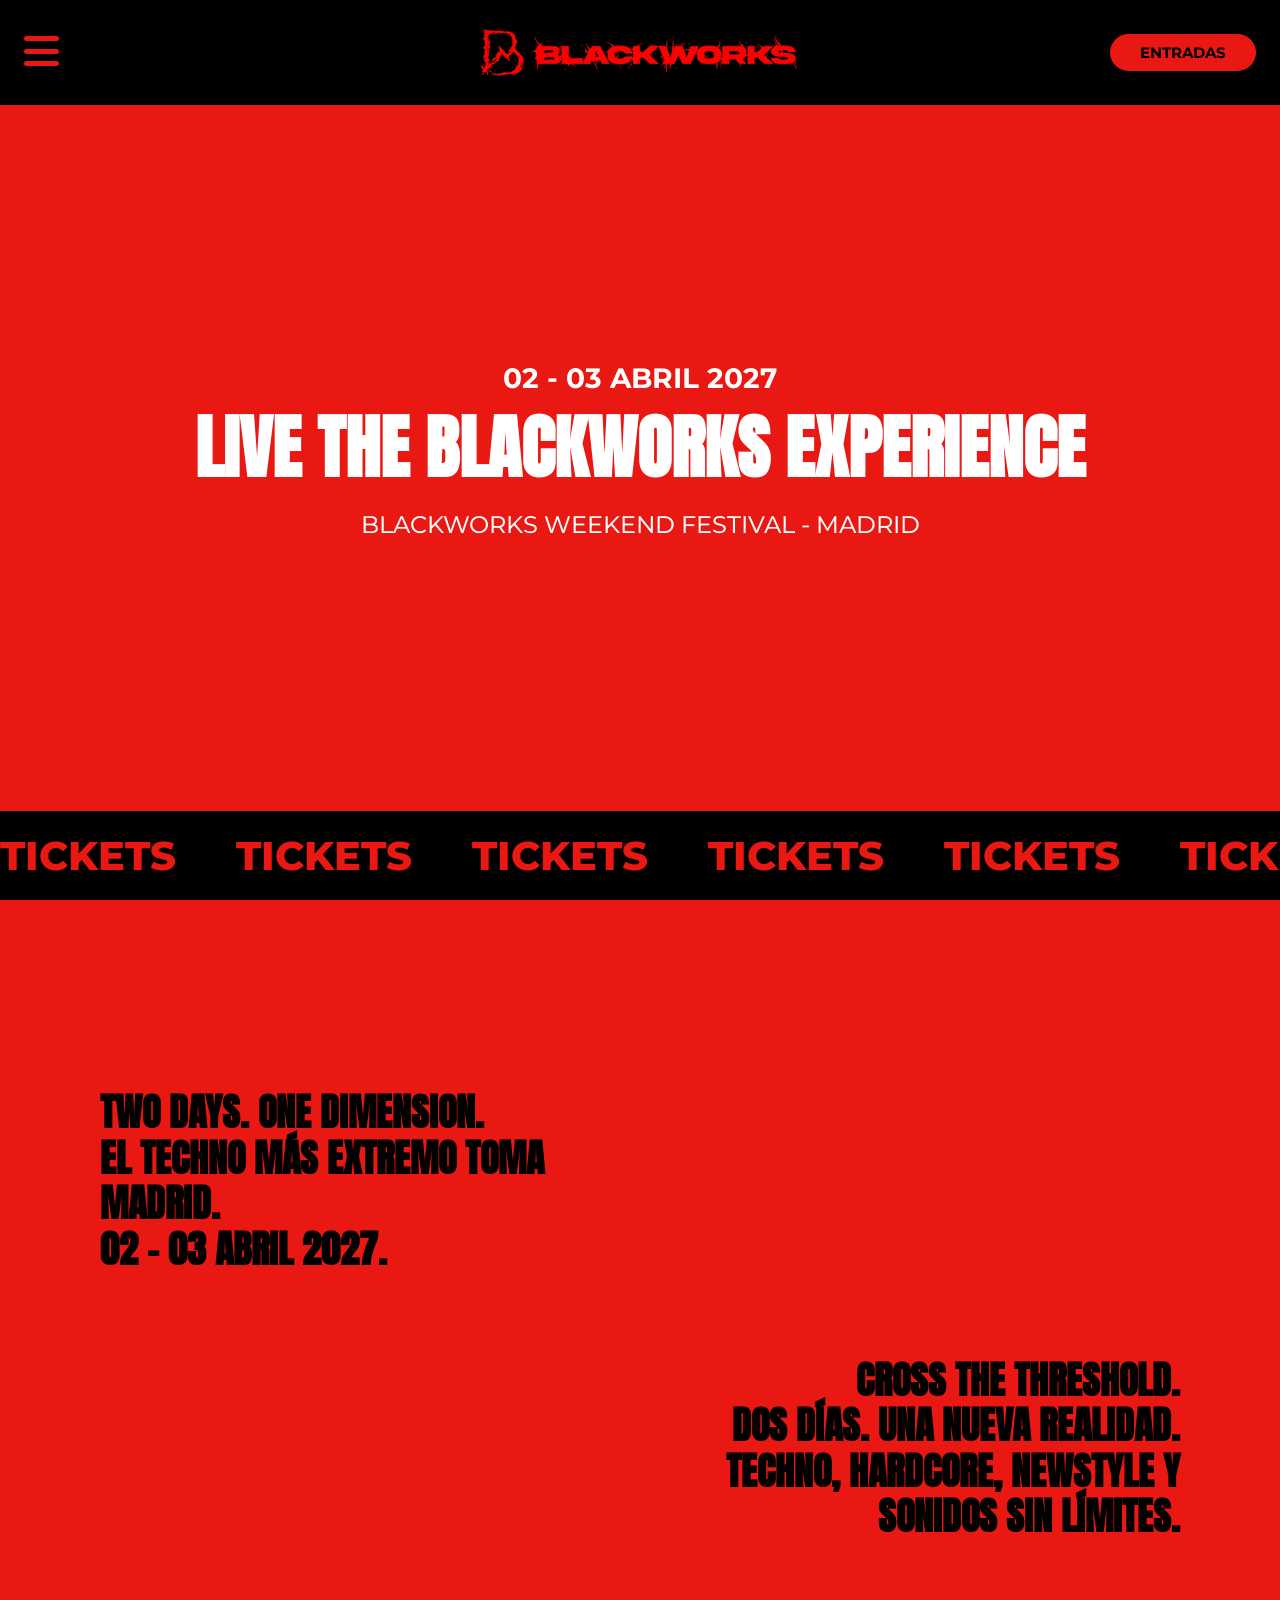
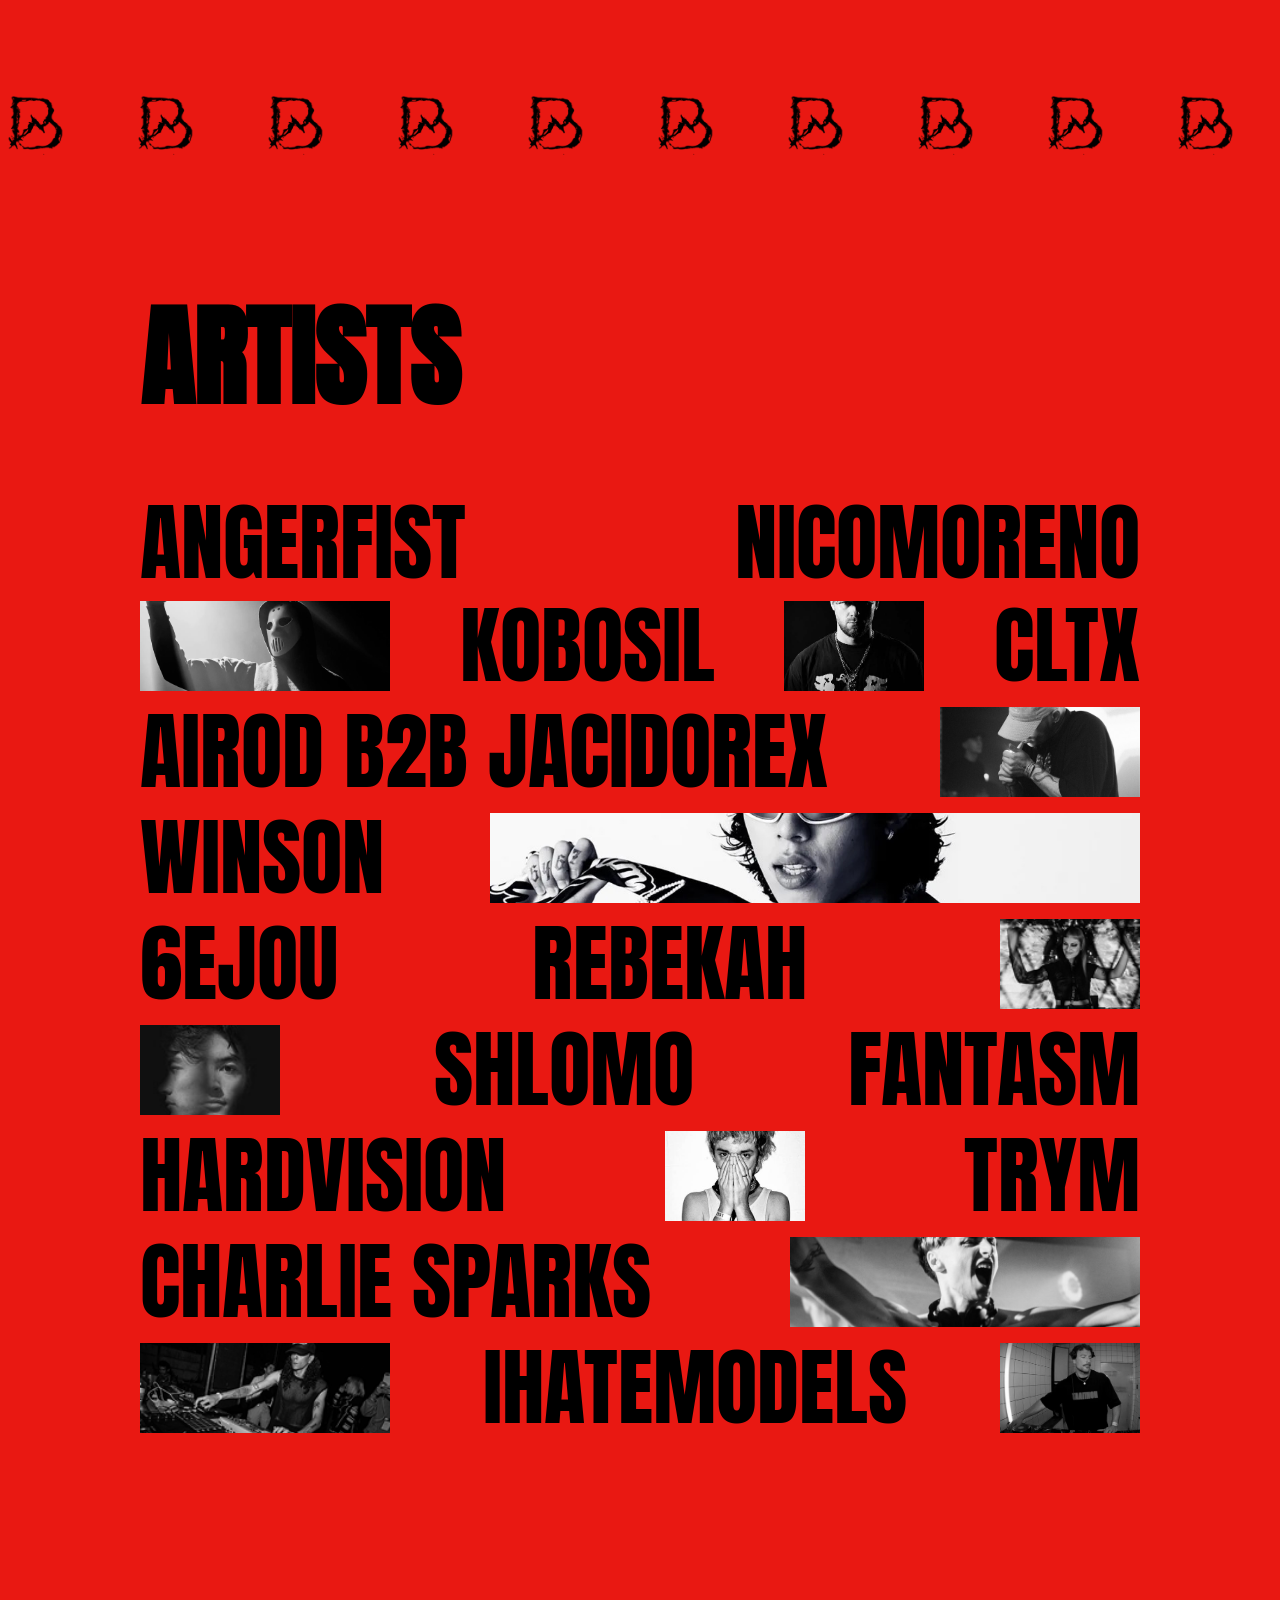
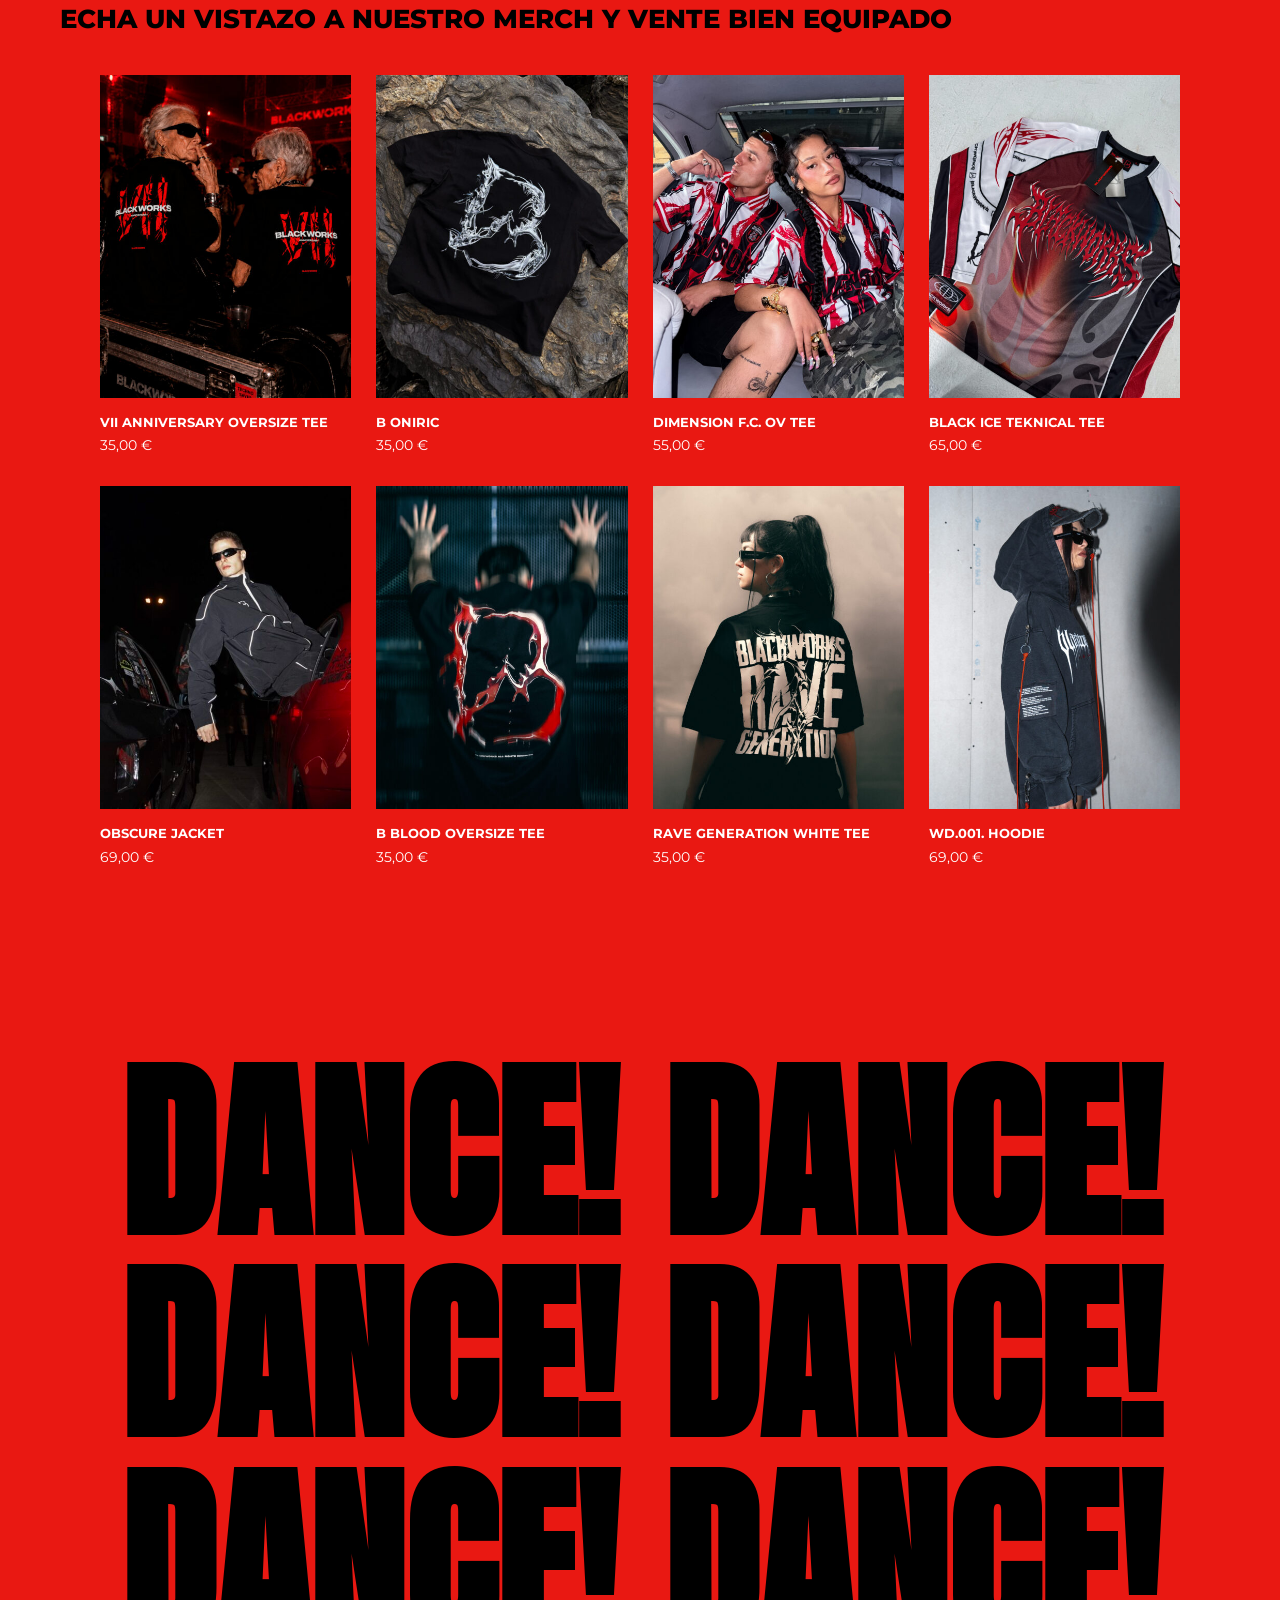
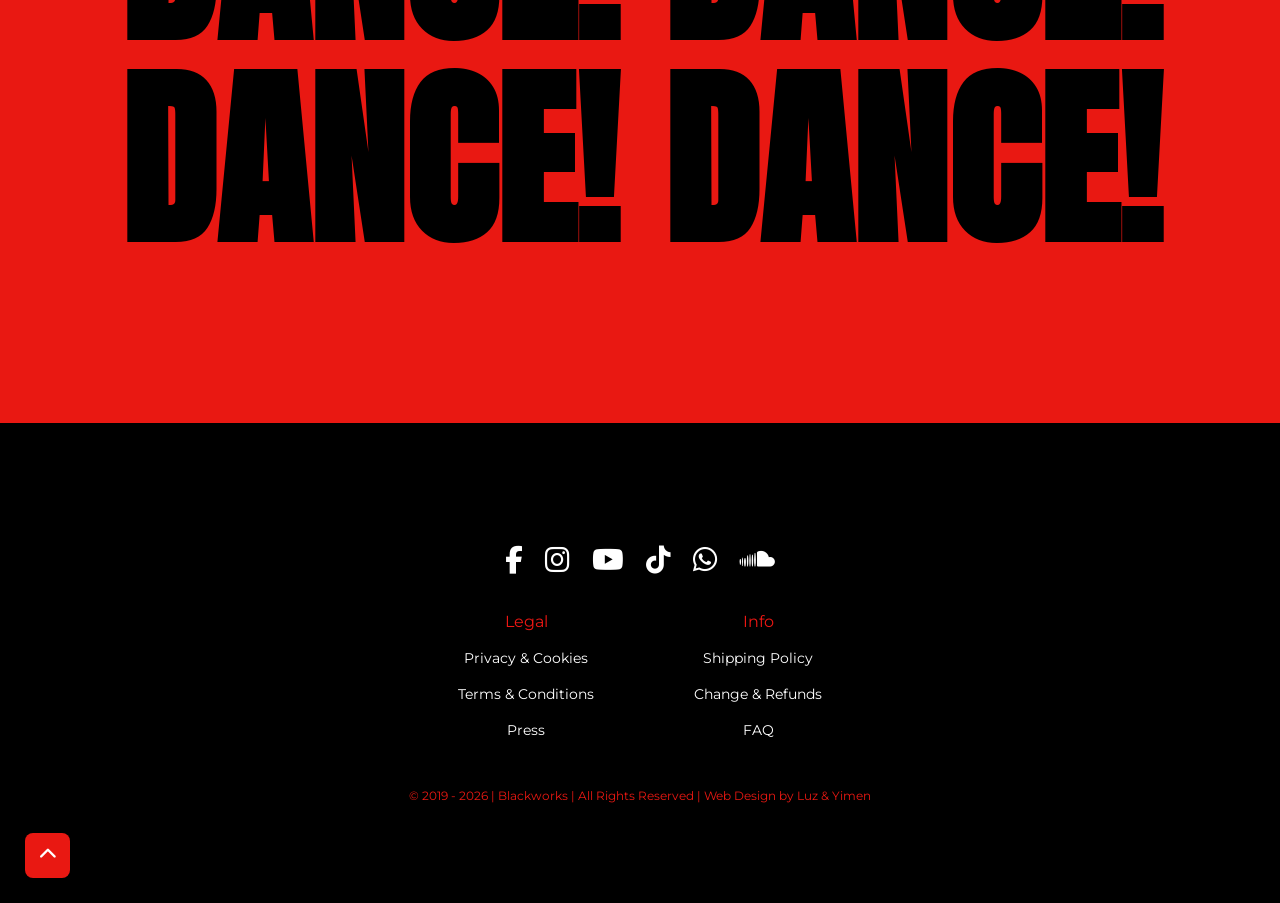
==== commit e9c1938e: "TERMINADO PORFIN ALELUYA SI QUE SIII" ====
--- a/index.html
+++ b/index.html
@@ -74,7 +74,8 @@
       </div>
     </section>
 
-    <section class="ticketscarrusel">
+  <section class="ticketscarrusel">
+  <a href="tickets.html">
   <div class="ticketscarrusel-texto">
 
     <div class="ticketscarrusel-grupo">
@@ -100,6 +101,7 @@
     </div>
 
   </div>
+  </a>
 </section>
 
     <section class="info">
@@ -363,6 +365,6 @@
   </button>
 </footer>
 
- <script src="javascript.js"></script>
+ <script src="js/javascript.js"></script>
  
 </html>
--- a/style.css
+++ b/style.css
@@ -51,6 +51,9 @@
   display: block;
   max-width: 100%;
 }
+.oculto {
+  display: none !important;
+}
 
 /* nav */
 
@@ -94,8 +97,13 @@
   font-size: 15px;
   padding: var(--padding-boton);
   border-radius: var(--radio-boton);
-}
-
+  transition: 0.2s;
+}
+
+.entradas:hover {
+  background-color: var(--secondary-color);
+  color: var(--primary-color);
+}
 
 /* DESPLEGABLE BURGER */
 .menuhamburguesa {
@@ -149,28 +157,24 @@
   font-size: 70px;
   color: var(--primary-color);
   margin-bottom: 18px;
-  
-  
 }
 
 .menuopciones a:hover {
   color: var(--white);
   transition: 0.2s;
-
 }
 
 /* HOME */
 
 .home {
-    padding-top: var(--nav-height);
-    position: relative;
-
+  height: 100vh;
+  position: relative;
 }
 
 .home video {
-    width: 100%;
-    height: 100%;
-    object-fit: cover;
+  width: 100%;
+  height: 100%;
+  object-fit: cover;
 }
 
 .home-texto {
@@ -207,10 +211,10 @@
   overflow: hidden;
   padding: 20px 0;
   position: absolute;
-bottom: 0;
-left: 0;
-width: 100%;
-  
+  bottom: 0;
+  left: 0;
+  width: 100%;
+  z-index: 10;
 }
 
 .ticketscarrusel-texto {
@@ -223,6 +227,11 @@
   display: flex;
   gap: 60px;
   padding-right: 60px;
+}
+
+.ticketscarrusel a {
+  color: inherit;
+  text-decoration: none;
 }
 
 @keyframes moverTickets {
@@ -270,7 +279,6 @@
 }
 
 .info-texto:last-child {
-
   right: 160px;
   bottom: 150px;
   text-align: right;
@@ -305,9 +313,7 @@
   flex-shrink: 0;
 }
 
-
 /* Lineup */
-
 
 .artistas {
   padding: 70px 50px 120px;
@@ -366,7 +372,6 @@
 .fila-9 img:first-of-type {
   width: 310px;
 }
-
 
 /* MERCH */
 
@@ -433,7 +438,7 @@
 
 .dance-texto p {
   font-family: var(--secundary-font);
-  font-size: 250px;
+  font-size: 200px;
   font-weight: 900;
   line-height: 0.95;
   color: var(--black);
@@ -514,8 +519,685 @@
   cursor: pointer;
 }
 
+
+
+
+/* MEDIAQUERIES RESOPONSIVE pantallamedia */
+
+@media (min-width: 1101px) and (max-width: 1500px) {
+
+
+  /* INFO */
+
+.info-texto {
+  width: 40%;
+}
+
+.info-texto p {
+  font-size: 38px;
+}
+
+.info-texto:first-child {
+  left: 100px;
+}
+
+.info-texto:last-child {
+  right: 100px;
+}
+
+
+/* ARTISTS */
+
+.artistas {
+  padding: 60px 40px 100px;
+  min-height: 1200px;
+}
+
+.artistas h2 {
+  font-size: 110px;
+  margin-top: 60px;
+  margin-bottom: 60px;
+  width: 90%;
+  max-width: 1000px;
+  margin-left: auto;
+  margin-right: auto;
+}
+
+.artistas-lineup {
+  width: 90%;
+  max-width: 1000px;
+  margin: 0 auto;
+  gap: 16px;
+}
+
+.fila-artistas {
+  font-size: 85px;
+}
+
+.fila-artistas img {
+  width: 140px;
+  height: 90px;
+}
+
+.fila-2 img:first-of-type {
+  width: 250px;
+}
+
+.fila-3 img {
+  width: 200px;
+}
+
+.fila-4 img {
+  width: 650px;
+}
+
+.fila-8 img {
+  width: 350px;
+}
+
+.fila-9 img:first-of-type {
+  width: 250px;
+}
+
+/* MERCH */
+
+.merch {
+  padding: 70px 40px 45px;
+}
+
+.merch-titulo {
+  font-size: 26px;
+  margin-left: 20px;
+  margin-bottom: 40px;
+}
+
+.merch-galeria {
+  width: 90%;
+  margin: 0 auto;
+  grid-template-columns: repeat(4, 1fr);
+  column-gap: 25px;
+  row-gap: 30px;
+}
+
+.merch-img {
+  width: 100%;
+  height: auto;
+  aspect-ratio: 350 / 450;
+}
+
+.merch-caja figcaption {
+  font-size: 13px;
+}
+
+/* DANCE */
+
+.dance {
+  padding: 150px 40px;
+}
+
+.dance-texto p {
+  font-size: 15vw;
+  margin-bottom: 20px;
+}
+
+}
+
+/* Tablet */
+
+@media (min-width: 600px) and (max-width: 1100px) {
+
+
+/* NAVBAR */
+
+.navbar {
+  padding: 0 18px;
+}
+
+.menu {
+  font-size: 4.3vw;
+}
+
+.logo img {
+  width: 35vw;
+}
+
+.entradas {
+  font-size: 1.9vw;
+  padding: 8px 29px;
+}
+
+/* MENU HAMBURGUESA */
+
+.menu-cerrar {
+  left: 18px;
+  top: 25px;
+  font-size: 4.8vw;
+}
+
+.menu-logo {
+  top: 18px;
+}
+
+.menu-logo img {
+  width: 36vw;
+  max-width: 320px;
+}
+
+.menuopciones {
+  margin-left: 18px;
+  margin-top: 30px;
+}
+
+.menuopciones a {
+  font-size: 8.5vw;
+  margin-bottom: 20px;
+}
+
+  /* HOME */
+
+  .home-texto p:first-child {
+    font-size: 22px;
+  }
+
+  .home-texto h1 {
+    font-size: 55px;
+  }
+
+  .home-texto p:last-child {
+    font-size: 18px;
+  }
+
+/* carruselTICKETS */
+
+.ticketscarrusel {
+  padding: 15px 0;
+}
+
+.ticketscarrusel-grupo {
+  gap: 40px;
+  padding-right: 40px;
+}
+
+.ticketscarrusel-texto span {
+  font-size: 5cqh;
+}
+
+/* INFO */
+
+.info {
+  height: 550px;
+  padding: 30px 40px;
+}
+
+.info-texto {
+  width: 42%;
+}
+
+.info-texto p {
+  font-size: 4.2vw;
+}
+
+.info-texto:first-child {
+  top: 80px;
+  left: 60px;
+}
+
+.info-texto:last-child {
+  right: 60px;
+  bottom: 100px;
+}
+
+/* CARRUSEL LOGOS */
+
+.logo-grupo {
+  gap: 40px;
+  margin-right: 40px;
+}
+
+.logo-tira img {
+  width: 5.5vw;
+  max-width: 60px;
+}
+
+/* ARTISTS */
+
+.artistas {
+  padding: 50px 25px 80px;
+  min-height: 950px;
+}
+
+.artistas h2 {
+  font-size: 10vw;
+  margin-top: 45px;
+  margin-bottom: 45px;
+  width: 90%;
+  max-width: 850px;
+  margin-left: auto;
+  margin-right: auto;
+}
+
+.artistas-lineup {
+  width: 90%;
+  max-width: 850px;
+  gap: 12px;
+}
+
+.fila-artistas {
+  font-size: 6.8vw;
+}
+
+.fila-artistas img {
+  width: 90px;
+  height: 65px;
+}
+
+.fila-2 img:first-of-type {
+  width: 170px;
+}
+
+.fila-3 img {
+  width: 140px;
+}
+
+.fila-4 img {
+  width: 55vw;
+  max-width: 450px;
+}
+
+.fila-8 img {
+  width: 40vw;
+  max-width: 250px;
+}
+
+.fila-9 img:first-of-type {
+  width: 170px;
+}
+
+/* MERCH */
+
+.merch {
+  padding: 60px 30px 40px;
+}
+
+.merch-titulo {
+  font-size: 2.5vw;
+  margin-left: 20px;
+  margin-bottom: 35px;
+}
+
+.merch-galeria {
+  width: 90%;
+  margin: 0 auto;
+  grid-template-columns: repeat(4, 1fr);
+  column-gap: 20px;
+  row-gap: 30px;
+}
+
+.merch-img {
+  width: 100%;
+  height: auto;
+  aspect-ratio: 350 / 450;
+}
+
+.merch-caja figcaption {
+  font-size: 1.3vw;
+  margin-top: 10px;
+}
+
+.merch-caja figcaption + figcaption {
+  font-size: 1.2vw;
+  margin-top: 3px;
+}
+
+/* DANCE */
+
+.dance {
+  padding: 120px 30px;
+}
+
+.dance-texto p {
+  font-size: 12vw;
+  margin-bottom: 15px;
+}
+
+/* FOOTER */
+
+.footer {
+  height: 350px;
+  padding-top: 70px;
+}
+
+.footer-redes {
+  gap: 16px;
+}
+
+.footer-redes a {
+  font-size: 20px;
+}
+
+.footer-enlaces {
+  gap: 60px;
+  margin-top: 22px;
+}
+
+.footer-columna p {
+  margin-bottom: 10px;
+  font-size: 13px;
+}
+
+.footer-columna a {
+  font-size: 11px;
+  margin-bottom: 10px;
+}
+
+.footer-copy {
+  bottom: 65px;
+  font-size: 9px;
+}
+
+.volver-arriba {
+  bottom: 18px;
+  left: 18px;
+  width: 35px;
+  height: 35px;
+  font-size: 14px;
+}
+
+}
+
+/* movil */
+@media (max-width: 599px) {
+
+  /* HOME */
+
+  .home-texto p:first-child {
+    font-size: 16px;
+  }
+
+  .home-texto h1 {
+    font-size: 33px;
+  }
+
+  .home-texto p:last-child {
+    font-size: 14px;
+  }
+
+
+  /* NAVBAR */
+
+  .navbar {
+    padding: 0 12px;
+  }
+
+  .menu {
+    margin-left: 10px;
+    font-size: 30px;
+  }
+
+  .logo img {
+    width: 45vw;
+    max-width: 210px;
+  }
+
+  .entradas {
+    display: none
+  }
+
+  /* MENU HAMBURGUESA */
+
+.menu-cerrar {
+  left: 12px;
+  top: 20px;
+  font-size: 30px;
+}
+
+.menu-logo {
+  top: 37px;
+}
+
+.menu-logo img {
+  width: 45vw;
+  max-width: 230px;
+}
+
+.menuopciones {
+  margin-left: 12px;
+  margin-top: 25px;
+}
+
+.menuopciones a {
+  font-size: 12vw;
+  margin-bottom: 16px;
+}
+
+  /* CARRUSEL TICKETS */
+
+.ticketscarrusel {
+  padding: 10px 0;
+}
+
+.ticketscarrusel-grupo {
+  gap: 25px;
+  padding-right: 25px;
+}
+
+.ticketscarrusel-texto span {
+  font-size: 8vw;
+}
+
+/* INFO */
+
+.info {
+  height: auto;
+  padding: 60px 30px 70px;
+  margin-top: 5px;
+}
+
+.info-texto {
+  position: static;
+  width: 100%;
+}
+
+.info-texto p {
+  font-size: 8vw;
+}
+
+.info-texto:first-child {
+  margin-bottom: 60px;
+}
+
+.info-texto:last-child {
+  text-align: left;
+}
+
+/* CARRUSEL LOGOS */
+
+.logo-grupo {
+  gap: 25px;
+  margin-right: 25px;
+}
+
+.logo-tira img {
+  width: 15vw;
+  max-width: 45px;
+}
+
+
+/* ARTISTS */
+
+.artistas {
+  padding: 40px 15px 70px;
+  min-height: auto;
+}
+
+.artistas h2 {
+  font-size: 18vw;
+  margin-top: 30px;
+  margin-bottom: 40px;
+  margin-left: 0;
+  text-align: center;
+}
+
+.artistas-lineup {
+  width: 100%;
+  margin: 0 auto;
+  display: grid;
+  grid-template-columns: minmax(0, 1fr) minmax(0, 1fr);
+  gap: 14px 0;
+}
+
+.fila-artistas {
+  display: contents;
+}
+
+.fila-artistas span,
+.fila-artistas img {
+  align-self: center;
+  justify-self: center;
+}
+
+.fila-artistas span {
+  font-size: 10vw;
+  line-height: 1;
+  text-align: center;
+  min-width: 0;
+}
+
+.fila-artistas img {
+  width: 28vw;
+  max-width: 160px;
+  height: auto;
+  aspect-ratio: 1.7 / 1;
+  object-fit: cover;
+}
+
+.fila-1 span:first-child {
+  margin-right: 10px;
+}
+
+.fila-1 span:nth-child(2) {
+  margin-right: 15px;
+}
+
+.fila-9 span {
+  margin-left: 40px;
+}
+
+.fila-9 img:last-child {
+  transform: translateX(13px);
+}
+
+.fila-8 img {
+  width: 160px;
+  height: 94px;
+  object-fit: cover;
+}
+
+.fila-3 img {
+  width: 160px;
+  height: 94px;
+  object-fit: cover;
+}
+
+
+/* MERCH */
+
+.merch {
+  padding: 50px 15px 35px;
+}
+
+.merch-titulo {
+  font-size: 5vw;
+  margin-left: 5px;
+  margin-bottom: 30px;
+}
+
+.merch-galeria {
+  width: 100%;
+  grid-template-columns: repeat(2, 1fr);
+  column-gap: 12px;
+  row-gap: 25px;
+}
+
+.merch-img {
+  width: 100%;
+  height: auto;
+  aspect-ratio: 350 / 450;
+}
+
+.merch-caja figcaption {
+  font-size: 2.8vw;
+  margin-top: 8px;
+}
+
+.merch-caja figcaption + figcaption {
+  font-size: 2.6vw;
+  margin-top: 2px;
+}
+
+/* DANCE */
+
+.dance {
+  padding: 25px 15px 50px;
+}
+
+
+.dance-texto p {
+  font-size: 13vw;
+  margin-bottom: 10px;
+}
+
+
+
+/* FOOTER */
+
+.footer {
+  height: 280px;
+  padding-top: 50px;
+}
+
+.footer-redes {
+  gap: 2.5vw;
+}
+
+.footer-redes a {
+  font-size: 4vw;
+}
+
+.footer-enlaces {
+  gap: 8vw;
+  margin-top: 18px;
+}
+
+.footer-columna p {
+  margin-bottom: 7px;
+  font-size: 2.7vw;
+}
+
+.footer-columna a {
+  font-size: 2.2vw;
+  margin-bottom: 7px;
+}
+
+.footer-copy {
+  bottom: 80px;
+  font-size: 1.8vw;
+}
+
+.volver-arriba {
+  bottom: 13px;
+  left: 13px;
+  width: 30px;
+  height: 30px;
+  font-size: 11px;
+}
+}
+
+
+
+
+
 /* LUZZZZZZ */
-
 
 .btn-add,
 .descargapdf {
@@ -569,11 +1251,26 @@
 }
 
 /* nav de guia de pasos en la compra  */
+
 .steps {
+  position: fixed;
+  /* top: var(--nav-height); */
+  display: flex;
   display: flex;
   justify-content: space-between;
+  justify-content: space-between;
+  left: 0;
+  right: 0;
+  z-index: 900;
+  display: flex;
+  gap: 12px;
   gap: 12px;
   padding: calc(var(--nav-height) + 24px) 50px 24px;
+  padding: calc(var(--nav-height) + 24px) 50px 24px;
+  background: var(
+    --primary-color
+  ); /* /* revisar despues de js pq da problemas */
+  /* position: sticky; */
   /* position: sticky; */
 }
 
@@ -590,6 +1287,21 @@
   text-transform: uppercase;
   white-space: nowrap;
 }
+body.fase-2 {
+  background: var(--white);
+}
+body.fase-2 .steps {
+  background: var(--white);
+}
+/* body.tickets.fase-3 {
+  padding-top: var(--nav-height);
+  padding-bottom: 0;
+  background: var(--ticketblue); */
+/* } */
+body.fase-3 .steps {
+  background: transparent; /* flotan sobre la imagen */
+  padding: 16px 24px;
+}
 
 /* paso actual: contorno negro y fondo rojo */
 .step.is-active {
@@ -610,7 +1322,7 @@
   margin-left: 40px;
 }
 
-.tickets {
+.ticketslista {
   list-style: none;
   display: grid;
   gap: 50px; /* espacio entre cada ticket */
@@ -770,11 +1482,29 @@
 }
 
 /* formulario */
+.error-form {
+  color: var(--primary-color);
+  font-size: 0.8rem;
+  font-weight: 800;
+  min-height: 1.2em;
+}
+#fase1 select {
+  width: 100%;
+  height: 42px;
+  padding: 0 14px;
+  border: 1px solid #000;
+  border-radius: 8px;
+  background: #fff;
+  font-family: var(--primary-font);
+  font-size: 0.75rem;
+  
+}
+
 #fase1 {
   background-color: var(--white);
   padding: 24px;
   margin-top: 20px;
-  height: 100vh;
+  height: calc(100dvh - var(--nav-height));
 }
 #fase1 .formulario {
   display: grid;
@@ -843,127 +1573,32 @@
   outline-offset: 2px;
 }
 
-/* compra realizada */
-/* body.tickets.fase-3 {
-  padding-bottom: 0;
-  background: var(--ticketblue, #4b5a85);
-}
-#fase2,
-#fase2 .tarjeta {
-  padding: 0;
-  margin: 0;
-  max-width: none;
-  width: 100%;
-}
-/* #fase2 {
-  background-color: var(--ticketblue);
-  padding: 24px;
-  margin-top: 20px;
-  min-height: 100vh;
-  }
-
----------- TARJETA ----------
-#fase2 .tarjeta {
-  display: grid;
-  grid-template-columns: 1fr auto;
-  grid-template-areas:
-    "imagen imagen"
-    "gracias codigo"
-    "texto   codigo";
-  column-gap: 40px;
-  background: var(--ticketblue, #4b5a85);
-  color: #000;
-  width: 100%;
-  height: 100vh;
-} */
-
-/* ---------- IMAGEN ---------- */
-/* #fase2 .imagenfinal {
-  grid-area: imagen;
-  height: 50%;
-}
-
-#fase2 .imagenfinal img {
-  display: block;
-  width: 100%;
-  height: auto;
-} */
-
-/* ---------- TEXTO ---------- */
-/* #fase2 .gracias {
-  grid-area: gracias;
-  align-self: start;
-  padding: 50px 0 20px 56px;
-}
-
-#fase2 .gracias h1 {
-  font-size: 4.5rem;
+#fase1 .btn-confirmar {
+  justify-self: start;
+  border: 0;
+  border-radius: 10px;
+  padding: 10px 24px;
+  background: var(--primary-color);
+  color: var(--secondary-color);
+  font-family: var(--primary-font);
+  font-size: 0.85rem;
   font-weight: 800;
-  text-transform: uppercase;
-  line-height: 1.1;
-  margin-bottom: 12px;
-}
-
-#fase2 .gracias p {
-  max-width: 600px;
-  font-size: 1.5rem;
-  font-weight: 700;
-  line-height: 1.4;
-}
-
-#fase2 .textofinal {
-  grid-area: texto;
-  padding: 16px 0 40px 56px;
-  font-size: 0.85rem;
-  font-weight: 600;
-  line-height: 1.5;
-}
-
-#fase2 .textofinal h3 {
-  font-size: 1rem;
-  font-weight: 800;
-  text-transform: uppercase;
-} */
-
-/* ---------- QR + DESCARGAR ---------- */
-/* #fase2 .codigo {
-  grid-area: codigo;
-  align-self: center;
-  display: flex;
-  flex-direction: column;
-  align-items: center;
-  gap: 8px;
-  padding: 0x 56px 40px 0;
-}
-
-#fase2 .codigo img {
-  width: clamp(140px, 18vw, 260px);  /* para q no desvorde en movil */
-/* height: auto;
-  background: #fff;
-} */
-
-/* .descargapdf ya hereda el estilo de botón compartido;
-   aquí lo dejo como enlace de texto blanco, como en el diseño */
-/* #fase2 .descargapdf {
-  background: transparent;
-  color: #fff;
-  padding: 4px 0;
-  font-size: 0.7rem;
-}
-
-#fase2 .descargapdf:hover {
-  text-decoration: underline;
-}
-
-#fase2 .descargapdf:focus-visible {
-  outline: 3px solid #fff;
+  cursor: pointer;
+  transition:
+    background-color 0.25s,
+    color 0.25s;
+}
+
+#fase1 .btn-confirmar:hover {
+  background: var(--secondary-color);
+  color: var(--primary-color);
+}
+
+#fase1 .btn-confirmar:focus-visible {
+  outline: 3px solid var(--ticketred);
   outline-offset: 2px;
-} */
-*/
-
-/* cambio cambio cambio */
-
-/* ===== FASE 3: CONFIRMACIÓN ===== */
+}
+
 body.tickets.fase-3 {
   padding-bottom: 0;
   background: var(--ticketblue, #4b5a85);
@@ -1056,3 +1691,82 @@
   font-size: 0.75rem;
   padding: 4px 0;
 }
+
+ /* barra de atras y siguiente............. */
+/* hueco para que la barra fija no tape el contenido */
+body.fase-1,
+body.fase-2 {
+  calc(var(--nav-height) + 74px);
+}
+.navegacion {
+  position: fixed;
+  left: 0;
+  right: 0;
+  bottom: 0;
+  z-index: 900;
+  display: flex;
+  justify-content: space-between;
+  align-items: center;
+  gap: 12px;
+  padding: 16px 50px;
+  padding-bottom: calc(16px + env(safe-area-inset-bottom, 0px));
+  background: transparent;
+  border: 0;
+  pointer-events: none; /* para q no interfiera con el foco de los botones */
+}
+.navegacion .boton {
+  pointer-events: auto;
+  /* /* para q los botones reciban clicks */
+}
+.boton {
+  min-width: 140px;
+  padding: var(--padding-boton);
+  border-radius: var(--radio-boton);
+  font-family: var(--primary-font);
+  font-size: 0.85rem;
+  font-weight: 800;
+  text-transform: uppercase;
+  cursor: pointer;
+  transition:
+    background-color 0.25s,
+    color 0.25s,
+    opacity 0.25s;
+}
+#anterior {
+  background: var(--white);
+  color: var(--secondary-color);
+  border: 3px solid var(--secondary-color);
+}
+#anterior:hover {
+  background: var(--secondary-color);
+  color: var(--primary-color);
+}
+#siguiente {
+  margin-left: auto; /* a la derecha aunque Atrás esté oculto */
+  background: var(--secondary-color);
+  color: var(--primary-color);
+  border: 3px solid var(--secondary-color);
+}
+#siguiente:hover:not(:disabled) {
+  background: var(--white);
+  border-color: var(--white);
+}
+body.fase-2 #siguiente {
+  background: var(--primary-color);
+  color: var(--secondary-color);
+  border-color: var(--primary-color);
+}
+body.fase-2 #siguiente:hover {
+  background: var(--secondary-color);
+  color: var(--primary-color);
+  border-color: var(--secondary-color);
+}
+/* ---------- Estados ---------- */
+.boton:disabled {
+  opacity: 0.4;
+  cursor: not-allowed;
+}
+.boton:focus-visible {
+  outline: 3px solid var(--ticketblue);
+  outline-offset: 2px;
+}
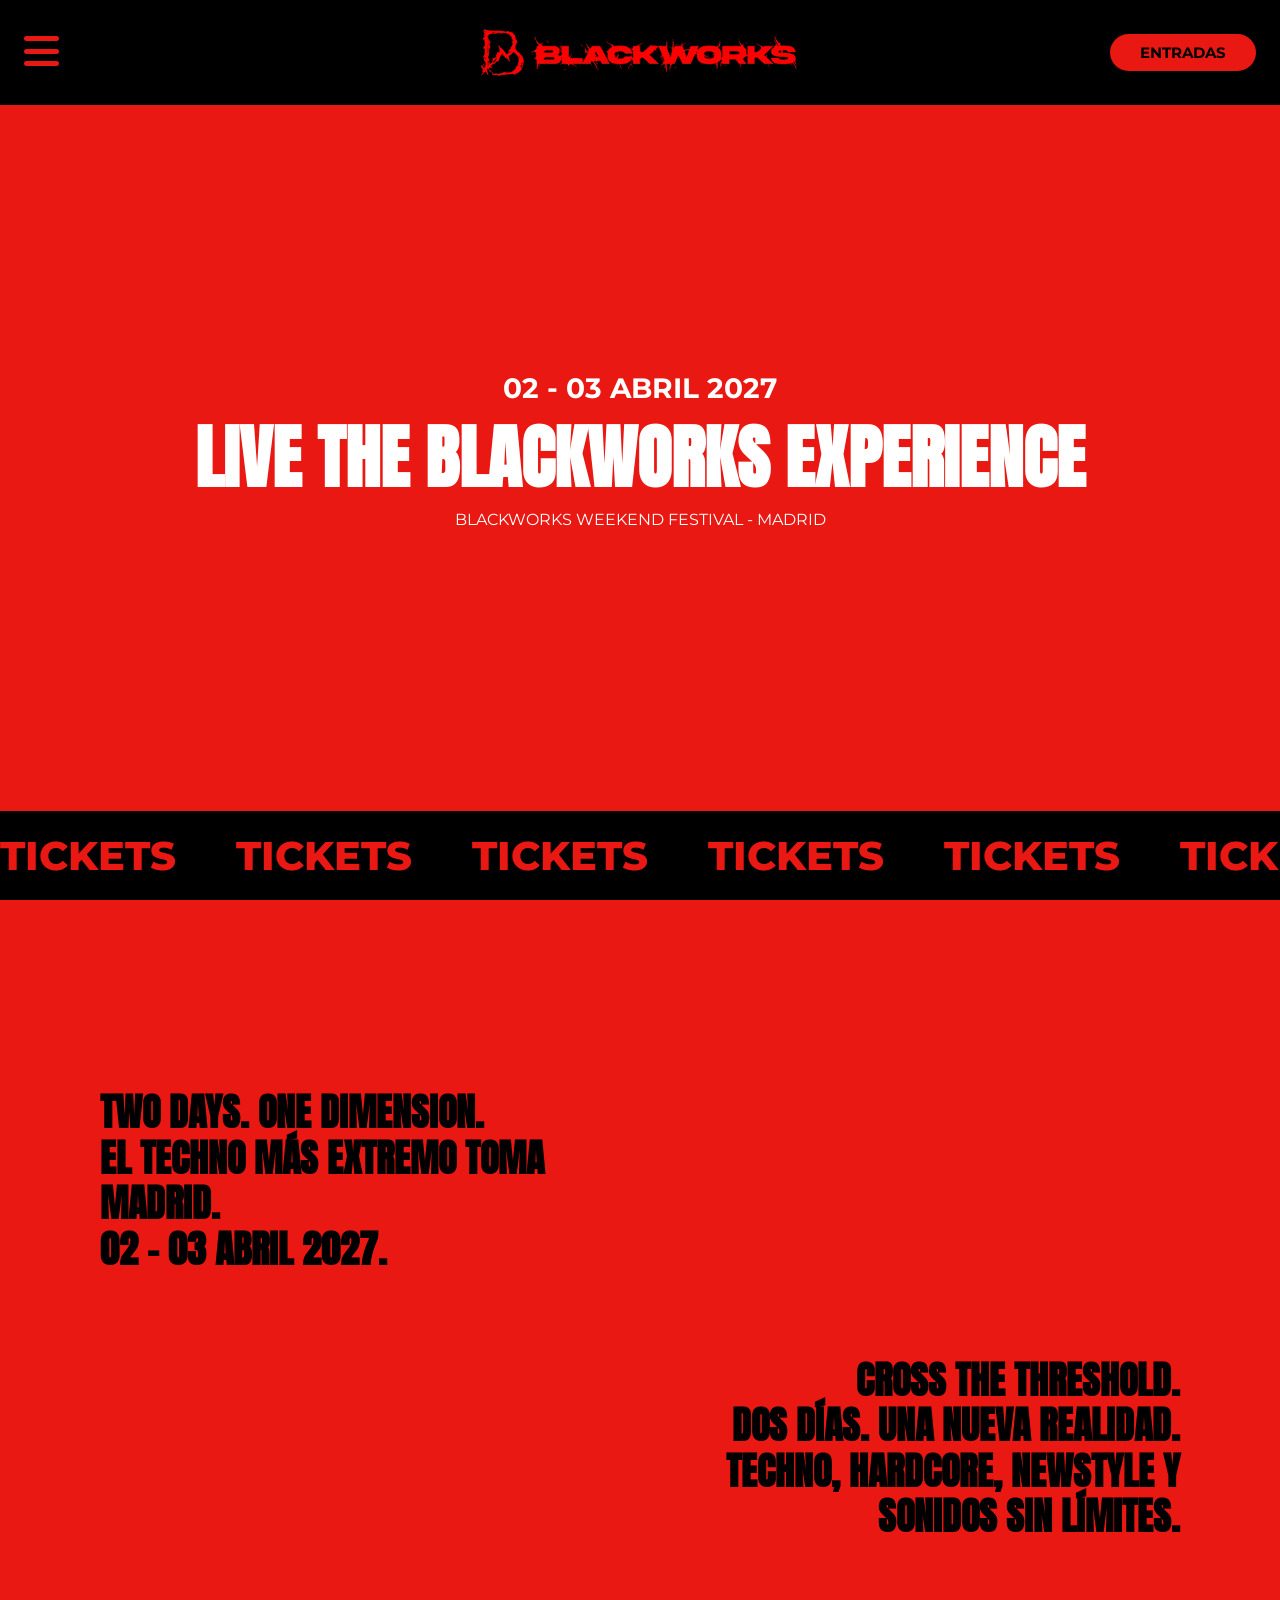
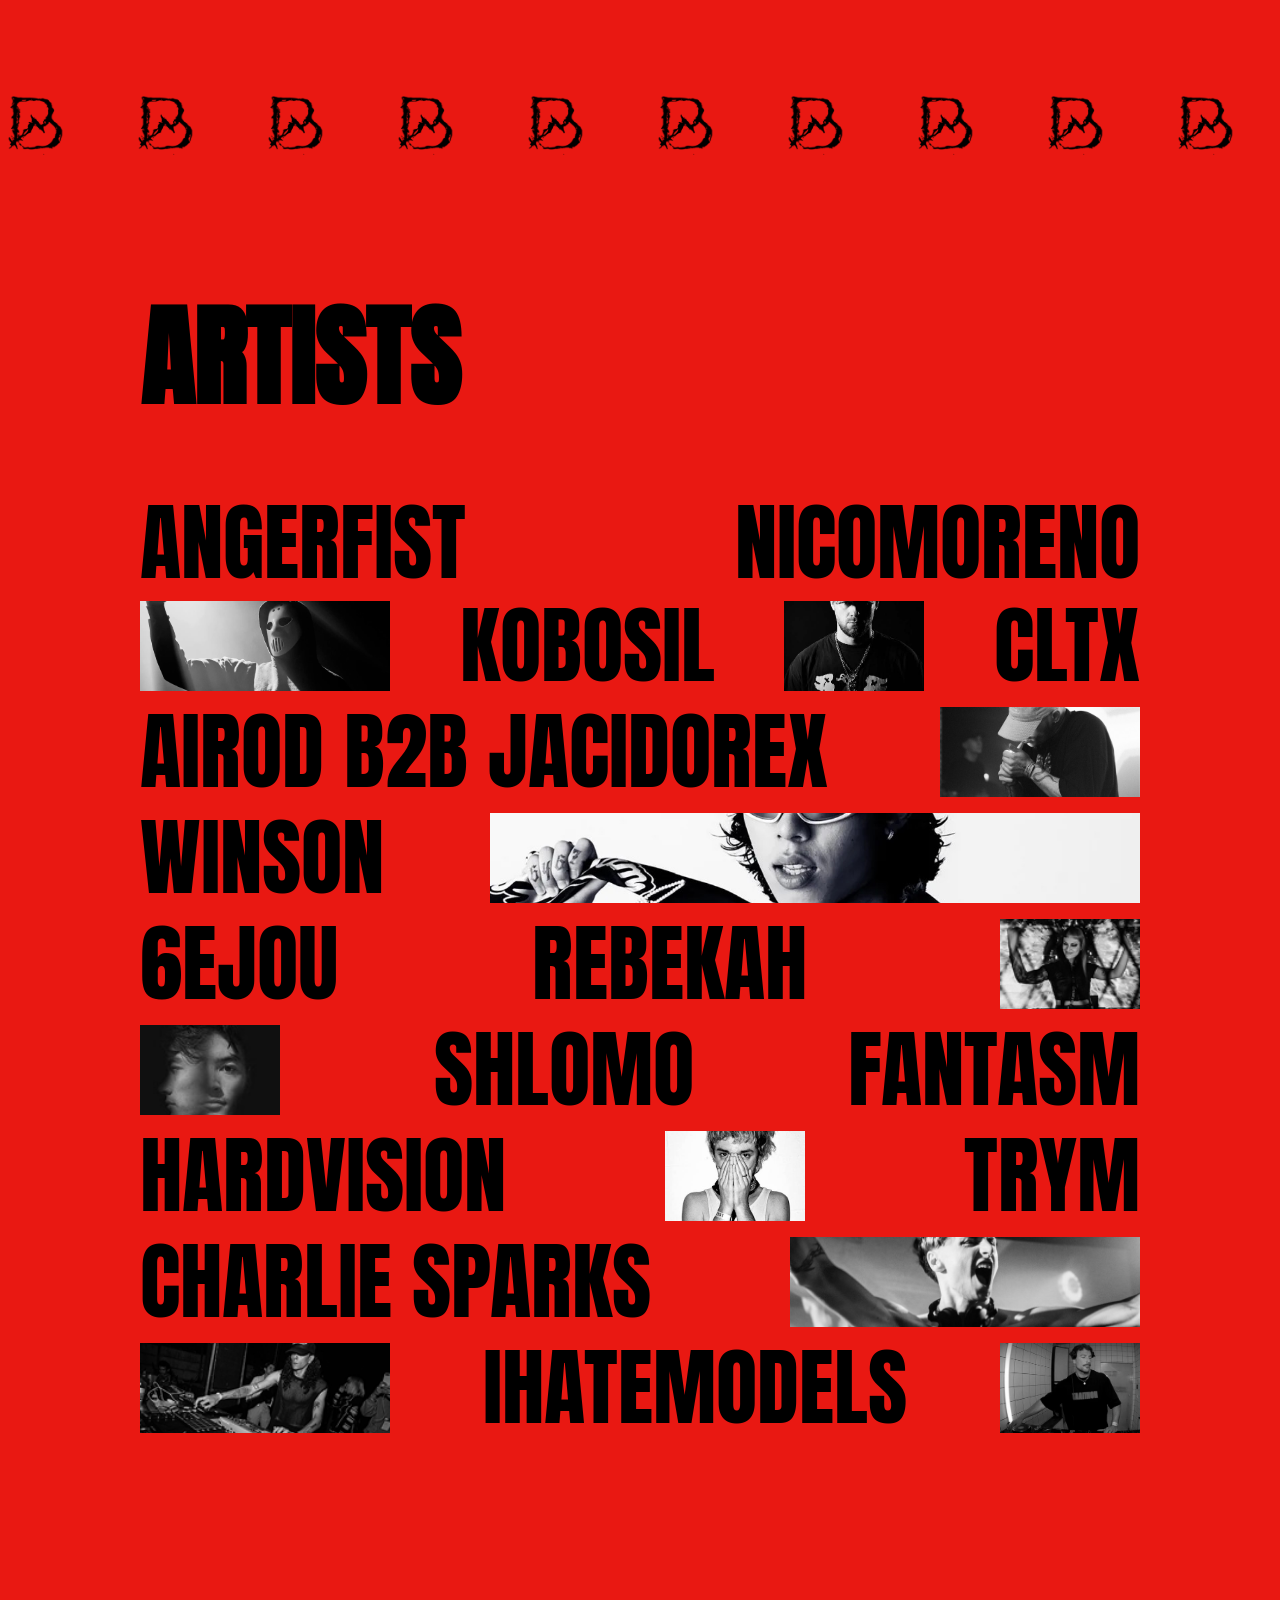
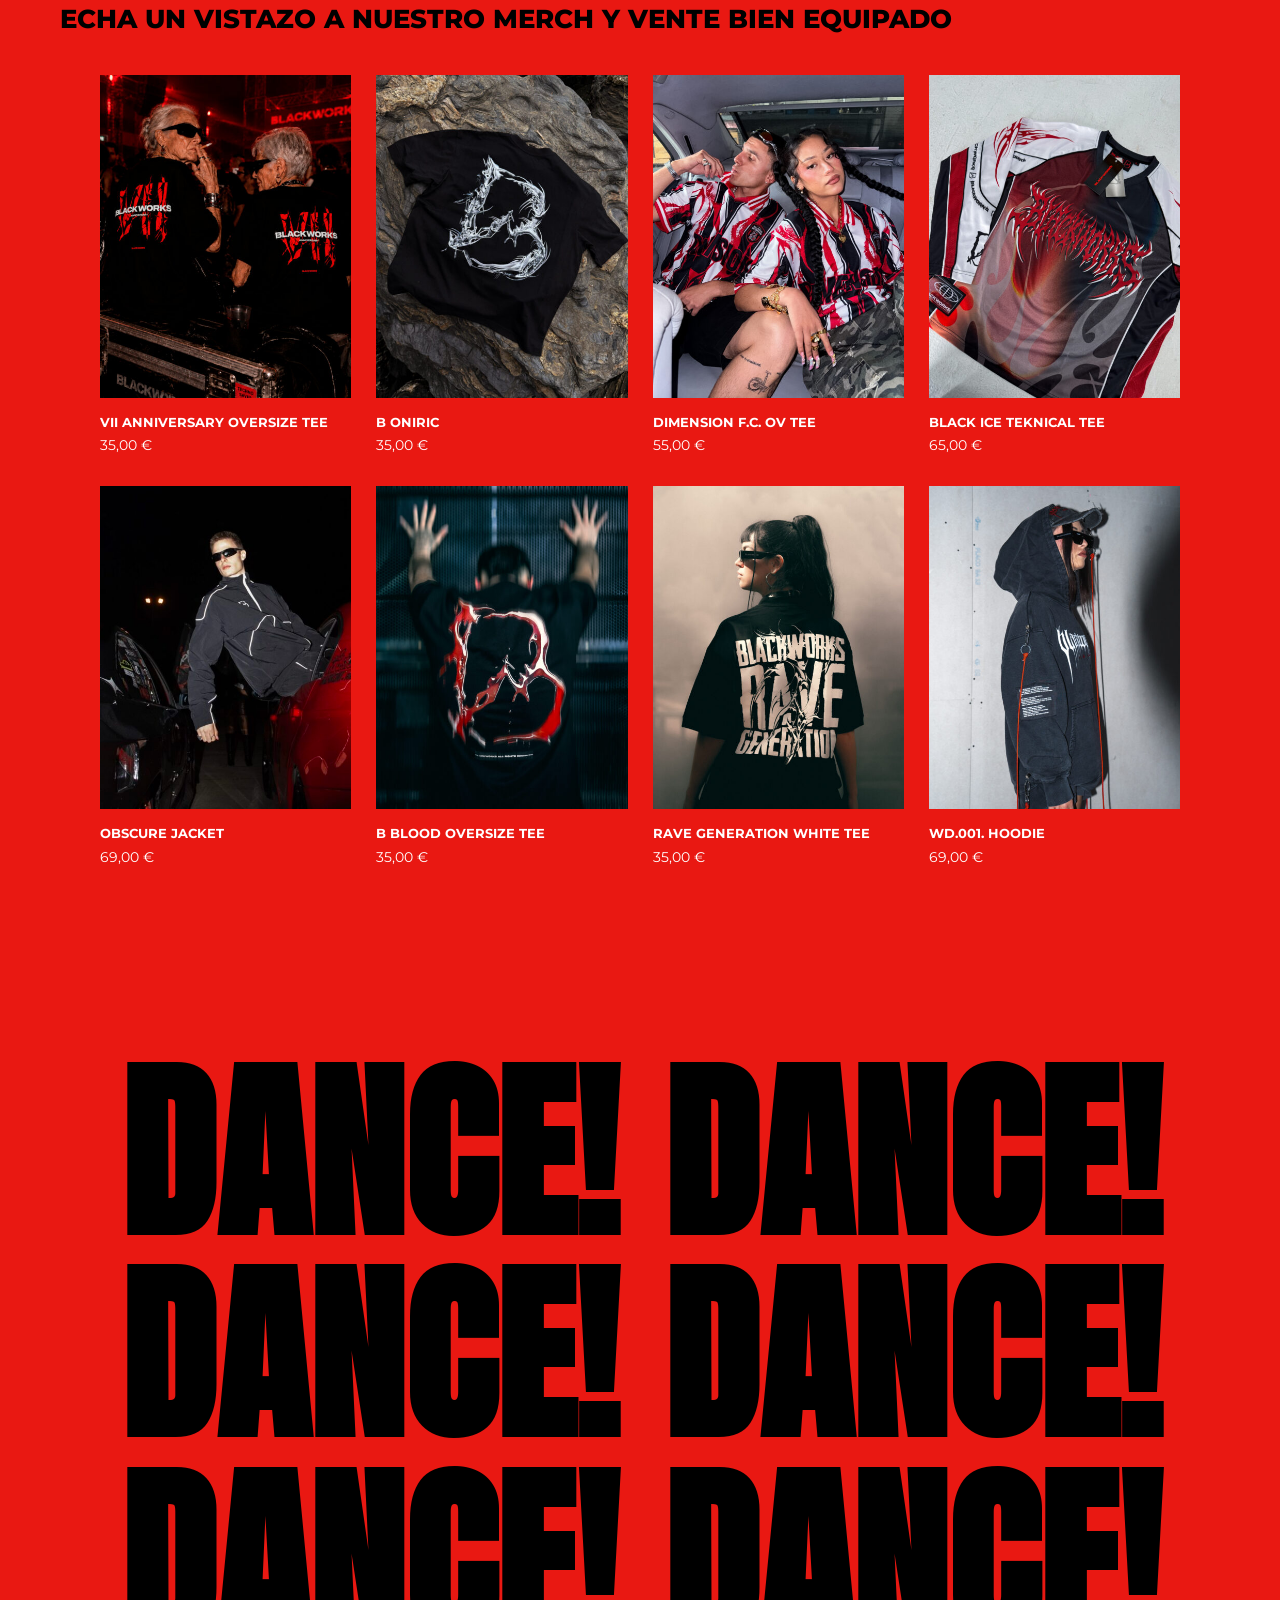
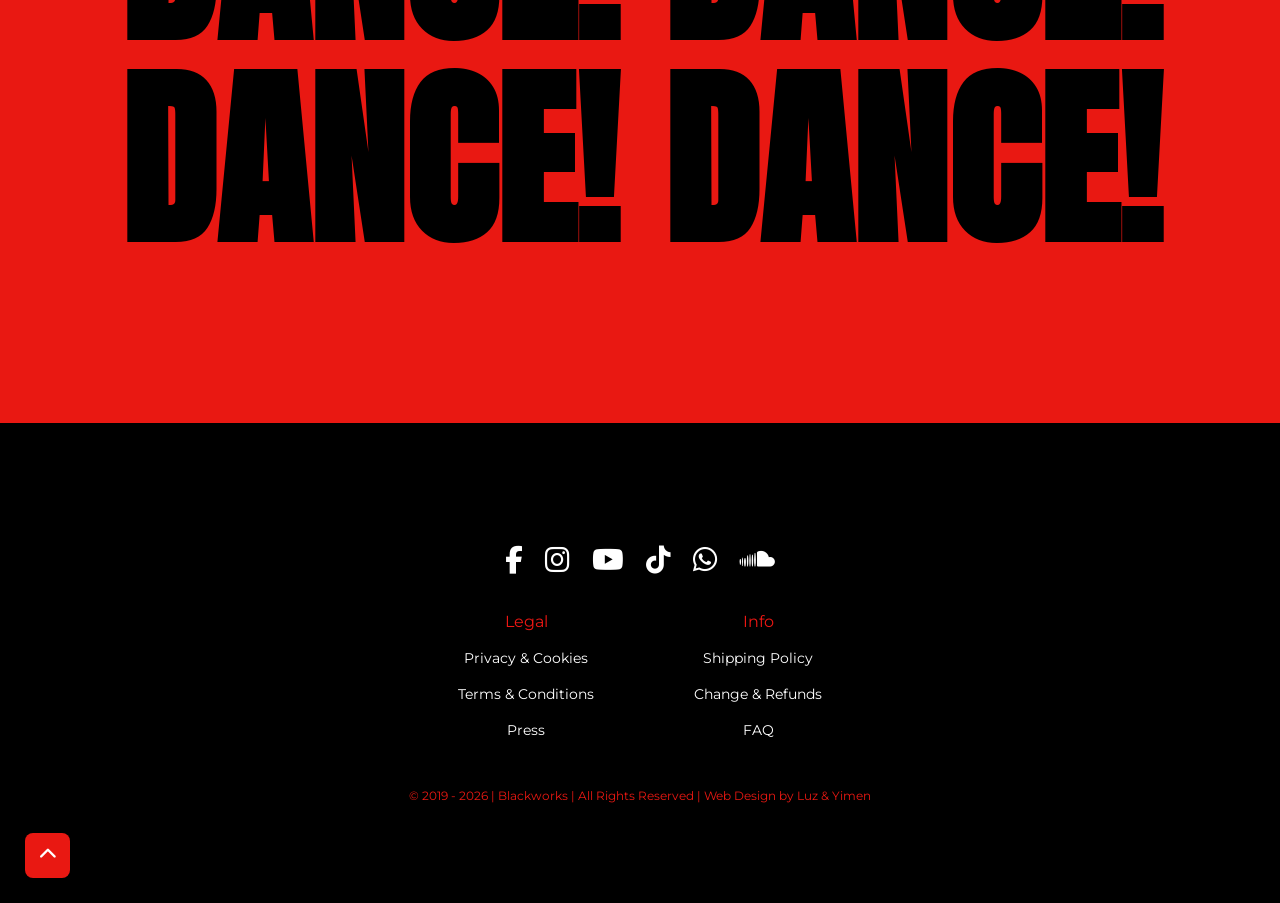
==== commit c714bcdb: "boton de entradas para movil añadido" ====
--- a/index.html
+++ b/index.html
@@ -71,38 +71,37 @@
         <h1>LIVE THE BLACKWORKS EXPERIENCE</h1>
 
         <p>BLACKWORKS WEEKEND FESTIVAL - MADRID</p>
-      </div>
-    </section>
-
-  <section class="ticketscarrusel">
-  <a href="tickets.html">
-  <div class="ticketscarrusel-texto">
-
-    <div class="ticketscarrusel-grupo">
-      <span>TICKETS</span>
-      <span>TICKETS</span>
-      <span>TICKETS</span>
-      <span>TICKETS</span>
-      <span>TICKETS</span>
-      <span>TICKETS</span>
-      <span>TICKETS</span>
-      <span>TICKETS</span>
-    </div>
-
-    <div class="ticketscarrusel-grupo">
-      <span>TICKETS</span>
-      <span>TICKETS</span>
-      <span>TICKETS</span>
-      <span>TICKETS</span>
-      <span>TICKETS</span>
-      <span>TICKETS</span>
-      <span>TICKETS</span>
-      <span>TICKETS</span>
-    </div>
-
-  </div>
-  </a>
-</section>
+        <a href="tickets.html" class="entradas-home">ENTRADAS</a>
+      </div>
+    </section>
+
+    <section class="ticketscarrusel">
+      <a href="tickets.html">
+        <div class="ticketscarrusel-texto">
+          <div class="ticketscarrusel-grupo">
+            <span>TICKETS</span>
+            <span>TICKETS</span>
+            <span>TICKETS</span>
+            <span>TICKETS</span>
+            <span>TICKETS</span>
+            <span>TICKETS</span>
+            <span>TICKETS</span>
+            <span>TICKETS</span>
+          </div>
+
+          <div class="ticketscarrusel-grupo">
+            <span>TICKETS</span>
+            <span>TICKETS</span>
+            <span>TICKETS</span>
+            <span>TICKETS</span>
+            <span>TICKETS</span>
+            <span>TICKETS</span>
+            <span>TICKETS</span>
+            <span>TICKETS</span>
+          </div>
+        </div>
+      </a>
+    </section>
 
     <section class="info">
       <div class="info-texto">
@@ -124,191 +123,180 @@
 
     <section class="logo-carrusel">
       <div class="logo-tira">
-
-  <div class="logo-grupo">
-  <img src="img/logocarrusel.png" alt="B" />
-  <img src="img/logocarrusel.png" alt="B" />
-  <img src="img/logocarrusel.png" alt="B" />
-  <img src="img/logocarrusel.png" alt="B" />
-  <img src="img/logocarrusel.png" alt="B" />
-  <img src="img/logocarrusel.png" alt="B" />
-  <img src="img/logocarrusel.png" alt="B" />
-  <img src="img/logocarrusel.png" alt="B" />
-  <img src="img/logocarrusel.png" alt="B" />
-  <img src="img/logocarrusel.png" alt="B" />
-  <img src="img/logocarrusel.png" alt="B" />
-  <img src="img/logocarrusel.png" alt="B" />
-  <img src="img/logocarrusel.png" alt="B" />
-  <img src="img/logocarrusel.png" alt="B" />
-  <img src="img/logocarrusel.png" alt="B" />
-  <img src="img/logocarrusel.png" alt="B" />
-  <img src="img/logocarrusel.png" alt="B" />
-  <img src="img/logocarrusel.png" alt="B" />
-</div>
-
- <div class="logo-grupo">
-  <img src="img/logocarrusel.png" alt="B" />
-  <img src="img/logocarrusel.png" alt="B" />
-  <img src="img/logocarrusel.png" alt="B" />
-  <img src="img/logocarrusel.png" alt="B" />
-  <img src="img/logocarrusel.png" alt="B" />
-  <img src="img/logocarrusel.png" alt="B" />
-  <img src="img/logocarrusel.png" alt="B" />
-  <img src="img/logocarrusel.png" alt="B" />
-  <img src="img/logocarrusel.png" alt="B" />
-  <img src="img/logocarrusel.png" alt="B" />
-  <img src="img/logocarrusel.png" alt="B" />
-  <img src="img/logocarrusel.png" alt="B" />
-  <img src="img/logocarrusel.png" alt="B" />
-  <img src="img/logocarrusel.png" alt="B" />
-  <img src="img/logocarrusel.png" alt="B" />
-  <img src="img/logocarrusel.png" alt="B" />
-  <img src="img/logocarrusel.png" alt="B" />
-  <img src="img/logocarrusel.png" alt="B" />
-</div>
-
-</div>
-    </section>
-
-
-<!-- lineup -->
-<section class="artistas">
-
-  <h2>ARTISTS</h2>
-
-  <div class="artistas-lineup">
-
-    <div class="fila-artistas fila-1">
-      <span>ANGERFIST</span>
-      <span>NICOMORENO</span>
-    </div>
-
-    <div class="fila-artistas fila-2">
-      <img src="img/angerfist.png" alt="Angerfist">
-      <span>KOBOSIL</span>
-      <img src="img/kobosil.jpg" alt="Kobosil">
-      <span>CLTX</span>
-    </div>
-
-    <div class="fila-artistas fila-3">
-      <span>AIROD B2B JACIDOREX</span>
-      <img src="img/nicomoreno.jpg" alt="Nico Moreno">
-    </div>
-
-    <div class="fila-artistas fila-4">
-      <span>WINSON</span>
-      <img src="img/winson.jpg" alt="Winson">
-    </div>
-
-    <div class="fila-artistas fila-5">
-      <span>6EJOU</span>
-      <span>REBEKAH</span>
-      <img src="img/rebekah.png" alt="Rebekah">
-    </div>
-
-    <div class="fila-artistas fila-6">
-      <img src="img/charliesparks.png" alt="Charlie Sparks">
-      <span>SHLOMO</span>
-      <span>FANTASM</span>
-    </div>
-
-    <div class="fila-artistas fila-7">
-      <span>HARDVISION</span>
-      <img src="img/ihatemodels.jpg" alt="I Hate Models">
-      <span>TRYM</span>
-    </div>
-
-    <div class="fila-artistas fila-8">
-      <span>CHARLIE SPARKS</span>
-      <img src="img/fantasm.jpg" alt="Fantasm">
-    </div>
-
-    <div class="fila-artistas fila-9">
-      <img src="img/6ejou.png" alt="6EJOU">
-      <span>IHATEMODELS</span>
-      <img src="img/shlomo.png" alt="Shlomo">
-    </div>
-
-  </div>
-
-</section>
+        <div class="logo-grupo">
+          <img src="img/logocarrusel.png" alt="B" />
+          <img src="img/logocarrusel.png" alt="B" />
+          <img src="img/logocarrusel.png" alt="B" />
+          <img src="img/logocarrusel.png" alt="B" />
+          <img src="img/logocarrusel.png" alt="B" />
+          <img src="img/logocarrusel.png" alt="B" />
+          <img src="img/logocarrusel.png" alt="B" />
+          <img src="img/logocarrusel.png" alt="B" />
+          <img src="img/logocarrusel.png" alt="B" />
+          <img src="img/logocarrusel.png" alt="B" />
+          <img src="img/logocarrusel.png" alt="B" />
+          <img src="img/logocarrusel.png" alt="B" />
+          <img src="img/logocarrusel.png" alt="B" />
+          <img src="img/logocarrusel.png" alt="B" />
+          <img src="img/logocarrusel.png" alt="B" />
+          <img src="img/logocarrusel.png" alt="B" />
+          <img src="img/logocarrusel.png" alt="B" />
+          <img src="img/logocarrusel.png" alt="B" />
+        </div>
+
+        <div class="logo-grupo">
+          <img src="img/logocarrusel.png" alt="B" />
+          <img src="img/logocarrusel.png" alt="B" />
+          <img src="img/logocarrusel.png" alt="B" />
+          <img src="img/logocarrusel.png" alt="B" />
+          <img src="img/logocarrusel.png" alt="B" />
+          <img src="img/logocarrusel.png" alt="B" />
+          <img src="img/logocarrusel.png" alt="B" />
+          <img src="img/logocarrusel.png" alt="B" />
+          <img src="img/logocarrusel.png" alt="B" />
+          <img src="img/logocarrusel.png" alt="B" />
+          <img src="img/logocarrusel.png" alt="B" />
+          <img src="img/logocarrusel.png" alt="B" />
+          <img src="img/logocarrusel.png" alt="B" />
+          <img src="img/logocarrusel.png" alt="B" />
+          <img src="img/logocarrusel.png" alt="B" />
+          <img src="img/logocarrusel.png" alt="B" />
+          <img src="img/logocarrusel.png" alt="B" />
+          <img src="img/logocarrusel.png" alt="B" />
+        </div>
+      </div>
+    </section>
+
+    <!-- lineup -->
+    <section class="artistas">
+      <h2>ARTISTS</h2>
+
+      <div class="artistas-lineup">
+        <div class="fila-artistas fila-1">
+          <span>ANGERFIST</span>
+          <span>NICOMORENO</span>
+        </div>
+
+        <div class="fila-artistas fila-2">
+          <img src="img/angerfist.png" alt="Angerfist" />
+          <span>KOBOSIL</span>
+          <img src="img/kobosil.jpg" alt="Kobosil" />
+          <span>CLTX</span>
+        </div>
+
+        <div class="fila-artistas fila-3">
+          <span>AIROD B2B JACIDOREX</span>
+          <img src="img/nicomoreno.jpg" alt="Nico Moreno" />
+        </div>
+
+        <div class="fila-artistas fila-4">
+          <span>WINSON</span>
+          <img src="img/winson.jpg" alt="Winson" />
+        </div>
+
+        <div class="fila-artistas fila-5">
+          <span>6EJOU</span>
+          <span>REBEKAH</span>
+          <img src="img/rebekah.png" alt="Rebekah" />
+        </div>
+
+        <div class="fila-artistas fila-6">
+          <img src="img/charliesparks.png" alt="Charlie Sparks" />
+          <span>SHLOMO</span>
+          <span>FANTASM</span>
+        </div>
+
+        <div class="fila-artistas fila-7">
+          <span>HARDVISION</span>
+          <img src="img/ihatemodels.jpg" alt="I Hate Models" />
+          <span>TRYM</span>
+        </div>
+
+        <div class="fila-artistas fila-8">
+          <span>CHARLIE SPARKS</span>
+          <img src="img/fantasm.jpg" alt="Fantasm" />
+        </div>
+
+        <div class="fila-artistas fila-9">
+          <img src="img/6ejou.png" alt="6EJOU" />
+          <span>IHATEMODELS</span>
+          <img src="img/shlomo.png" alt="Shlomo" />
+        </div>
+      </div>
+    </section>
 
     <!-- merch cada una card-->
-<section class="merch" id="merch">
-
-  <h2 class="merch-titulo">
-    ECHA UN VISTAZO A NUESTRO MERCH Y VENTE BIEN EQUIPADO
-  </h2>
-
-  <div class="merch-galeria">
-
-    <figure class="merch-caja">
-      <div class="merch-img">
-        <img src="img/MERCH1.jpg" alt="Merch 1">
-      </div>
-      <figcaption>VII ANNIVERSARY OVERSIZE TEE</figcaption>
-      <figcaption>35,00 €</figcaption>
-    </figure>
-
-    <figure class="merch-caja">
-      <div class="merch-img">
-        <img src="img/MERCH2.jpg" alt="Merch 2">
-      </div>
-      <figcaption>B ONIRIC</figcaption>
-      <figcaption>35,00 €</figcaption>
-    </figure>
-
-    <figure class="merch-caja">
-      <div class="merch-img">
-        <img src="img/MERCH3.jpg" alt="Merch 3">
-      </div>
-      <figcaption>DIMENSION F.C. OV TEE</figcaption>
-      <figcaption>55,00 €</figcaption>
-    </figure>
-
-    <figure class="merch-caja">
-      <div class="merch-img">
-        <img src="img/MERCH4.jpg" alt="Merch 4">
-      </div>
-      <figcaption>BLACK ICE TEKNICAL TEE</figcaption>
-      <figcaption>65,00 €</figcaption>
-    </figure>
-
-    <figure class="merch-caja">
-      <div class="merch-img">
-        <img src="img/MERCH5.jpg" alt="Merch 5">
-      </div>
-      <figcaption>OBSCURE JACKET</figcaption>
-      <figcaption>69,00 €</figcaption>
-    </figure>
-
-    <figure class="merch-caja">
-      <div class="merch-img">
-        <img src="img/MERCH6.jpg" alt="Merch 6">
-      </div>
-      <figcaption>B BLOOD OVERSIZE TEE</figcaption>
-      <figcaption>35,00 €</figcaption>
-    </figure>
-
-    <figure class="merch-caja">
-      <div class="merch-img">
-        <img src="img/MERCH7.jpg" alt="Merch 7">
-      </div>
-      <figcaption>RAVE GENERATION WHITE TEE</figcaption>
-      <figcaption>35,00 €</figcaption>
-    </figure>
-
-    <figure class="merch-caja">
-      <div class="merch-img">
-        <img src="img/MERCH8.jpg" alt="Merch 8">
-      </div>
-      <figcaption>WD.001. HOODIE</figcaption>
-      <figcaption>69,00 €</figcaption>
-    </figure>
-
-  </div>
-
-</section>
+    <section class="merch" id="merch">
+      <h2 class="merch-titulo">
+        ECHA UN VISTAZO A NUESTRO MERCH Y VENTE BIEN EQUIPADO
+      </h2>
+
+      <div class="merch-galeria">
+        <figure class="merch-caja">
+          <div class="merch-img">
+            <img src="img/MERCH1.jpg" alt="Merch 1" />
+          </div>
+          <figcaption>VII ANNIVERSARY OVERSIZE TEE</figcaption>
+          <figcaption>35,00 €</figcaption>
+        </figure>
+
+        <figure class="merch-caja">
+          <div class="merch-img">
+            <img src="img/MERCH2.jpg" alt="Merch 2" />
+          </div>
+          <figcaption>B ONIRIC</figcaption>
+          <figcaption>35,00 €</figcaption>
+        </figure>
+
+        <figure class="merch-caja">
+          <div class="merch-img">
+            <img src="img/MERCH3.jpg" alt="Merch 3" />
+          </div>
+          <figcaption>DIMENSION F.C. OV TEE</figcaption>
+          <figcaption>55,00 €</figcaption>
+        </figure>
+
+        <figure class="merch-caja">
+          <div class="merch-img">
+            <img src="img/MERCH4.jpg" alt="Merch 4" />
+          </div>
+          <figcaption>BLACK ICE TEKNICAL TEE</figcaption>
+          <figcaption>65,00 €</figcaption>
+        </figure>
+
+        <figure class="merch-caja">
+          <div class="merch-img">
+            <img src="img/MERCH5.jpg" alt="Merch 5" />
+          </div>
+          <figcaption>OBSCURE JACKET</figcaption>
+          <figcaption>69,00 €</figcaption>
+        </figure>
+
+        <figure class="merch-caja">
+          <div class="merch-img">
+            <img src="img/MERCH6.jpg" alt="Merch 6" />
+          </div>
+          <figcaption>B BLOOD OVERSIZE TEE</figcaption>
+          <figcaption>35,00 €</figcaption>
+        </figure>
+
+        <figure class="merch-caja">
+          <div class="merch-img">
+            <img src="img/MERCH7.jpg" alt="Merch 7" />
+          </div>
+          <figcaption>RAVE GENERATION WHITE TEE</figcaption>
+          <figcaption>35,00 €</figcaption>
+        </figure>
+
+        <figure class="merch-caja">
+          <div class="merch-img">
+            <img src="img/MERCH8.jpg" alt="Merch 8" />
+          </div>
+          <figcaption>WD.001. HOODIE</figcaption>
+          <figcaption>69,00 €</figcaption>
+        </figure>
+      </div>
+    </section>
 
     <section class="dance">
       <div class="dance-texto">
@@ -318,53 +306,55 @@
         <p>DANCE! DANCE!</p>
       </div>
     </section>
-
   </body>
 
-    <footer class="footer">
-  <div class="footer-redes">
-    <a href="https://www.facebook.com/blackworksclub">
-      <i class="fa-brands fa-facebook-f"></i>
-    </a>
-    <a href="https://www.instagram.com/blackworksclub/">
-      <i class="fa-brands fa-instagram"></i>
-    </a>
-    <a href="https://www.youtube.com/c/BlackworksClub">
-      <i class="fa-brands fa-youtube"></i>
-    </a>
-    <a href="https://www.tiktok.com/@blackworksofficial">
-      <i class="fa-brands fa-tiktok"></i>
-    </a>
-    <a href="https://web.whatsapp.com">
-      <i class="fa-brands fa-whatsapp"></i>
-    </a>
-    <a href="https://soundcloud.com/blackworksclub">
-      <i class="fa-brands fa-soundcloud"></i>
-    </a>
-  </div>
-  <div class="footer-enlaces">
-    <div class="footer-columna">
-      <p>Legal</p>
-      <a href="https://blackworks.es/privacy-cookies-polices/">Privacy & Cookies</a>
-      <a href="https://blackworks.es/terms-and-conditions/">Terms & Conditions</a>
-      <a href="https://blackworks.es/#">Press</a>
+  <footer class="footer">
+    <div class="footer-redes">
+      <a href="https://www.facebook.com/blackworksclub">
+        <i class="fa-brands fa-facebook-f"></i>
+      </a>
+      <a href="https://www.instagram.com/blackworksclub/">
+        <i class="fa-brands fa-instagram"></i>
+      </a>
+      <a href="https://www.youtube.com/c/BlackworksClub">
+        <i class="fa-brands fa-youtube"></i>
+      </a>
+      <a href="https://www.tiktok.com/@blackworksofficial">
+        <i class="fa-brands fa-tiktok"></i>
+      </a>
+      <a href="https://web.whatsapp.com">
+        <i class="fa-brands fa-whatsapp"></i>
+      </a>
+      <a href="https://soundcloud.com/blackworksclub">
+        <i class="fa-brands fa-soundcloud"></i>
+      </a>
     </div>
-    <div class="footer-columna">
-      <p>Info</p>
-      <a href="https://blackworks.es/shipping-policy/">Shipping Policy</a>
-      <a href="https://blackworks.es/changes-refunds/">Change & Refunds</a>
-      <a href="https://blackworks.es/faq/">FAQ</a>
+    <div class="footer-enlaces">
+      <div class="footer-columna">
+        <p>Legal</p>
+        <a href="https://blackworks.es/privacy-cookies-polices/"
+          >Privacy & Cookies</a
+        >
+        <a href="https://blackworks.es/terms-and-conditions/"
+          >Terms & Conditions</a
+        >
+        <a href="https://blackworks.es/#">Press</a>
+      </div>
+      <div class="footer-columna">
+        <p>Info</p>
+        <a href="https://blackworks.es/shipping-policy/">Shipping Policy</a>
+        <a href="https://blackworks.es/changes-refunds/">Change & Refunds</a>
+        <a href="https://blackworks.es/faq/">FAQ</a>
+      </div>
     </div>
-  </div>
-  <p class="footer-copy">
-    © 2019 - 2026 | Blackworks | All Rights Reserved | Web Design by
-    <a href="#">Luz & Yimen</a>
-  </p>
-  <button class="volver-arriba" aria-label="Volver arriba">
-    <i class="fa-solid fa-chevron-up"></i>
-  </button>
-</footer>
-
- <script src="js/javascript.js"></script>
- 
+    <p class="footer-copy">
+      © 2019 - 2026 | Blackworks | All Rights Reserved | Web Design by
+      <a href="#">Luz & Yimen</a>
+    </p>
+    <button class="volver-arriba" aria-label="Volver arriba">
+      <i class="fa-solid fa-chevron-up"></i>
+    </button>
+  </footer>
+
+  <script src="js/javascript.js"></script>
 </html>
--- a/style.css
+++ b/style.css
@@ -112,7 +112,9 @@
   left: 0;
   width: 100%;
   height: 100vh;
-  background-color: var(--secondary-color);
+  background-color: rgba(0, 0, 0, 0.75);
+  backdrop-filter: blur(10px);
+  /* -webkit-backdrop-filter: blur(10px); */
   z-index: 2000;
   display: none;
 }
@@ -204,6 +206,9 @@
   margin-top: 10px;
 }
 
+.entradas-home {
+  display: none;
+}
 /* CARRUSEL TICKETS */
 
 .ticketscarrusel {
@@ -385,7 +390,7 @@
   font-weight: 800;
   color: var(--secondary-color);
   margin-bottom: 50px;
-  margin-left: 33px;
+  margin-left: 50px;
 }
 
 .merch-galeria {
@@ -410,7 +415,7 @@
 }
 
 .merch-img:hover img {
-  transform: scale(1.10);
+  transform: scale(1.1);
 }
 
 .merch-caja figcaption {
@@ -419,15 +424,14 @@
   color: var(--white);
   margin-top: 15px;
   line-height: 1.5;
-   font-weight: 700;
+  font-weight: 700;
 }
 
 .merch-caja figcaption + figcaption {
   margin-top: 3px;
-   font-weight: 400;
-   font-size: 14px;
-}
-
+  font-weight: 400;
+  font-size: 14px;
+}
 
 /* DANCE */
 
@@ -449,7 +453,7 @@
 
 /* FOOTER */
 .footer {
-  background-color:var(--secondary-color);
+  background-color: var(--secondary-color);
   height: 480px;
   position: relative;
   padding-top: 120px;
@@ -514,184 +518,175 @@
   background-color: var(--primary-color);
   border: none;
   border-radius: 8px;
-  color:var(--white);
+  color: var(--white);
   font-size: 18px;
   cursor: pointer;
 }
 
-
-
-
 /* MEDIAQUERIES RESOPONSIVE pantallamedia */
 
 @media (min-width: 1101px) and (max-width: 1500px) {
-
-
   /* INFO */
 
-.info-texto {
-  width: 40%;
-}
-
-.info-texto p {
-  font-size: 38px;
-}
-
-.info-texto:first-child {
-  left: 100px;
-}
-
-.info-texto:last-child {
-  right: 100px;
-}
-
-
-/* ARTISTS */
-
-.artistas {
-  padding: 60px 40px 100px;
-  min-height: 1200px;
-}
-
-.artistas h2 {
-  font-size: 110px;
-  margin-top: 60px;
-  margin-bottom: 60px;
-  width: 90%;
-  max-width: 1000px;
-  margin-left: auto;
-  margin-right: auto;
-}
-
-.artistas-lineup {
-  width: 90%;
-  max-width: 1000px;
-  margin: 0 auto;
-  gap: 16px;
-}
-
-.fila-artistas {
-  font-size: 85px;
-}
-
-.fila-artistas img {
-  width: 140px;
-  height: 90px;
-}
-
-.fila-2 img:first-of-type {
-  width: 250px;
-}
-
-.fila-3 img {
-  width: 200px;
-}
-
-.fila-4 img {
-  width: 650px;
-}
-
-.fila-8 img {
-  width: 350px;
-}
-
-.fila-9 img:first-of-type {
-  width: 250px;
-}
-
-/* MERCH */
-
-.merch {
-  padding: 70px 40px 45px;
-}
-
-.merch-titulo {
-  font-size: 26px;
-  margin-left: 20px;
-  margin-bottom: 40px;
-}
-
-.merch-galeria {
-  width: 90%;
-  margin: 0 auto;
-  grid-template-columns: repeat(4, 1fr);
-  column-gap: 25px;
-  row-gap: 30px;
-}
-
-.merch-img {
-  width: 100%;
-  height: auto;
-  aspect-ratio: 350 / 450;
-}
-
-.merch-caja figcaption {
-  font-size: 13px;
-}
-
-/* DANCE */
-
-.dance {
-  padding: 150px 40px;
-}
-
-.dance-texto p {
-  font-size: 15vw;
-  margin-bottom: 20px;
-}
-
+  .info-texto {
+    width: 40%;
+  }
+
+  .info-texto p {
+    font-size: 38px;
+  }
+
+  .info-texto:first-child {
+    left: 100px;
+  }
+
+  .info-texto:last-child {
+    right: 100px;
+  }
+
+  /* ARTISTS */
+
+  .artistas {
+    padding: 60px 40px 100px;
+    min-height: 1200px;
+  }
+
+  .artistas h2 {
+    font-size: 110px;
+    margin-top: 60px;
+    margin-bottom: 60px;
+    width: 90%;
+    max-width: 1000px;
+    margin-left: auto;
+    margin-right: auto;
+  }
+
+  .artistas-lineup {
+    width: 90%;
+    max-width: 1000px;
+    margin: 0 auto;
+    gap: 16px;
+  }
+
+  .fila-artistas {
+    font-size: 85px;
+  }
+
+  .fila-artistas img {
+    width: 140px;
+    height: 90px;
+  }
+
+  .fila-2 img:first-of-type {
+    width: 250px;
+  }
+
+  .fila-3 img {
+    width: 200px;
+  }
+
+  .fila-4 img {
+    width: 650px;
+  }
+
+  .fila-8 img {
+    width: 350px;
+  }
+
+  .fila-9 img:first-of-type {
+    width: 250px;
+  }
+
+  /* MERCH */
+
+  .merch {
+    padding: 70px 40px 45px;
+  }
+
+  .merch-titulo {
+    font-size: 26px;
+    margin-left: 20px;
+    margin-bottom: 40px;
+  }
+
+  .merch-galeria {
+    width: 90%;
+    margin: 0 auto;
+    grid-template-columns: repeat(4, 1fr);
+    column-gap: 25px;
+    row-gap: 30px;
+  }
+
+  .merch-img {
+    width: 100%;
+    height: auto;
+    aspect-ratio: 350 / 450;
+  }
+
+  .merch-caja figcaption {
+    font-size: 13px;
+  }
+
+  /* DANCE */
+
+  .dance {
+    padding: 150px 40px;
+  }
+
+  .dance-texto p {
+    font-size: 15vw;
+    margin-bottom: 20px;
+  }
 }
 
 /* Tablet */
 
 @media (min-width: 600px) and (max-width: 1100px) {
-
-
-/* NAVBAR */
-
-.navbar {
-  padding: 0 18px;
-}
-
-.menu {
-  font-size: 4.3vw;
-}
-
-.logo img {
-  width: 35vw;
-}
-
-.entradas {
-  font-size: 1.9vw;
-  padding: 8px 29px;
-}
-
-/* MENU HAMBURGUESA */
-
-.menu-cerrar {
-  left: 18px;
-  top: 25px;
-  font-size: 4.8vw;
-}
-
-.menu-logo {
-  top: 18px;
-}
-
-.menu-logo img {
-  width: 36vw;
-  max-width: 320px;
-}
-
-.menuopciones {
-  margin-left: 18px;
-  margin-top: 30px;
-}
-
-.menuopciones a {
-  font-size: 8.5vw;
-  margin-bottom: 20px;
-}
+  /* NAVBAR */
+
+  .navbar {
+    padding: 0 18px;
+  }
+
+  .menu {
+    font-size: 4.3vw;
+  }
+
+  .logo img {
+    width: 35vw;
+  }
+
+  .entradas {
+    font-size: 1.9vw;
+    padding: 8px 29px;
+  }
+
+  /* MENU HAMBURGUESA */
+
+  .menu-cerrar {
+    left: 18px;
+    top: 25px;
+    font-size: 4.8vw;
+  }
+
+  .menu-logo {
+    top: 18px;
+  }
+
+  .menu-logo img {
+    width: 36vw;
+    max-width: 320px;
+  }
+
+  .menuopciones {
+    margin-left: 18px;
+    margin-top: 30px;
+  }
+
+  .menuopciones a {
+    font-size: 8.5vw;
+    margin-bottom: 20px;
+  }
 
   /* HOME */
 
@@ -707,207 +702,205 @@
     font-size: 18px;
   }
 
-/* carruselTICKETS */
-
-.ticketscarrusel {
-  padding: 15px 0;
-}
-
-.ticketscarrusel-grupo {
-  gap: 40px;
-  padding-right: 40px;
-}
-
-.ticketscarrusel-texto span {
-  font-size: 5cqh;
-}
-
-/* INFO */
-
-.info {
-  height: 550px;
-  padding: 30px 40px;
-}
-
-.info-texto {
-  width: 42%;
-}
-
-.info-texto p {
-  font-size: 4.2vw;
-}
-
-.info-texto:first-child {
-  top: 80px;
-  left: 60px;
-}
-
-.info-texto:last-child {
-  right: 60px;
-  bottom: 100px;
-}
-
-/* CARRUSEL LOGOS */
-
-.logo-grupo {
-  gap: 40px;
-  margin-right: 40px;
-}
-
-.logo-tira img {
-  width: 5.5vw;
-  max-width: 60px;
-}
-
-/* ARTISTS */
-
-.artistas {
-  padding: 50px 25px 80px;
-  min-height: 950px;
-}
-
-.artistas h2 {
-  font-size: 10vw;
-  margin-top: 45px;
-  margin-bottom: 45px;
-  width: 90%;
-  max-width: 850px;
-  margin-left: auto;
-  margin-right: auto;
-}
-
-.artistas-lineup {
-  width: 90%;
-  max-width: 850px;
-  gap: 12px;
-}
-
-.fila-artistas {
-  font-size: 6.8vw;
-}
-
-.fila-artistas img {
-  width: 90px;
-  height: 65px;
-}
-
-.fila-2 img:first-of-type {
-  width: 170px;
-}
-
-.fila-3 img {
-  width: 140px;
-}
-
-.fila-4 img {
-  width: 55vw;
-  max-width: 450px;
-}
-
-.fila-8 img {
-  width: 40vw;
-  max-width: 250px;
-}
-
-.fila-9 img:first-of-type {
-  width: 170px;
-}
-
-/* MERCH */
-
-.merch {
-  padding: 60px 30px 40px;
-}
-
-.merch-titulo {
-  font-size: 2.5vw;
-  margin-left: 20px;
-  margin-bottom: 35px;
-}
-
-.merch-galeria {
-  width: 90%;
-  margin: 0 auto;
-  grid-template-columns: repeat(4, 1fr);
-  column-gap: 20px;
-  row-gap: 30px;
-}
-
-.merch-img {
-  width: 100%;
-  height: auto;
-  aspect-ratio: 350 / 450;
-}
-
-.merch-caja figcaption {
-  font-size: 1.3vw;
-  margin-top: 10px;
-}
-
-.merch-caja figcaption + figcaption {
-  font-size: 1.2vw;
-  margin-top: 3px;
-}
-
-/* DANCE */
-
-.dance {
-  padding: 120px 30px;
-}
-
-.dance-texto p {
-  font-size: 12vw;
-  margin-bottom: 15px;
-}
-
-/* FOOTER */
-
-.footer {
-  height: 350px;
-  padding-top: 70px;
-}
-
-.footer-redes {
-  gap: 16px;
-}
-
-.footer-redes a {
-  font-size: 20px;
-}
-
-.footer-enlaces {
-  gap: 60px;
-  margin-top: 22px;
-}
-
-.footer-columna p {
-  margin-bottom: 10px;
-  font-size: 13px;
-}
-
-.footer-columna a {
-  font-size: 11px;
-  margin-bottom: 10px;
-}
-
-.footer-copy {
-  bottom: 65px;
-  font-size: 9px;
-}
-
-.volver-arriba {
-  bottom: 18px;
-  left: 18px;
-  width: 35px;
-  height: 35px;
-  font-size: 14px;
-}
-
+  /* carruselTICKETS */
+
+  .ticketscarrusel {
+    padding: 15px 0;
+  }
+
+  .ticketscarrusel-grupo {
+    gap: 40px;
+    padding-right: 40px;
+  }
+
+  .ticketscarrusel-texto span {
+    font-size: 5cqh;
+  }
+
+  /* INFO */
+
+  .info {
+    height: 550px;
+    padding: 30px 40px;
+  }
+
+  .info-texto {
+    width: 42%;
+  }
+
+  .info-texto p {
+    font-size: 4.2vw;
+  }
+
+  .info-texto:first-child {
+    top: 80px;
+    left: 60px;
+  }
+
+  .info-texto:last-child {
+    right: 60px;
+    bottom: 100px;
+  }
+
+  /* CARRUSEL LOGOS */
+
+  .logo-grupo {
+    gap: 40px;
+    margin-right: 40px;
+  }
+
+  .logo-tira img {
+    width: 5.5vw;
+    max-width: 60px;
+  }
+
+  /* ARTISTS */
+
+  .artistas {
+    padding: 50px 25px 80px;
+    min-height: 950px;
+  }
+
+  .artistas h2 {
+    font-size: 10vw;
+    margin-top: 45px;
+    margin-bottom: 45px;
+    width: 90%;
+    max-width: 850px;
+    margin-left: auto;
+    margin-right: auto;
+  }
+
+  .artistas-lineup {
+    width: 90%;
+    max-width: 850px;
+    gap: 12px;
+  }
+
+  .fila-artistas {
+    font-size: 6.8vw;
+  }
+
+  .fila-artistas img {
+    width: 90px;
+    height: 65px;
+  }
+
+  .fila-2 img:first-of-type {
+    width: 170px;
+  }
+
+  .fila-3 img {
+    width: 140px;
+  }
+
+  .fila-4 img {
+    width: 55vw;
+    max-width: 450px;
+  }
+
+  .fila-8 img {
+    width: 40vw;
+    max-width: 250px;
+  }
+
+  .fila-9 img:first-of-type {
+    width: 170px;
+  }
+
+  /* MERCH */
+
+  .merch {
+    padding: 60px 30px 40px;
+  }
+
+  .merch-titulo {
+    font-size: 2.5vw;
+    margin-left: 20px;
+    margin-bottom: 35px;
+  }
+
+  .merch-galeria {
+    width: 90%;
+    margin: 0 auto;
+    grid-template-columns: repeat(4, 1fr);
+    column-gap: 20px;
+    row-gap: 30px;
+  }
+
+  .merch-img {
+    width: 100%;
+    height: auto;
+    aspect-ratio: 350 / 450;
+  }
+
+  .merch-caja figcaption {
+    font-size: 1.3vw;
+    margin-top: 10px;
+  }
+
+  .merch-caja figcaption + figcaption {
+    font-size: 1.2vw;
+    margin-top: 3px;
+  }
+
+  /* DANCE */
+
+  .dance {
+    padding: 120px 30px;
+  }
+
+  .dance-texto p {
+    font-size: 12vw;
+    margin-bottom: 15px;
+  }
+
+  /* FOOTER */
+
+  .footer {
+    height: 350px;
+    padding-top: 70px;
+  }
+
+  .footer-redes {
+    gap: 16px;
+  }
+
+  .footer-redes a {
+    font-size: 20px;
+  }
+
+  .footer-enlaces {
+    gap: 60px;
+    margin-top: 22px;
+  }
+
+  .footer-columna p {
+    margin-bottom: 10px;
+    font-size: 13px;
+  }
+
+  .footer-columna a {
+    font-size: 11px;
+    margin-bottom: 10px;
+  }
+
+  .footer-copy {
+    bottom: 65px;
+    font-size: 9px;
+  }
+
+  .volver-arriba {
+    bottom: 18px;
+    left: 18px;
+    width: 35px;
+    height: 35px;
+    font-size: 14px;
+  }
 }
 
 /* movil */
 @media (max-width: 599px) {
-
   /* HOME */
 
   .home-texto p:first-child {
@@ -921,7 +914,23 @@
   .home-texto p:last-child {
     font-size: 14px;
   }
-
+  .entradas-home {
+    display: inline-block;
+    margin-top: 22px;
+    padding: var(--padding-boton);
+    border-radius: var(--radio-boton);
+    background-color: var(--primary-color);
+    color: var(--secondary-color);
+    font-family: var(--primary-font);
+    font-size: 14px;
+    font-weight: 800;
+    transition: 0.2s;
+  }
+
+  .entradas-home:active {
+    background-color: var(--secondary-color);
+    color: var(--primary-color);
+  }
 
   /* NAVBAR */
 
@@ -940,458 +949,318 @@
   }
 
   .entradas {
-    display: none
+    display: none;
   }
 
   /* MENU HAMBURGUESA */
 
-.menu-cerrar {
-  left: 12px;
-  top: 20px;
-  font-size: 30px;
-}
-
-.menu-logo {
-  top: 37px;
-}
-
-.menu-logo img {
-  width: 45vw;
-  max-width: 230px;
-}
-
-.menuopciones {
-  margin-left: 12px;
-  margin-top: 25px;
-}
-
-.menuopciones a {
-  font-size: 12vw;
-  margin-bottom: 16px;
-}
+  .menu-cerrar {
+    left: 12px;
+    top: 20px;
+    font-size: 30px;
+  }
+
+  .menu-logo {
+    top: 37px;
+  }
+
+  .menu-logo img {
+    width: 45vw;
+    max-width: 230px;
+  }
+
+  .menuopciones {
+    margin-left: 12px;
+    margin-top: 25px;
+  }
+
+  .menuopciones a {
+    font-size: 12vw;
+    margin-bottom: 16px;
+  }
 
   /* CARRUSEL TICKETS */
 
-.ticketscarrusel {
-  padding: 10px 0;
-}
-
-.ticketscarrusel-grupo {
-  gap: 25px;
-  padding-right: 25px;
-}
-
-.ticketscarrusel-texto span {
-  font-size: 8vw;
-}
-
-/* INFO */
-
-.info {
-  height: auto;
-  padding: 60px 30px 70px;
-  margin-top: 5px;
-}
-
-.info-texto {
-  position: static;
+  .ticketscarrusel {
+    padding: 10px 0;
+  }
+
+  .ticketscarrusel-grupo {
+    gap: 25px;
+    padding-right: 25px;
+  }
+
+  .ticketscarrusel-texto span {
+    font-size: 8vw;
+  }
+
+  /* INFO */
+
+  .info {
+    height: auto;
+    padding: 60px 30px 70px;
+    margin-top: 5px;
+  }
+
+  .info-texto {
+    position: static;
+    width: 100%;
+  }
+
+  .info-texto p {
+    font-size: 8vw;
+  }
+
+  .info-texto:first-child {
+    margin-bottom: 60px;
+  }
+
+  .info-texto:last-child {
+    text-align: left;
+  }
+
+  /* CARRUSEL LOGOS */
+
+  .logo-grupo {
+    gap: 25px;
+    margin-right: 25px;
+  }
+
+  .logo-tira img {
+    width: 15vw;
+    max-width: 45px;
+  }
+
+  /* ARTISTS */
+
+  .artistas {
+    padding: 40px 15px 70px;
+    min-height: auto;
+  }
+
+  .artistas h2 {
+    font-size: 18vw;
+    margin-top: 30px;
+    margin-bottom: 40px;
+    margin-left: 0;
+    text-align: center;
+  }
+
+  .artistas-lineup {
+    width: 100%;
+    margin: 0 auto;
+    display: grid;
+    grid-template-columns: minmax(0, 1fr) minmax(0, 1fr);
+    gap: 14px 0;
+  }
+
+  .fila-artistas {
+    display: contents;
+  }
+
+  .fila-artistas span,
+  .fila-artistas img {
+    align-self: center;
+    justify-self: center;
+  }
+
+  .fila-artistas span {
+    font-size: 10vw;
+    line-height: 1;
+    text-align: center;
+    min-width: 0;
+  }
+
+  .fila-artistas img {
+    width: 28vw;
+    max-width: 160px;
+    height: auto;
+    aspect-ratio: 1.7 / 1;
+    object-fit: cover;
+  }
+
+  .fila-1 span:first-child {
+    margin-right: 10px;
+  }
+
+  .fila-1 span:nth-child(2) {
+    margin-right: 15px;
+  }
+
+  .fila-9 span {
+    margin-left: 40px;
+  }
+
+  .fila-9 img:last-child {
+    transform: translateX(13px);
+  }
+
+  .fila-8 img {
+    width: 160px;
+    height: 94px;
+    object-fit: cover;
+  }
+
+  .fila-3 img {
+    width: 160px;
+    height: 94px;
+    object-fit: cover;
+  }
+
+  /* MERCH */
+
+  .merch {
+    padding: 50px 15px 35px;
+  }
+
+  .merch-titulo {
+    font-size: 5vw;
+    margin-left: 5px;
+    margin-bottom: 30px;
+  }
+
+  .merch-galeria {
+    width: 100%;
+    grid-template-columns: repeat(2, 1fr);
+    column-gap: 12px;
+    row-gap: 25px;
+  }
+
+  .merch-img {
+    width: 100%;
+    height: auto;
+    aspect-ratio: 350 / 450;
+  }
+
+  .merch-caja figcaption {
+    font-size: 2.8vw;
+    margin-top: 8px;
+  }
+
+  .merch-caja figcaption + figcaption {
+    font-size: 2.6vw;
+    margin-top: 2px;
+  }
+
+  /* DANCE */
+
+  .dance {
+    padding: 25px 15px 50px;
+  }
+
+  .dance-texto p {
+    font-size: 13vw;
+    margin-bottom: 10px;
+  }
+
+  /* FOOTER */
+
+  .footer {
+    height: 280px;
+    padding-top: 50px;
+  }
+
+  .footer-redes {
+    gap: 2.5vw;
+  }
+
+  .footer-redes a {
+    font-size: 4vw;
+  }
+
+  .footer-enlaces {
+    gap: 8vw;
+    margin-top: 18px;
+  }
+
+  .footer-columna p {
+    margin-bottom: 7px;
+    font-size: 2.7vw;
+  }
+
+  .footer-columna a {
+    font-size: 2.2vw;
+    margin-bottom: 7px;
+  }
+
+  .footer-copy {
+    bottom: 80px;
+    font-size: 1.8vw;
+  }
+
+  .volver-arriba {
+    bottom: 13px;
+    left: 13px;
+    width: 30px;
+    height: 30px;
+    font-size: 11px;
+  }
+}
+
+/* LUZZZZZZ */
+
+/* fase entradas */
+body.tickets {
+  padding-top: calc(var(--nav-height) + 40px);
+  margin: 0;
+}
+
+.cajas {
   width: 100%;
-}
-
-.info-texto p {
-  font-size: 8vw;
-}
-
-.info-texto:first-child {
-  margin-bottom: 60px;
-}
-
-.info-texto:last-child {
-  text-align: left;
-}
-
-/* CARRUSEL LOGOS */
-
-.logo-grupo {
-  gap: 25px;
-  margin-right: 25px;
-}
-
-.logo-tira img {
-  width: 15vw;
-  max-width: 45px;
-}
-
-
-/* ARTISTS */
-
-.artistas {
-  padding: 40px 15px 70px;
-  min-height: auto;
-}
-
-.artistas h2 {
-  font-size: 18vw;
-  margin-top: 30px;
-  margin-bottom: 40px;
-  margin-left: 0;
-  text-align: center;
-}
-
-.artistas-lineup {
+  min-height: calc(100vh - var(--nav-height) - 78px);
+  padding: 0 45px 80px;
+}
+
+.cajas .container {
   width: 100%;
+  max-width: 1500px;
   margin: 0 auto;
+}
+
+.tickets-contenido {
   display: grid;
-  grid-template-columns: minmax(0, 1fr) minmax(0, 1fr);
-  gap: 14px 0;
-}
-
-.fila-artistas {
-  display: contents;
-}
-
-.fila-artistas span,
-.fila-artistas img {
-  align-self: center;
-  justify-self: center;
-}
-
-.fila-artistas span {
-  font-size: 10vw;
-  line-height: 1;
-  text-align: center;
+  grid-template-columns: minmax(0, 1fr) 380px;
+  gap: 40px;
+  align-items: start;
+}
+
+/* lista entradas */
+
+.entradas-lista {
   min-width: 0;
 }
 
-.fila-artistas img {
-  width: 28vw;
-  max-width: 160px;
-  height: auto;
-  aspect-ratio: 1.7 / 1;
-  object-fit: cover;
-}
-
-.fila-1 span:first-child {
-  margin-right: 10px;
-}
-
-.fila-1 span:nth-child(2) {
-  margin-right: 15px;
-}
-
-.fila-9 span {
-  margin-left: 40px;
-}
-
-.fila-9 img:last-child {
-  transform: translateX(13px);
-}
-
-.fila-8 img {
-  width: 160px;
-  height: 94px;
-  object-fit: cover;
-}
-
-.fila-3 img {
-  width: 160px;
-  height: 94px;
-  object-fit: cover;
-}
-
-
-/* MERCH */
-
-.merch {
-  padding: 50px 15px 35px;
-}
-
-.merch-titulo {
-  font-size: 5vw;
-  margin-left: 5px;
-  margin-bottom: 30px;
-}
-
-.merch-galeria {
-  width: 100%;
-  grid-template-columns: repeat(2, 1fr);
-  column-gap: 12px;
-  row-gap: 25px;
-}
-
-.merch-img {
-  width: 100%;
-  height: auto;
-  aspect-ratio: 350 / 450;
-}
-
-.merch-caja figcaption {
-  font-size: 2.8vw;
-  margin-top: 8px;
-}
-
-.merch-caja figcaption + figcaption {
-  font-size: 2.6vw;
-  margin-top: 2px;
-}
-
-/* DANCE */
-
-.dance {
-  padding: 25px 15px 50px;
-}
-
-
-.dance-texto p {
-  font-size: 13vw;
-  margin-bottom: 10px;
-}
-
-
-
-/* FOOTER */
-
-.footer {
-  height: 280px;
-  padding-top: 50px;
-}
-
-.footer-redes {
-  gap: 2.5vw;
-}
-
-.footer-redes a {
-  font-size: 4vw;
-}
-
-.footer-enlaces {
-  gap: 8vw;
-  margin-top: 18px;
-}
-
-.footer-columna p {
-  margin-bottom: 7px;
-  font-size: 2.7vw;
-}
-
-.footer-columna a {
-  font-size: 2.2vw;
-  margin-bottom: 7px;
-}
-
-.footer-copy {
-  bottom: 80px;
-  font-size: 1.8vw;
-}
-
-.volver-arriba {
-  bottom: 13px;
-  left: 13px;
-  width: 30px;
-  height: 30px;
-  font-size: 11px;
-}
-}
-
-
-
-
-
-/* LUZZZZZZ */
-
-.btn-add,
-.descargapdf {
-  border: 0;
-  border-radius: var(--radio-boton);
-  padding: var(--padding-boton);
-  font-family: var(--primary-font);
-  font-weight: 800;
-  text-transform: uppercase;
-  cursor: pointer;
-}
-
-.btn-vip {
-  background-color: var(--primary-color);
+.entradas-titulo {
+  margin-bottom: 25px;
+}
+
+.entradas-titulo h1 {
+  font-family: var(--secundary-font);
+  font-size: 70px;
+  font-weight: 500;
+  line-height: 0.95;
   color: var(--secondary-color);
-}
-
-.btn-vip:hover {
-  background-color: var(--white);
-  transition: 0.3s;
-}
-
-.btn-general {
-  background-color: var(--primary-color);
-  color: var(--white);
-}
-
-.btn-general:hover {
-  background-color: var(--secondary-color);
-  transition: 0.3s;
-}
-
-.btn-undia {
-  background-color: var(--secondary-color);
-  color: var(--primary-color);
-}
-
-.btn-undia:hover {
-  background-color: var(--white);
-  transition: 0.3s;
-}
-
-.btn-bonocopas {
-  background-color: var(--white);
-  color: var(--primary-color);
-}
-
-.btn-bonocopas:hover {
-  background-color: var(--secondary-color);
-  transition: 0.3s;
-}
-
-/* nav de guia de pasos en la compra  */
-
-.steps {
-  position: fixed;
-  /* top: var(--nav-height); */
-  display: flex;
-  display: flex;
-  justify-content: space-between;
-  justify-content: space-between;
-  left: 0;
-  right: 0;
-  z-index: 900;
-  display: flex;
-  gap: 12px;
-  gap: 12px;
-  padding: calc(var(--nav-height) + 24px) 50px 24px;
-  padding: calc(var(--nav-height) + 24px) 50px 24px;
-  background: var(
-    --primary-color
-  ); /* /* revisar despues de js pq da problemas */
-  /* position: sticky; */
-  /* position: sticky; */
-}
-
-.step {
-  flex: 1;
-  text-align: center;
-  padding: 10px 14px;
-  border: 2px solid var(--secondary-color);
-  border-radius: var(--radio-boton);
-  background: var(--secondary-color);
-  color: #fff;
-  font-weight: 500;
-  font-size: 0.8rem;
-  text-transform: uppercase;
-  white-space: nowrap;
-}
-body.fase-2 {
-  background: var(--white);
-}
-body.fase-2 .steps {
-  background: var(--white);
-}
-/* body.tickets.fase-3 {
-  padding-top: var(--nav-height);
-  padding-bottom: 0;
-  background: var(--ticketblue); */
-/* } */
-body.fase-3 .steps {
-  background: transparent; /* flotan sobre la imagen */
-  padding: 16px 24px;
-}
-
-/* paso actual: contorno negro y fondo rojo */
-.step.is-active {
-  background: transparent;
-  color: var(--secondary-color);
-}
-
-/* tipos de entradas */
-.cajas {
-  height: 900px;
-  padding: 1px 25px 24px; /* arriba, lados, abajo */
-  margin-top: 5px;
-}
-
-.container {
-  max-width: 100vh;
-  margin: 0 auto;
-  margin-left: 40px;
 }
 
 .ticketslista {
   list-style: none;
   display: grid;
-  gap: 50px; /* espacio entre cada ticket */
-}
+  gap: 28px;
+  width: 100%;
+}
+
+/* tickets */
 
 .ticket,
 .ticket-dia,
 .ticket-bonocopas,
 .ticket-general {
   display: flex;
-  gap: 14px;
-  min-height: 100px;
+  width: 100%;
+  min-width: 0;
+  min-height: 190px;
+  gap: 0;
   color: var(--ticket-color);
-}
-
-.ticket.vip {
-  --ticket-bg: var(--secondary-color);
-  --ticket-color: #fff;
-  /* --btn-bg: var(--primary-color);
-  --btn-color: #fff; */
-}
-.ticket-general {
-  --ticket-bg: var(--white);
-  --ticket-color: var(--secondary-color); /* texto negro */
-}
-
-.ticket-dia {
-  --ticket-bg: var(--ticketred);
-  --ticket-color: #fff;
-  /* --btn-bg: var(--secondary-color);
-  --btn-color: var(--primary-color); */
-}
-
-.ticket-bonocopas {
-  --ticket-bg: var(--ticketblue);
-  --ticket-color: #fff;
-  /* --btn-bg: #fff;
-  --btn-color: var(--primary-color); */
-}
-
-.ticket-main {
-  position: relative;
-  flex: 1;
-  display: grid;
-  grid-template-columns: 1fr auto;
-  align-items: center;
-  column-gap: 12px;
-  row-gap: 8px;
-  padding: 16px 24px;
-  background: var(--ticket-bg);
-  width: 1140px;
-  height: 150px;
-  /* border-radius: 20px; */
-}
-
-.ticket-stub {
-  position: relative;
-  flex: 0 0 150px; /* define el ancho */
-  display: flex;
-  align-items: center;
-  justify-content: center;
-  padding: 12px;
-  background: var(--ticket-bg);
-}
-
-.ticket,
-.ticket-dia,
-.ticket-bonocopas,
-.ticket-general {
   transition: transform 0.25s ease;
 }
 
@@ -1399,32 +1268,150 @@
 .ticket-dia:hover,
 .ticket-bonocopas:hover,
 .ticket-general:hover {
-  transform: scale(1.03);
-}
-.ticket-vip-stub {
+  transform: translateY(-4px);
+}
+
+/* COLORES */
+
+.ticket.vip {
   --ticket-bg: var(--secondary-color);
-  --ticket-color: #fff;
-}
-
-.ticket-general-stub {
+  --ticket-color: var(--white);
+}
+
+.ticket-general {
   --ticket-bg: var(--white);
   --ticket-color: var(--secondary-color);
 }
 
-.ticket-undia-stub {
+.ticket-dia {
   --ticket-bg: var(--ticketred);
-  --ticket-color: #fff;
-}
-
-.ticket-bonocopas-stub {
+  --ticket-color: var(--white);
+}
+
+.ticket-bonocopas {
   --ticket-bg: var(--ticketblue);
-  --ticket-color: #fff;
+  --ticket-color: var(--white);
+}
+
+.ticket-main {
+  position: relative;
+  flex: 1;
+  min-width: 0;
+  display: flex;
+  align-items: center;
+  justify-content: space-between;
+  gap: 30px;
+  padding: 30px 32px;
+  background: var(--ticket-bg);
+  overflow: hidden;
 }
 
 /* bordes */
 
 .ticket-main::before,
-.ticket-main::after,
+.ticket-main::after {
+  content: "";
+  position: absolute;
+  top: 0;
+  bottom: 0;
+  width: 10px;
+  pointer-events: none;
+  background: radial-gradient(
+      circle at 0 50%,
+      var(--primary-color) 4px,
+      transparent 4.5px
+    )
+    0 0 / 10px 14px repeat-y;
+}
+
+.ticket-main::before {
+  left: 0;
+}
+
+.ticket-main::after {
+  right: 0;
+  transform: scaleX(-1);
+}
+
+/* infotexto */
+
+.ticket-texto {
+  min-width: 0;
+  flex: 1;
+}
+
+.ticket-texto h2 {
+  margin-bottom: 12px;
+  font-family: var(--primary-font);
+  font-size: clamp(1.3rem, 2vw, 2rem);
+  font-weight: 750;
+  line-height: 1.05;
+}
+
+.ticket-texto p {
+  max-width: 720px;
+  font-size: 0.9rem;
+  line-height: 1.55;
+  font-weight: 500;
+}
+
+/* controles cantidad */
+
+.controles-ticket {
+  flex-shrink: 0;
+  display: flex;
+  align-items: center;
+  justify-content: center;
+  height: 52px;
+  border: 2px solid var(--secondary-color);
+  background: var(--white);
+  color: var(--secondary-color);
+  border-radius: var(--radio-boton);
+  overflow: hidden;
+}
+
+.controles-ticket button {
+  width: 48px;
+  height: 48px;
+  display: flex;
+  align-items: center;
+  justify-content: center;
+  border: 0;
+  background: transparent;
+  color: var(--secondary-color);
+  font-family: var(--primary-font);
+  font-size: 1.35rem;
+  font-weight: 700;
+  cursor: pointer;
+  transition:
+    background-color 0.2s,
+    color 0.2s;
+}
+
+.controles-ticket button:hover {
+  background: var(--primary-color);
+  color: var(--secondary-color);
+}
+
+.contador-ticket {
+  width: 45px;
+  text-align: center;
+  font-size: 1rem;
+  font-weight: 800;
+}
+
+/* stub tickets */
+.ticket-stub {
+  position: relative;
+  flex: 0 0 135px;
+  display: flex;
+  align-items: center;
+  justify-content: center;
+  padding: 18px;
+  background: var(--ticket-bg);
+  overflow: hidden;
+}
+
 .ticket-stub::before,
 .ticket-stub::after {
   content: "";
@@ -1441,143 +1428,309 @@
     0 0 / 10px 14px repeat-y;
 }
 
-.ticket-main::before,
 .ticket-stub::before {
   left: 0;
 }
 
-.ticket-main::after,
 .ticket-stub::after {
   right: 0;
+
   transform: scaleX(-1);
 }
-/* botones de paso de compra  */
-body.fase-2 .step,
-body.fase-3 .step {
-  background: #000;
-  border-color: #000;
-  color: var(--ticketred, #e8130c);
-  border-radius: 999px;
-}
-
-body.fase-2 .step.is-active,
-body.fase-3 .step.is-active {
-  background: var(--ticketred, #e8130c);
-  border-color: var(--ticketred, #e8130c);
-  color: #000;
-}
-body.fase-3 {
-  padding-bottom: 0; /* sin barra Atrás/Siguiente */
-}
-
-body.fase-3 .steps {
-  position: absolute;
-  top: calc(var(--nav-height) + 16px);
-  left: 0;
-  right: 0;
-  z-index: 5;
-  max-width: none;
+
+.ticket-stub img {
+  max-width: 100%;
+  max-height: 100px;
+  object-fit: contain;
+}
+
+/* COLORES DE LOS STUB */
+
+.ticket-vip-stub {
+  --ticket-bg: var(--secondary-color);
+}
+
+.ticket-general-stub {
+  --ticket-bg: var(--white);
+}
+
+.ticket-undia-stub {
+  --ticket-bg: var(--ticketred);
+}
+
+.ticket-bonocopas-stub {
+  --ticket-bg: var(--ticketblue);
+}
+
+/* resumen */
+
+.resumen {
+  position: sticky;
+  width: 100%;
+  padding: 28px;
+  background: var(--white);
+  color: var(--secondary-color);
+  margin-top: 90px;
+}
+
+/* CABECERA compra */
+
+.resumen-cabecera {
+  display: flex;
+  align-items: center;
+  gap: 14px;
+  margin-bottom: 30px;
+}
+
+.resumen-cabecera h2 {
+  font-size: 1.7rem;
+  font-weight: 800;
+}
+
+/* RESUMEN VACÍO */
+
+.resumen-vacio {
+  margin-bottom: 28px;
+  color: #555;
+  font-size: 0.9rem;
+  line-height: 1.6;
+}
+
+/* ENTRADAS DEL RESUMEN */
+
+.resumen-entradas {
+  display: grid;
+  gap: 14px;
+  margin-bottom: 20px;
+}
+
+.resumen-entrada {
+  display: flex;
+  align-items: flex-start;
+  justify-content: space-between;
+  gap: 15px;
+}
+
+.resumen-entrada-texto {
+  display: flex;
+  flex-direction: column;
+  gap: 3px;
+  min-width: 0;
+}
+
+.resumen-entrada-nombre {
+  font-size: 0.85rem;
+  font-weight: 600;
+}
+
+.resumen-entrada-cantidad {
+  font-size: 0.75rem;
+  color: #555;
+}
+
+.resumen-entrada-precio {
+  flex-shrink: 0;
+  font-size: 0.85rem;
+  font-weight: 800;
+}
+
+/* DATOS */
+
+.resumen-datos {
+  display: grid;
+  gap: 14px;
+}
+
+.resumen-fila {
+  display: flex;
+  align-items: center;
+  justify-content: space-between;
+  gap: 15px;
+  font-size: 0.85rem;
+}
+
+.resumen-fila strong {
+  font-weight: 800;
+}
+
+.resumen-fila.gestion {
+  align-items: flex-start;
+}
+
+.resumen-fila.gestion > div {
+  display: flex;
+  flex-direction: column;
+  gap: 3px;
+}
+
+.resumen-fila small {
+  color: #666;
+  font-size: 0.7rem;
+}
+
+/* TOTAL */
+
+.resumen-total {
+  display: flex;
+  align-items: center;
+  justify-content: space-between;
+  gap: 15px;
+  margin-top: 24px;
+  padding: 18px;
+  border-radius: var(--radio-boton);
+  background: var(--primary-color);
+  font-size: 1.15rem;
+  font-weight: 800;
+}
+
+.resumen-total strong {
+  font-size: 1.25rem;
+}
+
+/* BOTÓN COMPRAR */
+
+.btn-comprar {
+  width: 100%;
+  margin-top: 20px;
+  padding: 15px 18px;
+  border: none;
+  border-radius: var(--radio-boton);
+  background: var(--secondary-color);
+  color: var(--white);
+  font-family: var(--primary-font);
+  font-size: 0.85rem;
+  font-weight: 800;
+  cursor: pointer;
+  transition:
+    background-color 0.25s,
+    color 0.25s,
+    opacity 0.25s;
+}
+
+.btn-comprar:hover:not(:disabled) {
+  color: var(--primary-color);
+}
+
+/* FASE 2 */
+
+body.tickets.fase-2 {
+  padding-top: var(--nav-height);
+  background-color: var(--white);
+}
+
+#fase1 {
+  position: relative;
+  width: 100%;
+  height: calc(100vh - var(--nav-height));
+  min-height: 0;
   margin: 0;
-  padding: 0 24px;
-}
-
-/* formulario */
+  padding: 35px 30px 30px;
+  background: var(--white);
+  overflow: hidden;
+}
+
+#fase1 .formulario {
+  display: grid;
+  gap: 18px;
+  width: 100%;
+  max-width: 650px;
+  margin: 20px auto 0;
+}
+
+/* TÍTULO */
+
+.formulario-titulo {
+  display: flex;
+  align-items: center;
+  gap: 14px;
+  margin-bottom: 5px;
+}
+
+.formulario-titulo h1 {
+  font-size: clamp(1.8rem, 4vw, 3rem);
+  font-weight: 800;
+}
+
+.formulario-texto {
+  margin-bottom: 10px;
+  color: #555;
+  font-size: 0.9rem;
+}
+
+/* INPUTS */
+
+#fase1 input {
+  width: 100%;
+  height: 50px;
+  padding: 0 16px;
+  border: 2px solid var(--secondary-color);
+  border-radius: var(--radio-boton);
+  background: var(--white);
+  color: var(--secondary-color);
+  font-family: var(--primary-font);
+  font-size: 0.8rem;
+}
+
+/* SELECT OCULTO */
+
+#fase1 #tipo {
+  display: none;
+}
+
+/* RESUMEN DEL FORMULARIO */
+
+.compra-resumen {
+  padding: 20px;
+  border: 2px solid var(--secondary-color);
+  border-radius: var(--radio-boton);
+  background: #f5f5f5;
+}
+
+.compra-resumen h2 {
+  margin-bottom: 15px;
+  font-size: 1rem;
+  font-weight: 800;
+}
+
+.formulario-entrada {
+  display: flex;
+  justify-content: space-between;
+  gap: 15px;
+  padding: 8px 0;
+  border-bottom: 1px solid #ccc;
+  font-size: 0.8rem;
+}
+
+.formulario-entrada:last-child {
+  border-bottom: 0;
+}
+
+/* TOTAL FORMULARIO */
+
+#fase1 .total {
+  font-size: 0.9rem;
+  font-weight: 800;
+}
+
+#fase1 .total span {
+  font-size: 1rem;
+}
+
+/* ERROR */
+
 .error-form {
+  min-height: 1.2em;
   color: var(--primary-color);
   font-size: 0.8rem;
   font-weight: 800;
-  min-height: 1.2em;
-}
-#fase1 select {
-  width: 100%;
-  height: 42px;
-  padding: 0 14px;
-  border: 1px solid #000;
-  border-radius: 8px;
-  background: #fff;
-  font-family: var(--primary-font);
-  font-size: 0.75rem;
-  
-}
-
-#fase1 {
-  background-color: var(--white);
-  padding: 24px;
-  margin-top: 20px;
-  height: calc(100dvh - var(--nav-height));
-}
-#fase1 .formulario {
-  display: grid;
-  gap: 16px;
-  width: 100%;
-  max-width: 320px;
-  margin: 80px auto 0;
-}
-
-#fase1 input {
-  width: 100%;
-  height: 42px;
-  padding: 0 14px;
-  border: 1px solid #000;
-  border-radius: 8px;
-  background: #fff;
-  color: #000;
-  font-family: var(--primary-font);
-  font-size: 0.75rem;
-}
-
-#fase1 .cantidad {
-  display: flex;
-  align-items: center;
-  justify-content: space-between;
-  height: 42px;
-  padding: 0 14px;
-  border: 1px solid #000;
-  border-radius: 8px;
-  background: #fff;
-  color: #000;
-  font-family: var(--primary-font);
-  font-size: 0.75rem;
-}
-
-#fase1 .controles {
-  display: flex;
-  align-items: center;
-  gap: 14px;
-}
-
-#fase1 .controles button {
-  border: 0;
-  background: none;
-  font-family: var(--primary-font);
-  font-size: 1.2rem;
-  line-height: 1;
-  cursor: pointer;
-  padding: 4px 6px;
-}
-
-#fase1 #contador {
-  min-width: 1.5ch;
-  text-align: center;
-  font-weight: 800;
-}
-
-#fase1 .total {
-  font-size: 0.8rem;
-  font-weight: 800;
-}
-
-#fase1 input:focus-visible,
-#fase1 .controles button:focus-visible {
-  outline: 3px solid var(--ticketred, #e8130c);
-  outline-offset: 2px;
-}
+}
+
+/* CONFIRMAR */
 
 #fase1 .btn-confirmar {
-  justify-self: start;
-  border: 0;
-  border-radius: 10px;
-  padding: 10px 24px;
+  padding: 12px 30px;
+  border: none;
+  border-radius: var(--radio-boton);
   background: var(--primary-color);
   color: var(--secondary-color);
   font-family: var(--primary-font);
@@ -1594,14 +1747,16 @@
   color: var(--primary-color);
 }
 
-#fase1 .btn-confirmar:focus-visible {
-  outline: 3px solid var(--ticketred);
-  outline-offset: 2px;
-}
+/* fase confirmar */
+
+/* ================================================= */
+/* FASE 3 - CONFIRMACIÓN */
+/* ================================================= */
 
 body.tickets.fase-3 {
+  padding-top: var(--nav-height);
   padding-bottom: 0;
-  background: var(--ticketblue, #4b5a85);
+  background-color: var(--ticketblue);
 }
 
 body.tickets.fase-3 .navegacion {
@@ -1609,64 +1764,114 @@
 }
 
 #fase2 {
+  width: 100%;
   padding: 0;
   margin: 0;
   max-width: none;
-  width: 100%;
 }
 
 #fase2 .tarjeta {
   display: grid;
-  grid-template-columns: 1fr auto;
-  grid-template-rows: 70% 1fr;
+
+  grid-template-columns: 1fr 1fr 280px;
+  grid-template-rows: 70% 30%;
+
   grid-template-areas:
-    "imagen imagen"
-    "gracias codigo";
+    "imagen imagen imagen"
+    "gracias texto codigo";
+
   width: 100%;
-  max-width: none;
-  margin: 0;
   height: calc(100dvh - var(--nav-height));
+
   overflow: hidden;
-  background: var(--ticketblue, #4b5a85);
-  color: #000;
-}
+
+  background: var(--ticketblue);
+  color: var(--secondary-color);
+}
+
+/* ================================================= */
+/* IMAGEN */
+/* ================================================= */
 
 #fase2 .imagenfinal {
   grid-area: imagen;
+
   min-height: 0;
   overflow: hidden;
 }
 
 #fase2 .imagenfinal img {
   display: block;
+
   width: 100%;
   height: 100%;
+
   object-fit: cover;
   object-position: center;
 }
 
-#fase2 .textofinal {
-  display: none;
-}
+/* ================================================= */
+/* YA ESTÁS DENTRO */
+/* ================================================= */
 
 #fase2 .gracias {
   grid-area: gracias;
+
   align-self: center;
+
   min-height: 0;
-  padding: 0 0 0 56px;
+
+  padding: 0 30px 0 36px;
+  margin: 0;
 }
 
 #fase2 .gracias h1 {
-  font-size: 3rem;
-  line-height: 1.1;
+  margin: 0 0 20px;
+
+  font-family: var(--secundary-font);
+  font-size: 4rem;
+  line-height: 1.05;
+
+  color: var(--secondary-color);
+  letter-spacing: 0.04em;
+}
+
+#fase2 .gracias p {
+  max-width: 560px;
+
+  margin: 0;
+
+  font-size: 1.2rem;
+  line-height: 1.35;
+  font-weight: 500;
+
+  color: var(--secondary-color);
+}
+
+/* DATOS DE LA ENTRADA */
+
+#fase2 .textofinal {
+  grid-area: texto;
+  align-self: start;
+  display: block;
+  padding: 110px 45px 0;
+  margin: 0;
+}
+
+#fase2 .textofinal h3 {
   margin: 0 0 8px;
-}
-
-#fase2 .gracias p {
-  max-width: 600px;
+
+  font-size: 1.4rem;
+  line-height: 1.15;
+}
+
+#fase2 .textofinal #datosfinal {
   font-size: 1rem;
+  line-height: 1.4;
   font-weight: 500;
 }
+
+/* QR + PDF */
 
 #fase2 .codigo {
   grid-area: codigo;
@@ -1674,99 +1879,366 @@
   display: flex;
   flex-direction: column;
   align-items: center;
-  gap: 8px;
-  padding: 0 50px 0 0;
+  justify-content: center;
+  gap: 6px;
+  padding: 6px 66px 0 2px;
+  transform: translateX(-25px);
 }
 
 #fase2 .codigo img {
-  height: clamp(80px, 18vh, 200px);
-  width: auto;
-  aspect-ratio: 1;
-  background: #fff;
+  width: 135px;
+  height: 135px;
+  object-fit: contain;
+  background: var(--white);
 }
 
 #fase2 .descargapdf {
+  border: 0;
   background: transparent;
-  color: #fff;
-  font-size: 0.75rem;
-  padding: 4px 0;
-}
-
- /* barra de atras y siguiente............. */
-/* hueco para que la barra fija no tape el contenido */
-body.fase-1,
-body.fase-2 {
-  calc(var(--nav-height) + 74px);
-}
+  color: var(--white);
+  font-family: var(--primary-font);
+  font-size: 0.65rem;
+  font-weight: 800;
+  cursor: pointer;
+}
+
+#fase2 .descargapdf:hover {
+  text-decoration: underline;
+}
+
+/* ================================================= */
+/* BOTÓN ATRÁS */
+/* ================================================= */
+
+#fase1 {
+  position: relative;
+}
+
 .navegacion {
-  position: fixed;
-  left: 0;
-  right: 0;
-  bottom: 0;
+  position: absolute;
+  left: 50px;
+  bottom: 20px;
+
   z-index: 900;
-  display: flex;
-  justify-content: space-between;
-  align-items: center;
-  gap: 12px;
-  padding: 16px 50px;
-  padding-bottom: calc(16px + env(safe-area-inset-bottom, 0px));
-  background: transparent;
-  border: 0;
-  pointer-events: none; /* para q no interfiera con el foco de los botones */
-}
-.navegacion .boton {
-  pointer-events: auto;
-  /* /* para q los botones reciban clicks */
-}
+  margin: 0;
+}
+
 .boton {
   min-width: 140px;
   padding: var(--padding-boton);
+
+  border: none;
   border-radius: var(--radio-boton);
+
   font-family: var(--primary-font);
   font-size: 0.85rem;
   font-weight: 800;
-  text-transform: uppercase;
-  cursor: pointer;
-  transition:
-    background-color 0.25s,
-    color 0.25s,
-    opacity 0.25s;
-}
+}
+
 #anterior {
-  background: var(--white);
-  color: var(--secondary-color);
-  border: 3px solid var(--secondary-color);
-}
+  background: var(--secondary-color);
+  color: var(--white);
+}
+
 #anterior:hover {
   background: var(--secondary-color);
   color: var(--primary-color);
 }
-#siguiente {
-  margin-left: auto; /* a la derecha aunque Atrás esté oculto */
-  background: var(--secondary-color);
-  color: var(--primary-color);
-  border: 3px solid var(--secondary-color);
-}
-#siguiente:hover:not(:disabled) {
-  background: var(--white);
-  border-color: var(--white);
-}
-body.fase-2 #siguiente {
-  background: var(--primary-color);
-  color: var(--secondary-color);
-  border-color: var(--primary-color);
-}
-body.fase-2 #siguiente:hover {
-  background: var(--secondary-color);
-  color: var(--primary-color);
-  border-color: var(--secondary-color);
-}
-/* ---------- Estados ---------- */
-.boton:disabled {
-  opacity: 0.4;
-  cursor: not-allowed;
-}
-.boton:focus-visible {
-  outline: 3px solid var(--ticketblue);
-  outline-offset: 2px;
-}
+
+.oculto {
+  display: none !important;
+}
+
+/* responsive */
+
+/* -------------------------------- */
+/* PANTALLAS DE 1000 PX O MENOS     */
+/* -------------------------------- */
+
+@media (max-width: 1300px) {
+  .tickets-contenido {
+    display: flex;
+    flex-direction: column;
+    gap: 40px;
+  }
+
+  .entradas-lista {
+    width: 100%;
+    font-size: 0.9rem;
+    order: 1;
+  }
+
+  .resumen {
+    position: static;
+    width: 100%;
+    margin-top: 0;
+    font-size: 0.9rem;
+    order: 2;
+  }
+
+  #fase2 {
+    width: 100%;
+    padding: 0;
+    margin: 0;
+  }
+
+  #fase2 .tarjeta {
+    display: flex;
+    flex-direction: column;
+    width: 100%;
+    height: auto;
+    min-height: 0;
+    overflow: visible;
+  }
+
+  #fase2 .imagenfinal {
+    order: 1;
+    width: 100%;
+    height: 45vw;
+    max-height: 500px;
+    overflow: hidden;
+  }
+
+  #fase2 .imagenfinal img {
+    width: 100%;
+    height: 100%;
+    object-fit: cover;
+  }
+
+  #fase2 .gracias {
+    order: 2;
+    width: 100%;
+    padding: 30px 45px 15px;
+  }
+
+  #fase2 .gracias h1 {
+    font-size: 3.5rem;
+    margin-bottom: 15px;
+  }
+
+  #fase2 .gracias p {
+    max-width: 700px;
+    font-size: 1.1rem;
+  }
+
+  #fase2 .textofinal {
+    order: 3;
+    width: 100%;
+    padding: 10px 45px 20px;
+  }
+
+  #fase2 .codigo {
+    order: 4;
+    width: 100%;
+    padding: 20px 45px 40px;
+  }
+}
+
+/* -------------------------------- */
+/* PANTALLAS DE 800 PX O MENOS      */
+/* -------------------------------- */
+
+@media (max-width: 800px) {
+  body.tickets {
+    padding-top: calc(var(--nav-height) + 40px);
+  }
+
+  .cajas {
+    padding: 25px 18px 70px;
+  }
+
+  .tickets-contenido {
+    gap: 30px;
+  }
+
+  .entradas-lista {
+    width: 100%;
+    order: 1;
+  }
+
+  .resumen {
+    position: static;
+    width: 100%;
+    order: 2;
+    padding: 22px;
+  }
+
+  .ticket,
+  .ticket-dia,
+  .ticket-bonocopas,
+  .ticket-general {
+    min-height: 0;
+  }
+
+  .ticket-main {
+    flex-direction: column;
+    align-items: stretch;
+    gap: 20px;
+    padding: 25px 22px;
+  }
+
+  .ticket-texto p {
+    font-size: 0.8rem;
+  }
+
+  .controles-ticket {
+    align-self: flex-end;
+  }
+
+  .ticket-stub {
+    flex: 0 0 85px;
+    padding: 10px;
+  }
+
+  .ticket-stub img {
+    max-height: 70px;
+  }
+
+  /* ------------------------------ */
+  /* FASE 2 - DATOS PERSONALES      */
+  /* ------------------------------ */
+
+  .resumen {
+    padding: 22px;
+  }
+
+  #fase1 {
+    padding: 30px 18px 80px;
+  }
+
+  /* ------------------------------ */
+  /* FASE 3 - CONFIRMACIÓN          */
+  /* ------------------------------ */
+
+  #fase2 {
+    width: 100%;
+    padding: 0;
+    margin: 0;
+  }
+
+  #fase2 .tarjeta {
+    display: flex;
+    flex-direction: column;
+
+    width: 100%;
+    height: auto;
+    min-height: 0;
+
+    overflow: visible;
+  }
+
+  /* IMAGEN */
+
+  #fase2 .imagenfinal {
+    order: 1;
+
+    width: 100%;
+    height: clamp(180px, 32vw, 350px);
+
+    overflow: hidden;
+  }
+
+  #fase2 .imagenfinal img {
+    width: 100%;
+    height: 100%;
+
+    display: block;
+
+    object-fit: cover;
+    object-position: center;
+  }
+
+  /* YA ESTÁS DENTRO */
+
+  #fase2 .gracias {
+    order: 2;
+
+    width: 100%;
+
+    padding: 25px 25px 15px;
+    margin: 0;
+  }
+
+  #fase2 .gracias h1 {
+    margin: 0 0 12px;
+
+    font-size: 2.2rem;
+    line-height: 1.1;
+  }
+
+  #fase2 .gracias p {
+    max-width: none;
+
+    margin: 0;
+
+    font-size: 0.95rem;
+    line-height: 1.5;
+    font-weight: 500;
+  }
+
+  /* DATOS DE LA ENTRADA */
+
+  #fase2 .textofinal {
+    order: 3;
+
+    display: block;
+
+    width: 100%;
+
+    padding: 10px 25px 20px;
+    margin: 0;
+  }
+
+  #fase2 .textofinal h3 {
+    margin: 0 0 10px;
+
+    font-size: 1.4rem;
+    line-height: 1.1;
+  }
+
+  #fase2 .textofinal #datosfinal {
+    font-size: 0.9rem;
+    line-height: 1.5;
+    font-weight: 500;
+  }
+
+  /* QR + DESCARGAR PDF */
+
+  #fase2 .codigo {
+    order: 4;
+
+    display: flex;
+
+    width: 100%;
+
+    flex-direction: column;
+    align-items: center;
+    justify-content: center;
+
+    gap: 8px;
+
+    padding: 15px 25px 40px;
+  }
+
+  #fase2 .codigo img {
+    width: 120px;
+    height: 120px;
+
+    object-fit: contain;
+  }
+
+  #fase2 .descargapdf {
+    border: 0;
+
+    background: transparent;
+
+    color: var(--white);
+
+    font-family: var(--primary-font);
+
+    font-size: 0.75rem;
+    font-weight: 800;
+
+    cursor: pointer;
+  }
+}
